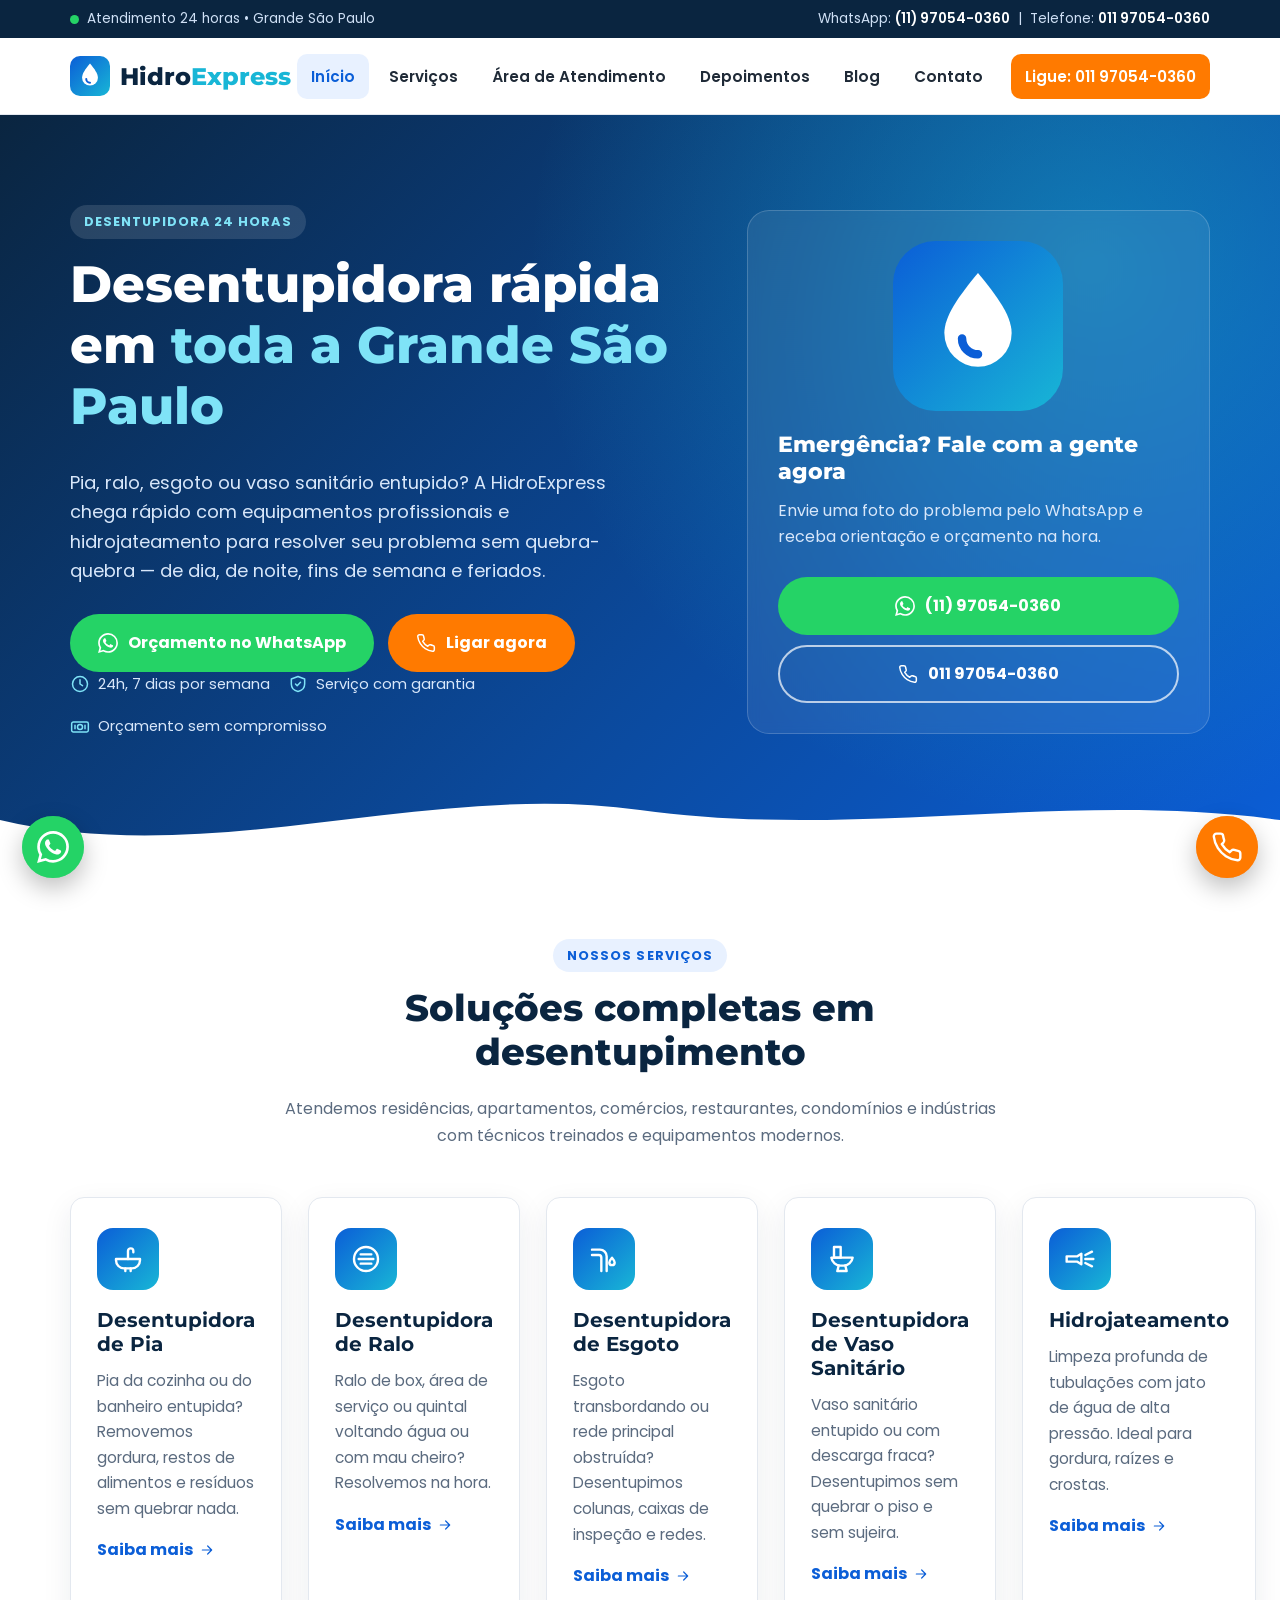
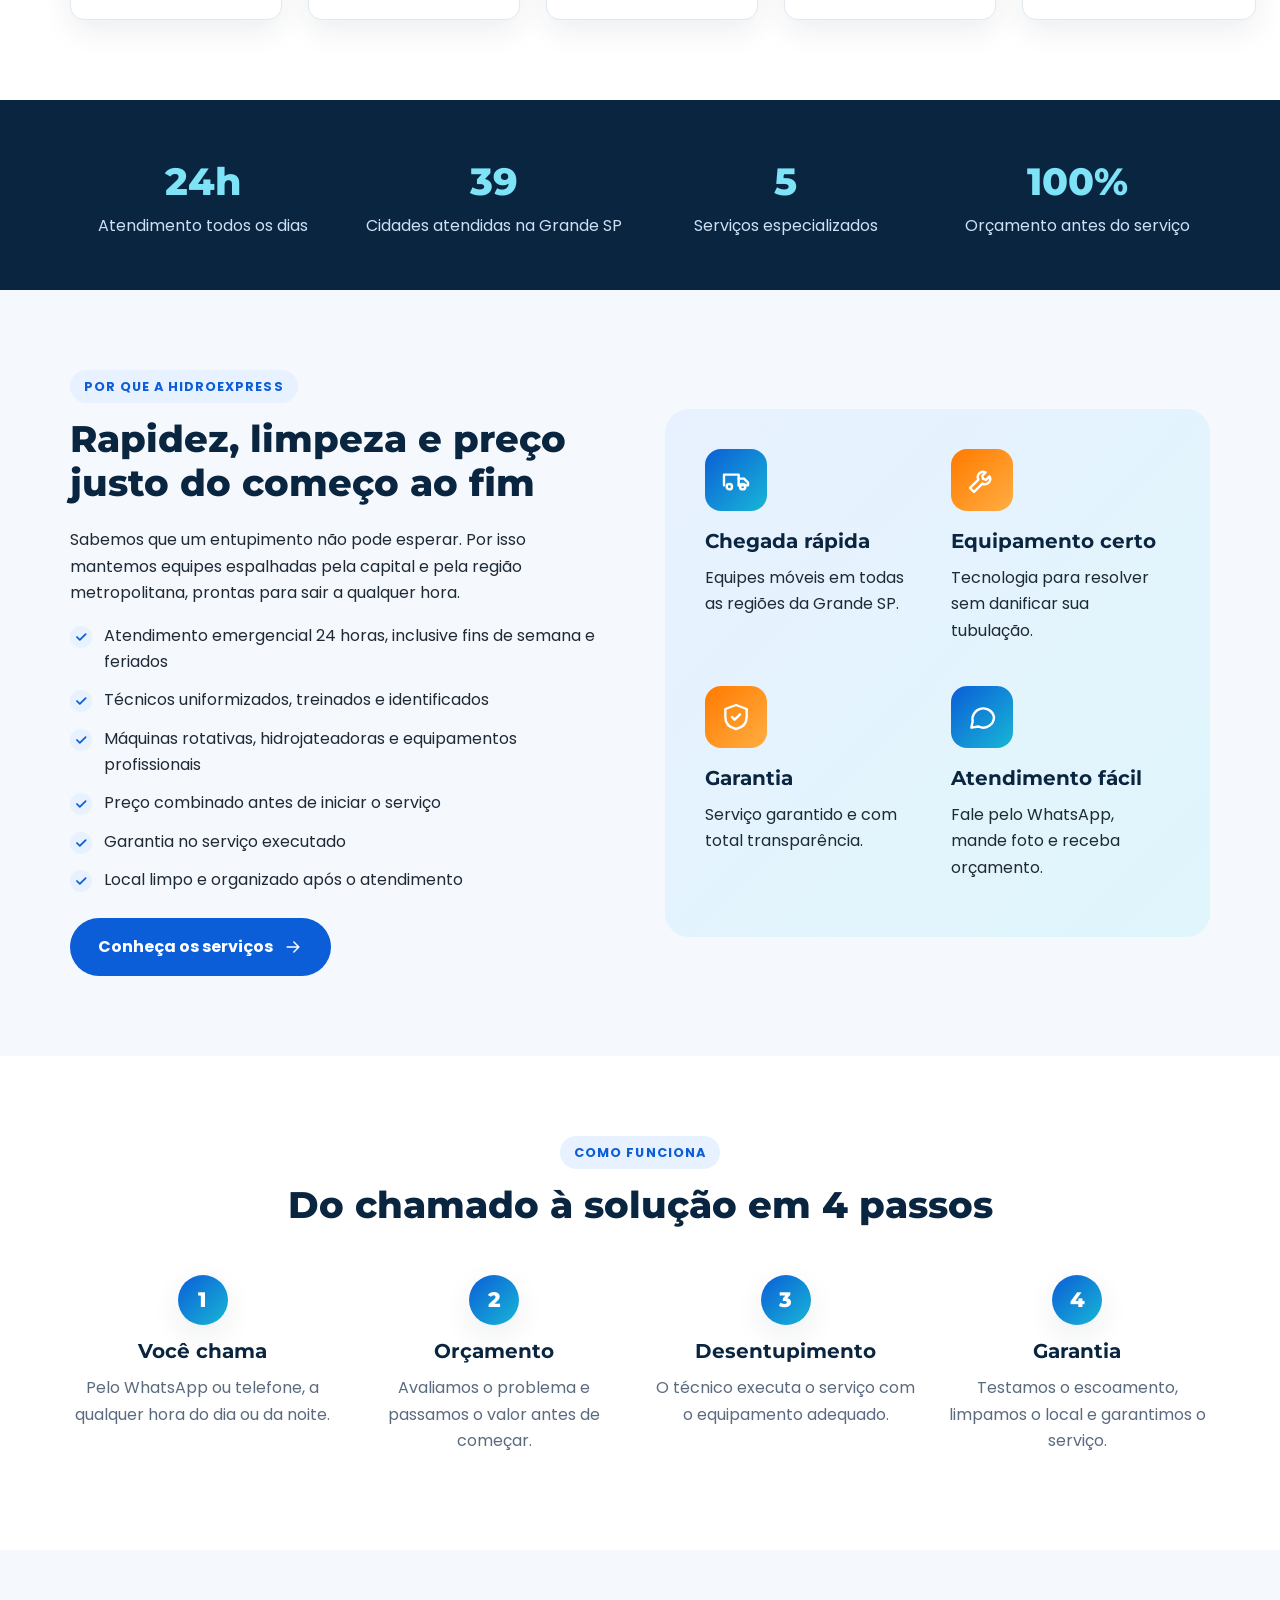
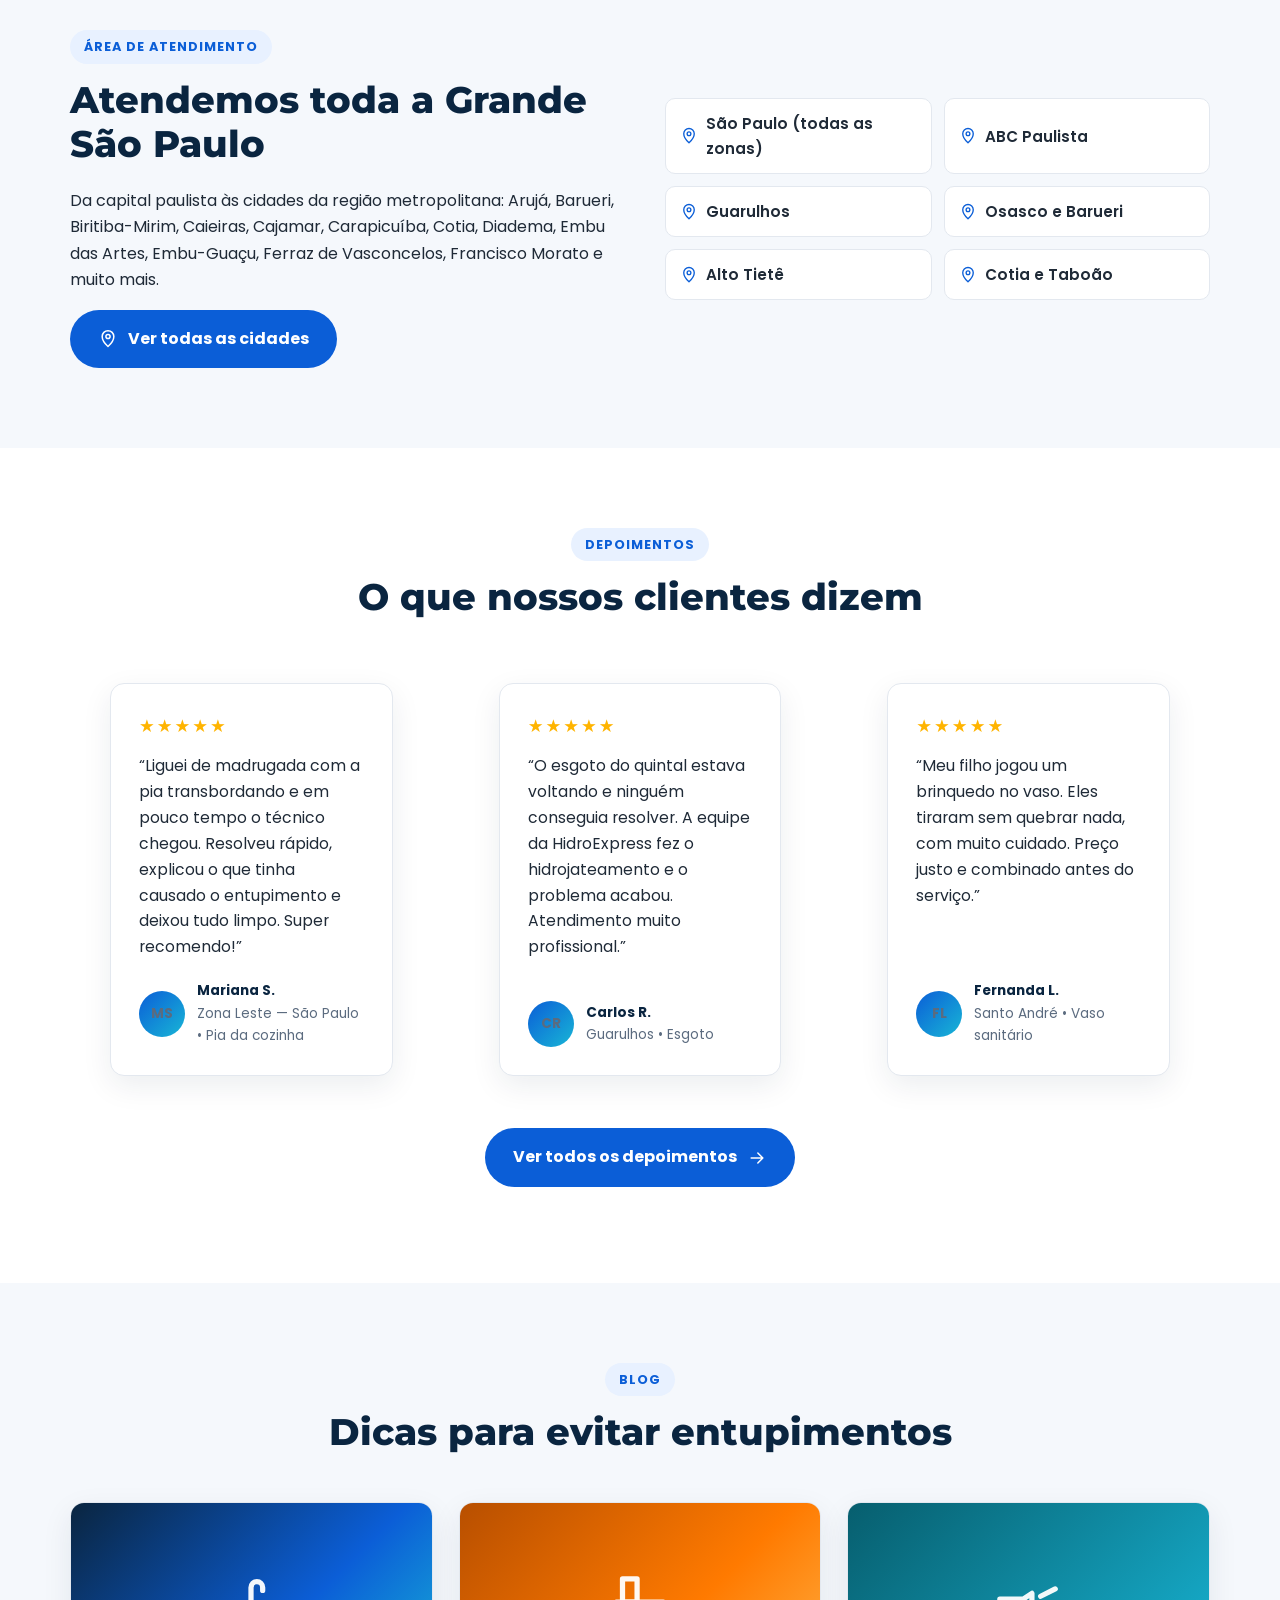
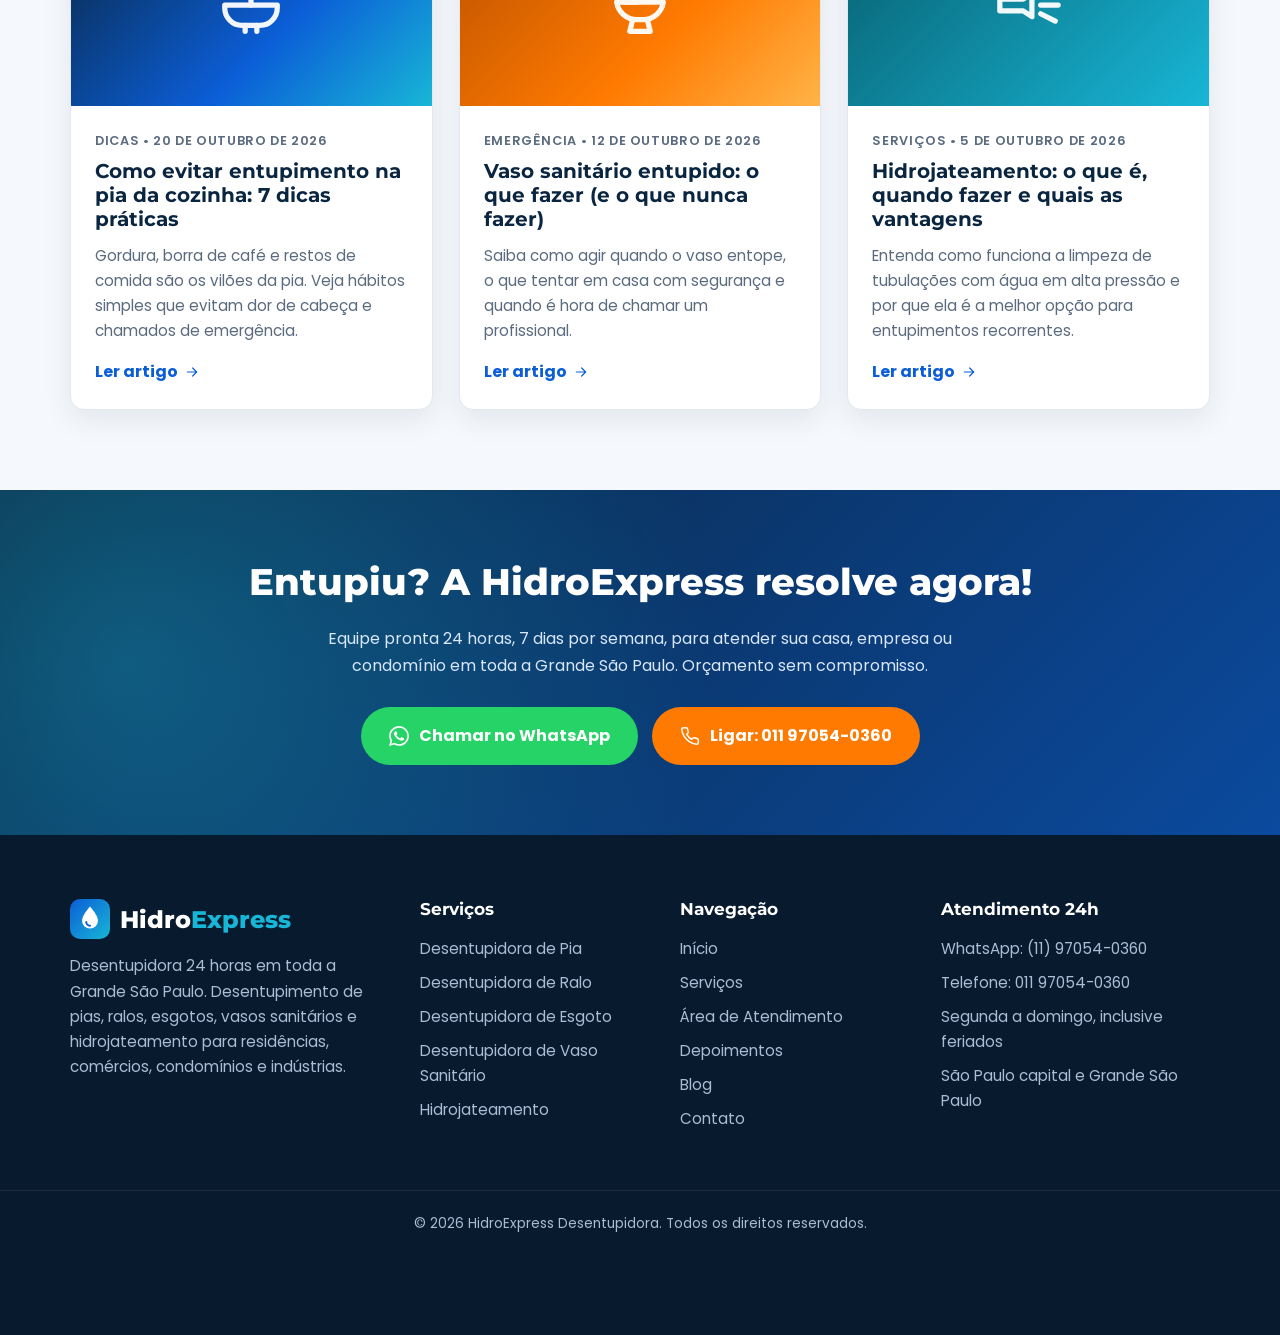
==== index.html @ a258be4d "Cria site da HidroExpress Desentupidora Site estático com páginas de início, serviços, área de atend" ====
<!DOCTYPE html>
<html lang="pt-BR" class="no-js">
<head>
  <meta charset="UTF-8">
  <meta name="viewport" content="width=device-width, initial-scale=1">
  <title>HidroExpress | Desentupidora 24h na Grande São Paulo</title>
  <meta name="description" content="Desentupidora 24 horas em São Paulo e Grande SP. Desentupimento de pia, ralo, esgoto, vaso sanitário e hidrojateamento. Chame no WhatsApp (11) 97054-0360.">
  <meta name="theme-color" content="#0a2540">
  <meta property="og:type" content="website">
  <meta property="og:locale" content="pt_BR">
  <meta property="og:site_name" content="HidroExpress">
  <meta property="og:title" content="HidroExpress | Desentupidora 24h na Grande São Paulo">
  <meta property="og:description" content="Desentupidora 24 horas em São Paulo e Grande SP. Desentupimento de pia, ralo, esgoto, vaso sanitário e hidrojateamento. Chame no WhatsApp (11) 97054-0360.">
  <link rel="icon" href="assets/img/favicon.svg" type="image/svg+xml">
  <link rel="preconnect" href="https://fonts.googleapis.com">
  <link rel="preconnect" href="https://fonts.gstatic.com" crossorigin>
  <link href="https://fonts.googleapis.com/css2?family=Montserrat:wght@700;800&family=Poppins:wght@400;500;600;700&display=swap" rel="stylesheet">
  <link rel="stylesheet" href="assets/css/style.css">
  <script type="application/ld+json">
  {
    "@context": "https://schema.org",
    "@type": "Plumber",
    "name": "HidroExpress Desentupidora",
    "description": "Desentupidora 24 horas na Grande São Paulo: pia, ralo, esgoto, vaso sanitário e hidrojateamento.",
    "telephone": "+55-11-97054-0360",
    "areaServed": {"@type": "AdministrativeArea", "name": "Região Metropolitana de São Paulo"},
    "address": {"@type": "PostalAddress", "addressLocality": "São Paulo", "addressRegion": "SP", "addressCountry": "BR"},
    "openingHoursSpecification": {
      "@type": "OpeningHoursSpecification",
      "dayOfWeek": ["Monday","Tuesday","Wednesday","Thursday","Friday","Saturday","Sunday"],
      "opens": "00:00",
      "closes": "23:59"
    }
  }
  </script>
</head>
<body>
<a class="skip-link" href="#conteudo">Pular para o conteúdo</a>

<div class="topo-info">
  <div class="container">
    <span class="topo-info__24h"><span class="pulso"></span> Atendimento 24 horas • Grande São Paulo</span>
    <span class="topo-info__contato">WhatsApp: <a href="https://wa.me/5511970540360?text=Ol%C3%A1%2C%20HidroExpress%21%20Vim%20pelo%20site%20e%20preciso%20de%20um%20or%C3%A7amento." target="_blank" rel="noopener">(11) 97054-0360</a> &nbsp;|&nbsp; Telefone: <a href="tel:+5511970540360">011 97054-0360</a></span>
  </div>
</div>

<header class="cabecalho">
  <div class="container">
    <a class="logo" href="index.html" aria-label="HidroExpress — página inicial"><svg viewBox="0 0 48 48" aria-hidden="true"><defs><linearGradient id="lg" x1="0" y1="0" x2="1" y2="1"><stop offset="0" stop-color="#0b5ed7"/><stop offset="1" stop-color="#18b6d6"/></linearGradient></defs><rect width="48" height="48" rx="12" fill="url(#lg)"/><path d="M24 9c5.5 6.6 9.5 12.2 9.5 17a9.5 9.5 0 0 1-19 0C14.5 21.2 18.5 15.6 24 9z" fill="#fff"/><path d="M19.5 27.5a4.5 4.5 0 0 0 4.5 4.5" stroke="#0b5ed7" stroke-width="2.4" fill="none" stroke-linecap="round"/></svg><span class="logo__nome">Hidro<span>Express</span></span></a>
    <button class="menu-toggle" type="button" aria-controls="menu" aria-expanded="false" aria-label="Abrir menu"><svg viewBox="0 0 24 24" fill="none" stroke="currentColor" stroke-width="1.8" stroke-linecap="round" stroke-linejoin="round" aria-hidden="true"><path d="M4 7h16M4 12h16M4 17h16"/></svg></button>
    <nav class="menu" id="menu" aria-label="Menu principal">
      <ul>
        <li><a href="index.html" aria-current="page">Início</a></li>
        <li><a href="servicos.html">Serviços</a></li>
        <li><a href="area-de-atendimento.html">Área de Atendimento</a></li>
        <li><a href="depoimentos.html">Depoimentos</a></li>
        <li><a href="blog.html">Blog</a></li>
        <li><a href="contato.html">Contato</a></li>
        <li><a class="menu__cta" href="tel:+5511970540360">Ligue: 011 97054-0360</a></li>
      </ul>
    </nav>
  </div>
</header>

<main id="conteudo">

<section class="hero">
  <div class="container">
    <div>
      <span class="etiqueta" style="background:rgba(255,255,255,.12);color:#7fe3f7">Desentupidora 24 horas</span>
      <h1>Desentupidora rápida em <em>toda a Grande São Paulo</em></h1>
      <p class="hero__texto">Pia, ralo, esgoto ou vaso sanitário entupido? A HidroExpress chega rápido com equipamentos profissionais e hidrojateamento para resolver seu problema sem quebra-quebra — de dia, de noite, fins de semana e feriados.</p>
      <div class="botoes">
        <a class="btn btn--whats" href="https://wa.me/5511970540360?text=Ol%C3%A1%2C%20HidroExpress%21%20Vim%20pelo%20site%20e%20preciso%20de%20um%20or%C3%A7amento." target="_blank" rel="noopener"><svg viewBox="0 0 24 24" fill="currentColor" aria-hidden="true"><path d="M17.472 14.382c-.297-.149-1.758-.867-2.03-.967-.273-.099-.471-.148-.67.15-.197.297-.767.966-.94 1.164-.173.199-.347.223-.644.075-.297-.15-1.255-.463-2.39-1.475-.883-.788-1.48-1.761-1.653-2.059-.173-.297-.018-.458.13-.606.134-.133.298-.347.446-.52.149-.174.198-.298.298-.497.099-.198.05-.371-.025-.52-.075-.149-.669-1.612-.916-2.207-.242-.579-.487-.5-.669-.51-.173-.008-.371-.01-.57-.01-.198 0-.52.074-.792.372-.272.297-1.04 1.016-1.04 2.479 0 1.462 1.065 2.875 1.213 3.074.149.198 2.096 3.2 5.077 4.487.709.306 1.262.489 1.694.625.712.227 1.36.195 1.871.118.571-.085 1.758-.719 2.006-1.413.248-.694.248-1.289.173-1.413-.074-.124-.272-.198-.57-.347m-5.421 7.403h-.004a9.87 9.87 0 01-5.031-1.378l-.361-.214-3.741.982.998-3.648-.235-.374a9.86 9.86 0 01-1.51-5.26c.001-5.45 4.436-9.884 9.888-9.884 2.64 0 5.122 1.03 6.988 2.898a9.825 9.825 0 012.893 6.994c-.003 5.45-4.437 9.884-9.885 9.884m8.413-18.297A11.815 11.815 0 0012.05 0C5.495 0 .16 5.335.157 11.892c0 2.096.547 4.142 1.588 5.945L.057 24l6.305-1.654a11.882 11.882 0 005.683 1.448h.005c6.554 0 11.89-5.335 11.893-11.893a11.821 11.821 0 00-3.48-8.413z"/></svg> Orçamento no WhatsApp</a>
        <a class="btn btn--ligar" href="tel:+5511970540360"><svg viewBox="0 0 24 24" fill="none" stroke="currentColor" stroke-width="1.8" stroke-linecap="round" stroke-linejoin="round" aria-hidden="true"><path d="M22 16.92v3a2 2 0 0 1-2.18 2 19.79 19.79 0 0 1-8.63-3.07 19.5 19.5 0 0 1-6-6 19.79 19.79 0 0 1-3.07-8.67A2 2 0 0 1 4.11 2h3a2 2 0 0 1 2 1.72c.127.96.361 1.903.7 2.81a2 2 0 0 1-.45 2.11L8.09 9.91a16 16 0 0 0 6 6l1.27-1.27a2 2 0 0 1 2.11-.45c.907.339 1.85.573 2.81.7A2 2 0 0 1 22 16.92z"/></svg> Ligar agora</a>
      </div>
      <ul class="hero__selos lista-limpa">
        <li><svg viewBox="0 0 24 24" fill="none" stroke="currentColor" stroke-width="1.8" stroke-linecap="round" stroke-linejoin="round" aria-hidden="true"><circle cx="12" cy="12" r="9"/><path d="M12 7v5l3 2"/></svg> 24h, 7 dias por semana</li>
        <li><svg viewBox="0 0 24 24" fill="none" stroke="currentColor" stroke-width="1.8" stroke-linecap="round" stroke-linejoin="round" aria-hidden="true"><path d="M12 3l8 3v6c0 5-3.5 8-8 9-4.5-1-8-4-8-9V6z"/><path d="M9 12l2 2 4-4"/></svg> Serviço com garantia</li>
        <li><svg viewBox="0 0 24 24" fill="none" stroke="currentColor" stroke-width="1.8" stroke-linecap="round" stroke-linejoin="round" aria-hidden="true"><rect x="2" y="6" width="20" height="12" rx="2"/><circle cx="12" cy="12" r="3"/><path d="M6 10v4M18 10v4"/></svg> Orçamento sem compromisso</li>
      </ul>
    </div>
    <div class="hero__card">
      <div class="hero__ilustracao"><svg viewBox="0 0 48 48" aria-hidden="true"><defs><linearGradient id="lg" x1="0" y1="0" x2="1" y2="1"><stop offset="0" stop-color="#0b5ed7"/><stop offset="1" stop-color="#18b6d6"/></linearGradient></defs><rect width="48" height="48" rx="12" fill="url(#lg)"/><path d="M24 9c5.5 6.6 9.5 12.2 9.5 17a9.5 9.5 0 0 1-19 0C14.5 21.2 18.5 15.6 24 9z" fill="#fff"/><path d="M19.5 27.5a4.5 4.5 0 0 0 4.5 4.5" stroke="#0b5ed7" stroke-width="2.4" fill="none" stroke-linecap="round"/></svg></div>
      <h2>Emergência? Fale com a gente agora</h2>
      <p>Envie uma foto do problema pelo WhatsApp e receba orientação e orçamento na hora.</p>
      <a class="btn btn--whats" href="https://wa.me/5511970540360?text=Ol%C3%A1%2C%20HidroExpress%21%20Vim%20pelo%20site%20e%20preciso%20de%20um%20or%C3%A7amento." target="_blank" rel="noopener"><svg viewBox="0 0 24 24" fill="currentColor" aria-hidden="true"><path d="M17.472 14.382c-.297-.149-1.758-.867-2.03-.967-.273-.099-.471-.148-.67.15-.197.297-.767.966-.94 1.164-.173.199-.347.223-.644.075-.297-.15-1.255-.463-2.39-1.475-.883-.788-1.48-1.761-1.653-2.059-.173-.297-.018-.458.13-.606.134-.133.298-.347.446-.52.149-.174.198-.298.298-.497.099-.198.05-.371-.025-.52-.075-.149-.669-1.612-.916-2.207-.242-.579-.487-.5-.669-.51-.173-.008-.371-.01-.57-.01-.198 0-.52.074-.792.372-.272.297-1.04 1.016-1.04 2.479 0 1.462 1.065 2.875 1.213 3.074.149.198 2.096 3.2 5.077 4.487.709.306 1.262.489 1.694.625.712.227 1.36.195 1.871.118.571-.085 1.758-.719 2.006-1.413.248-.694.248-1.289.173-1.413-.074-.124-.272-.198-.57-.347m-5.421 7.403h-.004a9.87 9.87 0 01-5.031-1.378l-.361-.214-3.741.982.998-3.648-.235-.374a9.86 9.86 0 01-1.51-5.26c.001-5.45 4.436-9.884 9.888-9.884 2.64 0 5.122 1.03 6.988 2.898a9.825 9.825 0 012.893 6.994c-.003 5.45-4.437 9.884-9.885 9.884m8.413-18.297A11.815 11.815 0 0012.05 0C5.495 0 .16 5.335.157 11.892c0 2.096.547 4.142 1.588 5.945L.057 24l6.305-1.654a11.882 11.882 0 005.683 1.448h.005c6.554 0 11.89-5.335 11.893-11.893a11.821 11.821 0 00-3.48-8.413z"/></svg> (11) 97054-0360</a>
      <a class="btn btn--contorno" href="tel:+5511970540360"><svg viewBox="0 0 24 24" fill="none" stroke="currentColor" stroke-width="1.8" stroke-linecap="round" stroke-linejoin="round" aria-hidden="true"><path d="M22 16.92v3a2 2 0 0 1-2.18 2 19.79 19.79 0 0 1-8.63-3.07 19.5 19.5 0 0 1-6-6 19.79 19.79 0 0 1-3.07-8.67A2 2 0 0 1 4.11 2h3a2 2 0 0 1 2 1.72c.127.96.361 1.903.7 2.81a2 2 0 0 1-.45 2.11L8.09 9.91a16 16 0 0 0 6 6l1.27-1.27a2 2 0 0 1 2.11-.45c.907.339 1.85.573 2.81.7A2 2 0 0 1 22 16.92z"/></svg> 011 97054-0360</a>
    </div>
  </div>
</section>

<section class="secao" id="servicos">
  <div class="container">
    <div class="secao__topo">
      <span class="etiqueta">Nossos serviços</span>
      <h2>Soluções completas em desentupimento</h2>
      <p>Atendemos residências, apartamentos, comércios, restaurantes, condomínios e indústrias com técnicos treinados e equipamentos modernos.</p>
    </div>
    <div class="grid grid--5">
      <article class="card revelar">
        <div class="icone"><svg viewBox="0 0 24 24" fill="none" stroke="currentColor" stroke-width="1.8" stroke-linecap="round" stroke-linejoin="round" aria-hidden="true"><path d="M3 12h18v1a6 6 0 0 1-6 6H9a6 6 0 0 1-6-6v-1z"/><path d="M12 12V6a2 2 0 0 1 4 0v1"/><path d="M10 19v2M14 19v2"/></svg></div>
        <h3>Desentupidora de Pia</h3>
        <p>Pia da cozinha ou do banheiro entupida? Removemos gordura, restos de alimentos e resíduos sem quebrar nada.</p>
        <a class="card__link" href="servicos.html#pia">Saiba mais <svg width="16" height="16" viewBox="0 0 24 24" fill="none" stroke="currentColor" stroke-width="1.8" stroke-linecap="round" stroke-linejoin="round" aria-hidden="true"><path d="M5 12h14M13 6l6 6-6 6"/></svg></a>
      </article>
      <article class="card revelar">
        <div class="icone"><svg viewBox="0 0 24 24" fill="none" stroke="currentColor" stroke-width="1.8" stroke-linecap="round" stroke-linejoin="round" aria-hidden="true"><circle cx="12" cy="12" r="9"/><path d="M8 8.5h8M6.5 12h11M8 15.5h8"/></svg></div>
        <h3>Desentupidora de Ralo</h3>
        <p>Ralo de box, área de serviço ou quintal voltando água ou com mau cheiro? Resolvemos na hora.</p>
        <a class="card__link" href="servicos.html#ralo">Saiba mais <svg width="16" height="16" viewBox="0 0 24 24" fill="none" stroke="currentColor" stroke-width="1.8" stroke-linecap="round" stroke-linejoin="round" aria-hidden="true"><path d="M5 12h14M13 6l6 6-6 6"/></svg></a>
      </article>
      <article class="card revelar">
        <div class="icone"><svg viewBox="0 0 24 24" fill="none" stroke="currentColor" stroke-width="1.8" stroke-linecap="round" stroke-linejoin="round" aria-hidden="true"><path d="M3 5h6a5 5 0 0 1 5 5v11"/><path d="M3 9h5a2 2 0 0 1 2 2v10"/><path d="M18 11c1.2 1.4 2 2.6 2 3.6a2 2 0 0 1-4 0c0-1 .8-2.2 2-3.6z"/></svg></div>
        <h3>Desentupidora de Esgoto</h3>
        <p>Esgoto transbordando ou rede principal obstruída? Desentupimos colunas, caixas de inspeção e redes.</p>
        <a class="card__link" href="servicos.html#esgoto">Saiba mais <svg width="16" height="16" viewBox="0 0 24 24" fill="none" stroke="currentColor" stroke-width="1.8" stroke-linecap="round" stroke-linejoin="round" aria-hidden="true"><path d="M5 12h14M13 6l6 6-6 6"/></svg></a>
      </article>
      <article class="card revelar">
        <div class="icone"><svg viewBox="0 0 24 24" fill="none" stroke="currentColor" stroke-width="1.8" stroke-linecap="round" stroke-linejoin="round" aria-hidden="true"><path d="M6 3h5v8H6z"/><path d="M4 11h16a7 7 0 0 1-7 6h-2a7 7 0 0 1-7-6z"/><path d="M9.5 17l-1 4h7l-1-4"/></svg></div>
        <h3>Desentupidora de Vaso Sanitário</h3>
        <p>Vaso sanitário entupido ou com descarga fraca? Desentupimos sem quebrar o piso e sem sujeira.</p>
        <a class="card__link" href="servicos.html#vaso">Saiba mais <svg width="16" height="16" viewBox="0 0 24 24" fill="none" stroke="currentColor" stroke-width="1.8" stroke-linecap="round" stroke-linejoin="round" aria-hidden="true"><path d="M5 12h14M13 6l6 6-6 6"/></svg></a>
      </article>
      <article class="card revelar">
        <div class="icone"><svg viewBox="0 0 24 24" fill="none" stroke="currentColor" stroke-width="1.8" stroke-linecap="round" stroke-linejoin="round" aria-hidden="true"><path d="M2 10h8l3-2v8l-3-2H2z"/><path d="M16 9l5-2.5M16 12h6M16 15l5 2.5"/></svg></div>
        <h3>Hidrojateamento</h3>
        <p>Limpeza profunda de tubulações com jato de água de alta pressão. Ideal para gordura, raízes e crostas.</p>
        <a class="card__link" href="servicos.html#hidrojateamento">Saiba mais <svg width="16" height="16" viewBox="0 0 24 24" fill="none" stroke="currentColor" stroke-width="1.8" stroke-linecap="round" stroke-linejoin="round" aria-hidden="true"><path d="M5 12h14M13 6l6 6-6 6"/></svg></a>
      </article>
    </div>
  </div>
</section>

<section class="numeros">
  <div class="container">
    <div class="grid grid--4">
      <div><strong>24h</strong><span>Atendimento todos os dias</span></div>
      <div><strong>39</strong><span>Cidades atendidas na Grande SP</span></div>
      <div><strong>5</strong><span>Serviços especializados</span></div>
      <div><strong>100%</strong><span>Orçamento antes do serviço</span></div>
    </div>
  </div>
</section>

<section class="secao secao--alt">
  <div class="container duas-colunas">
    <div class="revelar">
      <span class="etiqueta">Por que a HidroExpress</span>
      <h2>Rapidez, limpeza e preço justo do começo ao fim</h2>
      <p>Sabemos que um entupimento não pode esperar. Por isso mantemos equipes espalhadas pela capital e pela região metropolitana, prontas para sair a qualquer hora.</p>
      <ul class="checklist">
        <li>Atendimento emergencial 24 horas, inclusive fins de semana e feriados</li>
        <li>Técnicos uniformizados, treinados e identificados</li>
        <li>Máquinas rotativas, hidrojateadoras e equipamentos profissionais</li>
        <li>Preço combinado antes de iniciar o serviço</li>
        <li>Garantia no serviço executado</li>
        <li>Local limpo e organizado após o atendimento</li>
      </ul>
      <a class="btn btn--azul" href="servicos.html">Conheça os serviços <svg viewBox="0 0 24 24" fill="none" stroke="currentColor" stroke-width="1.8" stroke-linecap="round" stroke-linejoin="round" aria-hidden="true"><path d="M5 12h14M13 6l6 6-6 6"/></svg></a>
    </div>
    <div class="painel revelar">
      <div class="grid grid--2">
        <div><div class="icone"><svg viewBox="0 0 24 24" fill="none" stroke="currentColor" stroke-width="1.8" stroke-linecap="round" stroke-linejoin="round" aria-hidden="true"><path d="M3 16V8h11v8"/><path d="M14 11h4l3 3v2h-7"/><circle cx="7" cy="17" r="2"/><circle cx="17" cy="17" r="2"/></svg></div><h3>Chegada rápida</h3><p>Equipes móveis em todas as regiões da Grande SP.</p></div>
        <div><div class="icone icone--laranja"><svg viewBox="0 0 24 24" fill="none" stroke="currentColor" stroke-width="1.8" stroke-linecap="round" stroke-linejoin="round" aria-hidden="true"><path d="M14.7 6.3a4 4 0 0 0-5.4 5.4L3 18l3 3 6.3-6.3a4 4 0 0 0 5.4-5.4l-2.5 2.5-2.4-.6-.6-2.4z"/></svg></div><h3>Equipamento certo</h3><p>Tecnologia para resolver sem danificar sua tubulação.</p></div>
        <div><div class="icone icone--laranja"><svg viewBox="0 0 24 24" fill="none" stroke="currentColor" stroke-width="1.8" stroke-linecap="round" stroke-linejoin="round" aria-hidden="true"><path d="M12 3l8 3v6c0 5-3.5 8-8 9-4.5-1-8-4-8-9V6z"/><path d="M9 12l2 2 4-4"/></svg></div><h3>Garantia</h3><p>Serviço garantido e com total transparência.</p></div>
        <div><div class="icone"><svg viewBox="0 0 24 24" fill="none" stroke="currentColor" stroke-width="1.8" stroke-linecap="round" stroke-linejoin="round" aria-hidden="true"><path d="M21 12a8 8 0 0 1-11.6 7.1L4 20l1-4.6A8 8 0 1 1 21 12z"/></svg></div><h3>Atendimento fácil</h3><p>Fale pelo WhatsApp, mande foto e receba orçamento.</p></div>
      </div>
    </div>
  </div>
</section>

<section class="secao">
  <div class="container">
    <div class="secao__topo">
      <span class="etiqueta">Como funciona</span>
      <h2>Do chamado à solução em 4 passos</h2>
    </div>
    <div class="grid grid--4 passos">
      <div class="passo revelar"><h3>Você chama</h3><p>Pelo WhatsApp ou telefone, a qualquer hora do dia ou da noite.</p></div>
      <div class="passo revelar"><h3>Orçamento</h3><p>Avaliamos o problema e passamos o valor antes de começar.</p></div>
      <div class="passo revelar"><h3>Desentupimento</h3><p>O técnico executa o serviço com o equipamento adequado.</p></div>
      <div class="passo revelar"><h3>Garantia</h3><p>Testamos o escoamento, limpamos o local e garantimos o serviço.</p></div>
    </div>
  </div>
</section>

<section class="secao secao--alt">
  <div class="container duas-colunas">
    <div class="revelar">
      <span class="etiqueta">Área de atendimento</span>
      <h2>Atendemos toda a Grande São Paulo</h2>
      <p>Da capital paulista às cidades da região metropolitana: Arujá, Barueri, Biritiba-Mirim, Caieiras, Cajamar, Carapicuíba, Cotia, Diadema, Embu das Artes, Embu-Guaçu, Ferraz de Vasconcelos, Francisco Morato e muito mais.</p>
      <a class="btn btn--azul" href="area-de-atendimento.html"><svg viewBox="0 0 24 24" fill="none" stroke="currentColor" stroke-width="1.8" stroke-linecap="round" stroke-linejoin="round" aria-hidden="true"><path d="M12 21s-7-6.2-7-12a7 7 0 0 1 14 0c0 5.8-7 12-7 12z"/><circle cx="12" cy="9" r="2.5"/></svg> Ver todas as cidades</a>
    </div>
    <div class="revelar">
      <ul class="cidades" style="grid-template-columns:repeat(2,1fr)">
        <li><svg viewBox="0 0 24 24" fill="none" stroke="currentColor" stroke-width="1.8" stroke-linecap="round" stroke-linejoin="round" aria-hidden="true"><path d="M12 21s-7-6.2-7-12a7 7 0 0 1 14 0c0 5.8-7 12-7 12z"/><circle cx="12" cy="9" r="2.5"/></svg> São Paulo (todas as zonas)</li>
        <li><svg viewBox="0 0 24 24" fill="none" stroke="currentColor" stroke-width="1.8" stroke-linecap="round" stroke-linejoin="round" aria-hidden="true"><path d="M12 21s-7-6.2-7-12a7 7 0 0 1 14 0c0 5.8-7 12-7 12z"/><circle cx="12" cy="9" r="2.5"/></svg> ABC Paulista</li>
        <li><svg viewBox="0 0 24 24" fill="none" stroke="currentColor" stroke-width="1.8" stroke-linecap="round" stroke-linejoin="round" aria-hidden="true"><path d="M12 21s-7-6.2-7-12a7 7 0 0 1 14 0c0 5.8-7 12-7 12z"/><circle cx="12" cy="9" r="2.5"/></svg> Guarulhos</li>
        <li><svg viewBox="0 0 24 24" fill="none" stroke="currentColor" stroke-width="1.8" stroke-linecap="round" stroke-linejoin="round" aria-hidden="true"><path d="M12 21s-7-6.2-7-12a7 7 0 0 1 14 0c0 5.8-7 12-7 12z"/><circle cx="12" cy="9" r="2.5"/></svg> Osasco e Barueri</li>
        <li><svg viewBox="0 0 24 24" fill="none" stroke="currentColor" stroke-width="1.8" stroke-linecap="round" stroke-linejoin="round" aria-hidden="true"><path d="M12 21s-7-6.2-7-12a7 7 0 0 1 14 0c0 5.8-7 12-7 12z"/><circle cx="12" cy="9" r="2.5"/></svg> Alto Tietê</li>
        <li><svg viewBox="0 0 24 24" fill="none" stroke="currentColor" stroke-width="1.8" stroke-linecap="round" stroke-linejoin="round" aria-hidden="true"><path d="M12 21s-7-6.2-7-12a7 7 0 0 1 14 0c0 5.8-7 12-7 12z"/><circle cx="12" cy="9" r="2.5"/></svg> Cotia e Taboão</li>
      </ul>
    </div>
  </div>
</section>

<section class="secao">
  <div class="container">
    <div class="secao__topo">
      <span class="etiqueta">Depoimentos</span>
      <h2>O que nossos clientes dizem</h2>
    </div>
    <div class="grid grid--3">
      <figure class="depoimento revelar">
        <div class="estrelas" aria-label="5 de 5 estrelas">★★★★★</div>
        <blockquote>“Liguei de madrugada com a pia transbordando e em pouco tempo o técnico chegou. Resolveu rápido, explicou o que tinha causado o entupimento e deixou tudo limpo. Super recomendo!”</blockquote>
        <figcaption class="autor">
          <span class="avatar" aria-hidden="true">MS</span>
          <span><strong>Mariana S.</strong><span>Zona Leste — São Paulo • Pia da cozinha</span></span>
        </figcaption>
      </figure>
      <figure class="depoimento revelar">
        <div class="estrelas" aria-label="5 de 5 estrelas">★★★★★</div>
        <blockquote>“O esgoto do quintal estava voltando e ninguém conseguia resolver. A equipe da HidroExpress fez o hidrojateamento e o problema acabou. Atendimento muito profissional.”</blockquote>
        <figcaption class="autor">
          <span class="avatar" aria-hidden="true">CR</span>
          <span><strong>Carlos R.</strong><span>Guarulhos • Esgoto</span></span>
        </figcaption>
      </figure>
      <figure class="depoimento revelar">
        <div class="estrelas" aria-label="5 de 5 estrelas">★★★★★</div>
        <blockquote>“Meu filho jogou um brinquedo no vaso. Eles tiraram sem quebrar nada, com muito cuidado. Preço justo e combinado antes do serviço.”</blockquote>
        <figcaption class="autor">
          <span class="avatar" aria-hidden="true">FL</span>
          <span><strong>Fernanda L.</strong><span>Santo André • Vaso sanitário</span></span>
        </figcaption>
      </figure>
    </div>
    <p style="text-align:center;margin-top:36px"><a class="btn btn--azul" href="depoimentos.html">Ver todos os depoimentos <svg viewBox="0 0 24 24" fill="none" stroke="currentColor" stroke-width="1.8" stroke-linecap="round" stroke-linejoin="round" aria-hidden="true"><path d="M5 12h14M13 6l6 6-6 6"/></svg></a></p>
  </div>
</section>

<section class="secao secao--alt">
  <div class="container">
    <div class="secao__topo">
      <span class="etiqueta">Blog</span>
      <h2>Dicas para evitar entupimentos</h2>
    </div>
    <div class="grid grid--3">
      <article class="post-card revelar">
        <a class="post-card__capa " href="blog/como-evitar-entupimento-na-pia-da-cozinha.html" aria-hidden="true" tabindex="-1"><svg viewBox="0 0 24 24" fill="none" stroke="currentColor" stroke-width="1.8" stroke-linecap="round" stroke-linejoin="round" aria-hidden="true"><path d="M3 12h18v1a6 6 0 0 1-6 6H9a6 6 0 0 1-6-6v-1z"/><path d="M12 12V6a2 2 0 0 1 4 0v1"/><path d="M10 19v2M14 19v2"/></svg></a>
        <div class="post-card__corpo">
          <div class="post-meta">Dicas • <time datetime="2026-10-20">20 de outubro de 2026</time></div>
          <h3><a href="blog/como-evitar-entupimento-na-pia-da-cozinha.html">Como evitar entupimento na pia da cozinha: 7 dicas práticas</a></h3>
          <p>Gordura, borra de café e restos de comida são os vilões da pia. Veja hábitos simples que evitam dor de cabeça e chamados de emergência.</p>
          <a class="card__link" href="blog/como-evitar-entupimento-na-pia-da-cozinha.html">Ler artigo <svg width="16" height="16" viewBox="0 0 24 24" fill="none" stroke="currentColor" stroke-width="1.8" stroke-linecap="round" stroke-linejoin="round" aria-hidden="true"><path d="M5 12h14M13 6l6 6-6 6"/></svg></a>
        </div>
      </article>
      <article class="post-card revelar">
        <a class="post-card__capa post-card__capa--laranja" href="blog/vaso-sanitario-entupido-o-que-fazer.html" aria-hidden="true" tabindex="-1"><svg viewBox="0 0 24 24" fill="none" stroke="currentColor" stroke-width="1.8" stroke-linecap="round" stroke-linejoin="round" aria-hidden="true"><path d="M6 3h5v8H6z"/><path d="M4 11h16a7 7 0 0 1-7 6h-2a7 7 0 0 1-7-6z"/><path d="M9.5 17l-1 4h7l-1-4"/></svg></a>
        <div class="post-card__corpo">
          <div class="post-meta">Emergência • <time datetime="2026-10-12">12 de outubro de 2026</time></div>
          <h3><a href="blog/vaso-sanitario-entupido-o-que-fazer.html">Vaso sanitário entupido: o que fazer (e o que nunca fazer)</a></h3>
          <p>Saiba como agir quando o vaso entope, o que tentar em casa com segurança e quando é hora de chamar um profissional.</p>
          <a class="card__link" href="blog/vaso-sanitario-entupido-o-que-fazer.html">Ler artigo <svg width="16" height="16" viewBox="0 0 24 24" fill="none" stroke="currentColor" stroke-width="1.8" stroke-linecap="round" stroke-linejoin="round" aria-hidden="true"><path d="M5 12h14M13 6l6 6-6 6"/></svg></a>
        </div>
      </article>
      <article class="post-card revelar">
        <a class="post-card__capa post-card__capa--agua" href="blog/hidrojateamento-o-que-e-e-quando-fazer.html" aria-hidden="true" tabindex="-1"><svg viewBox="0 0 24 24" fill="none" stroke="currentColor" stroke-width="1.8" stroke-linecap="round" stroke-linejoin="round" aria-hidden="true"><path d="M2 10h8l3-2v8l-3-2H2z"/><path d="M16 9l5-2.5M16 12h6M16 15l5 2.5"/></svg></a>
        <div class="post-card__corpo">
          <div class="post-meta">Serviços • <time datetime="2026-10-05">5 de outubro de 2026</time></div>
          <h3><a href="blog/hidrojateamento-o-que-e-e-quando-fazer.html">Hidrojateamento: o que é, quando fazer e quais as vantagens</a></h3>
          <p>Entenda como funciona a limpeza de tubulações com água em alta pressão e por que ela é a melhor opção para entupimentos recorrentes.</p>
          <a class="card__link" href="blog/hidrojateamento-o-que-e-e-quando-fazer.html">Ler artigo <svg width="16" height="16" viewBox="0 0 24 24" fill="none" stroke="currentColor" stroke-width="1.8" stroke-linecap="round" stroke-linejoin="round" aria-hidden="true"><path d="M5 12h14M13 6l6 6-6 6"/></svg></a>
        </div>
      </article>
    </div>
  </div>
</section>

<section class="cta">
  <div class="container">
    <h2>Entupiu? A HidroExpress resolve agora!</h2>
    <p>Equipe pronta 24 horas, 7 dias por semana, para atender sua casa, empresa ou condomínio em toda a Grande São Paulo. Orçamento sem compromisso.</p>
    <div class="botoes">
      <a class="btn btn--whats" href="https://wa.me/5511970540360?text=Ol%C3%A1%2C%20HidroExpress%21%20Vim%20pelo%20site%20e%20preciso%20de%20um%20or%C3%A7amento." target="_blank" rel="noopener"><svg viewBox="0 0 24 24" fill="currentColor" aria-hidden="true"><path d="M17.472 14.382c-.297-.149-1.758-.867-2.03-.967-.273-.099-.471-.148-.67.15-.197.297-.767.966-.94 1.164-.173.199-.347.223-.644.075-.297-.15-1.255-.463-2.39-1.475-.883-.788-1.48-1.761-1.653-2.059-.173-.297-.018-.458.13-.606.134-.133.298-.347.446-.52.149-.174.198-.298.298-.497.099-.198.05-.371-.025-.52-.075-.149-.669-1.612-.916-2.207-.242-.579-.487-.5-.669-.51-.173-.008-.371-.01-.57-.01-.198 0-.52.074-.792.372-.272.297-1.04 1.016-1.04 2.479 0 1.462 1.065 2.875 1.213 3.074.149.198 2.096 3.2 5.077 4.487.709.306 1.262.489 1.694.625.712.227 1.36.195 1.871.118.571-.085 1.758-.719 2.006-1.413.248-.694.248-1.289.173-1.413-.074-.124-.272-.198-.57-.347m-5.421 7.403h-.004a9.87 9.87 0 01-5.031-1.378l-.361-.214-3.741.982.998-3.648-.235-.374a9.86 9.86 0 01-1.51-5.26c.001-5.45 4.436-9.884 9.888-9.884 2.64 0 5.122 1.03 6.988 2.898a9.825 9.825 0 012.893 6.994c-.003 5.45-4.437 9.884-9.885 9.884m8.413-18.297A11.815 11.815 0 0012.05 0C5.495 0 .16 5.335.157 11.892c0 2.096.547 4.142 1.588 5.945L.057 24l6.305-1.654a11.882 11.882 0 005.683 1.448h.005c6.554 0 11.89-5.335 11.893-11.893a11.821 11.821 0 00-3.48-8.413z"/></svg> Chamar no WhatsApp</a>
      <a class="btn btn--ligar" href="tel:+5511970540360"><svg viewBox="0 0 24 24" fill="none" stroke="currentColor" stroke-width="1.8" stroke-linecap="round" stroke-linejoin="round" aria-hidden="true"><path d="M22 16.92v3a2 2 0 0 1-2.18 2 19.79 19.79 0 0 1-8.63-3.07 19.5 19.5 0 0 1-6-6 19.79 19.79 0 0 1-3.07-8.67A2 2 0 0 1 4.11 2h3a2 2 0 0 1 2 1.72c.127.96.361 1.903.7 2.81a2 2 0 0 1-.45 2.11L8.09 9.91a16 16 0 0 0 6 6l1.27-1.27a2 2 0 0 1 2.11-.45c.907.339 1.85.573 2.81.7A2 2 0 0 1 22 16.92z"/></svg> Ligar: 011 97054-0360</a>
    </div>
  </div>
</section>
</main>

<footer class="rodape">
  <div class="container">
    <div class="grid">
      <div>
        <a class="logo" href="index.html"><svg viewBox="0 0 48 48" aria-hidden="true"><defs><linearGradient id="lg" x1="0" y1="0" x2="1" y2="1"><stop offset="0" stop-color="#0b5ed7"/><stop offset="1" stop-color="#18b6d6"/></linearGradient></defs><rect width="48" height="48" rx="12" fill="url(#lg)"/><path d="M24 9c5.5 6.6 9.5 12.2 9.5 17a9.5 9.5 0 0 1-19 0C14.5 21.2 18.5 15.6 24 9z" fill="#fff"/><path d="M19.5 27.5a4.5 4.5 0 0 0 4.5 4.5" stroke="#0b5ed7" stroke-width="2.4" fill="none" stroke-linecap="round"/></svg><span class="logo__nome">Hidro<span>Express</span></span></a>
        <p>Desentupidora 24 horas em toda a Grande São Paulo. Desentupimento de pias, ralos, esgotos, vasos sanitários e hidrojateamento para residências, comércios, condomínios e indústrias.</p>
      </div>
      <div>
        <h4>Serviços</h4>
        <ul>
          <li><a href="servicos.html#pia">Desentupidora de Pia</a></li>
          <li><a href="servicos.html#ralo">Desentupidora de Ralo</a></li>
          <li><a href="servicos.html#esgoto">Desentupidora de Esgoto</a></li>
          <li><a href="servicos.html#vaso">Desentupidora de Vaso Sanitário</a></li>
          <li><a href="servicos.html#hidrojateamento">Hidrojateamento</a></li>
        </ul>
      </div>
      <div>
        <h4>Navegação</h4>
        <ul>
          <li><a href="index.html">Início</a></li>
          <li><a href="servicos.html">Serviços</a></li>
          <li><a href="area-de-atendimento.html">Área de Atendimento</a></li>
          <li><a href="depoimentos.html">Depoimentos</a></li>
          <li><a href="blog.html">Blog</a></li>
          <li><a href="contato.html">Contato</a></li>
        </ul>
      </div>
      <div>
        <h4>Atendimento 24h</h4>
        <ul>
          <li>WhatsApp: <a href="https://wa.me/5511970540360?text=Ol%C3%A1%2C%20HidroExpress%21%20Vim%20pelo%20site%20e%20preciso%20de%20um%20or%C3%A7amento." target="_blank" rel="noopener">(11) 97054-0360</a></li>
          <li>Telefone: <a href="tel:+5511970540360">011 97054-0360</a></li>
          <li>Segunda a domingo, inclusive feriados</li>
          <li>São Paulo capital e Grande São Paulo</li>
        </ul>
      </div>
    </div>
  </div>
  <div class="rodape__base">
    <div class="container">© <span data-ano>2026</span> HidroExpress Desentupidora. Todos os direitos reservados.</div>
  </div>
</footer>

<a class="flutuante flutuante--whats" href="https://wa.me/5511970540360?text=Ol%C3%A1%2C%20HidroExpress%21%20Vim%20pelo%20site%20e%20preciso%20de%20um%20or%C3%A7amento." target="_blank" rel="noopener" aria-label="Fale conosco pelo WhatsApp">
  <svg viewBox="0 0 24 24" fill="currentColor" aria-hidden="true"><path d="M17.472 14.382c-.297-.149-1.758-.867-2.03-.967-.273-.099-.471-.148-.67.15-.197.297-.767.966-.94 1.164-.173.199-.347.223-.644.075-.297-.15-1.255-.463-2.39-1.475-.883-.788-1.48-1.761-1.653-2.059-.173-.297-.018-.458.13-.606.134-.133.298-.347.446-.52.149-.174.198-.298.298-.497.099-.198.05-.371-.025-.52-.075-.149-.669-1.612-.916-2.207-.242-.579-.487-.5-.669-.51-.173-.008-.371-.01-.57-.01-.198 0-.52.074-.792.372-.272.297-1.04 1.016-1.04 2.479 0 1.462 1.065 2.875 1.213 3.074.149.198 2.096 3.2 5.077 4.487.709.306 1.262.489 1.694.625.712.227 1.36.195 1.871.118.571-.085 1.758-.719 2.006-1.413.248-.694.248-1.289.173-1.413-.074-.124-.272-.198-.57-.347m-5.421 7.403h-.004a9.87 9.87 0 01-5.031-1.378l-.361-.214-3.741.982.998-3.648-.235-.374a9.86 9.86 0 01-1.51-5.26c.001-5.45 4.436-9.884 9.888-9.884 2.64 0 5.122 1.03 6.988 2.898a9.825 9.825 0 012.893 6.994c-.003 5.45-4.437 9.884-9.885 9.884m8.413-18.297A11.815 11.815 0 0012.05 0C5.495 0 .16 5.335.157 11.892c0 2.096.547 4.142 1.588 5.945L.057 24l6.305-1.654a11.882 11.882 0 005.683 1.448h.005c6.554 0 11.89-5.335 11.893-11.893a11.821 11.821 0 00-3.48-8.413z"/></svg>
  <span class="flutuante__rotulo">Fale no WhatsApp</span>
</a>
<a class="flutuante flutuante--ligar" href="tel:+5511970540360" aria-label="Ligar para a HidroExpress: 011 97054-0360">
  <svg viewBox="0 0 24 24" fill="none" stroke="currentColor" stroke-width="1.8" stroke-linecap="round" stroke-linejoin="round" aria-hidden="true"><path d="M22 16.92v3a2 2 0 0 1-2.18 2 19.79 19.79 0 0 1-8.63-3.07 19.5 19.5 0 0 1-6-6 19.79 19.79 0 0 1-3.07-8.67A2 2 0 0 1 4.11 2h3a2 2 0 0 1 2 1.72c.127.96.361 1.903.7 2.81a2 2 0 0 1-.45 2.11L8.09 9.91a16 16 0 0 0 6 6l1.27-1.27a2 2 0 0 1 2.11-.45c.907.339 1.85.573 2.81.7A2 2 0 0 1 22 16.92z"/></svg>
  <span class="flutuante__rotulo">Ligue: 011 97054-0360</span>
</a>

<script src="assets/js/main.js"></script>
</body>
</html>
---- assets/css/style.css ----
/* =========================================================
   HidroExpress — Desentupidora 24h na Grande São Paulo
   ========================================================= */

:root {
  --azul-escuro: #0a2540;
  --azul: #0b5ed7;
  --azul-claro: #e8f1ff;
  --agua: #18b6d6;
  --laranja: #ff7a00;
  --laranja-escuro: #e56d00;
  --verde-whats: #25d366;
  --texto: #1f2a37;
  --texto-suave: #5b6b7f;
  --borda: #e3e8ef;
  --fundo: #ffffff;
  --fundo-alt: #f5f8fc;
  --raio: 14px;
  --sombra: 0 10px 30px rgba(10, 37, 64, 0.08);
  --sombra-forte: 0 18px 40px rgba(10, 37, 64, 0.16);
  --largura: 1180px;
}

*,
*::before,
*::after {
  box-sizing: border-box;
}

html {
  scroll-behavior: smooth;
}

body {
  margin: 0;
  font-family: "Poppins", system-ui, -apple-system, "Segoe UI", Roboto, sans-serif;
  color: var(--texto);
  background: var(--fundo);
  line-height: 1.65;
  -webkit-font-smoothing: antialiased;
}

img,
svg {
  display: block;
  max-width: 100%;
}

a {
  color: var(--azul);
  text-decoration: none;
}

a:hover {
  text-decoration: underline;
}

h1,
h2,
h3,
h4 {
  font-family: "Montserrat", "Poppins", sans-serif;
  color: var(--azul-escuro);
  line-height: 1.2;
  margin: 0 0 0.6em;
}

h1 { font-size: clamp(2rem, 4.5vw, 3.2rem); font-weight: 800; }
h2 { font-size: clamp(1.6rem, 3.2vw, 2.3rem); font-weight: 800; }
h3 { font-size: 1.25rem; font-weight: 700; }

p {
  margin: 0 0 1em;
}

.container {
  width: 100%;
  max-width: var(--largura);
  margin: 0 auto;
  padding: 0 20px;
}

.secao {
  padding: 80px 0;
}

.secao--alt {
  background: var(--fundo-alt);
}

.secao__topo {
  text-align: center;
  max-width: 720px;
  margin: 0 auto 48px;
}

.secao__topo p {
  color: var(--texto-suave);
}

.etiqueta {
  display: inline-block;
  font-size: 0.8rem;
  font-weight: 700;
  letter-spacing: 0.08em;
  text-transform: uppercase;
  color: var(--azul);
  background: var(--azul-claro);
  padding: 6px 14px;
  border-radius: 999px;
  margin-bottom: 14px;
}

.skip-link {
  position: absolute;
  left: -999px;
  top: 0;
  background: var(--azul-escuro);
  color: #fff;
  padding: 10px 16px;
  z-index: 1000;
}

.skip-link:focus {
  left: 10px;
}

/* ---------- Botões ---------- */

.btn {
  display: inline-flex;
  align-items: center;
  justify-content: center;
  gap: 10px;
  padding: 14px 26px;
  border-radius: 999px;
  font-weight: 700;
  font-size: 1rem;
  border: 2px solid transparent;
  cursor: pointer;
  transition: transform 0.15s ease, box-shadow 0.15s ease, background 0.15s ease;
  text-decoration: none !important;
  font-family: inherit;
}

.btn svg {
  width: 20px;
  height: 20px;
  flex-shrink: 0;
}

.btn:hover {
  transform: translateY(-2px);
  box-shadow: var(--sombra);
}

.btn--whats {
  background: var(--verde-whats);
  color: #fff;
}

.btn--whats:hover {
  background: #1ebe5a;
}

.btn--ligar {
  background: var(--laranja);
  color: #fff;
}

.btn--ligar:hover {
  background: var(--laranja-escuro);
}

.btn--contorno {
  background: transparent;
  color: #fff;
  border-color: rgba(255, 255, 255, 0.7);
}

.btn--contorno:hover {
  background: rgba(255, 255, 255, 0.12);
}

.btn--azul {
  background: var(--azul);
  color: #fff;
}

.btn--azul:hover {
  background: #0a52bd;
}

.botoes {
  display: flex;
  flex-wrap: wrap;
  gap: 14px;
}

/* ---------- Barra superior ---------- */

.topo-info {
  background: var(--azul-escuro);
  color: #cfe0f5;
  font-size: 0.85rem;
}

.topo-info .container {
  display: flex;
  justify-content: space-between;
  align-items: center;
  gap: 12px;
  padding-top: 8px;
  padding-bottom: 8px;
  flex-wrap: wrap;
}

.topo-info a {
  color: #fff;
  font-weight: 600;
}

.topo-info__24h {
  display: inline-flex;
  align-items: center;
  gap: 8px;
}

.pulso {
  width: 9px;
  height: 9px;
  border-radius: 50%;
  background: var(--verde-whats);
  box-shadow: 0 0 0 0 rgba(37, 211, 102, 0.7);
  animation: pulso 1.8s infinite;
}

@keyframes pulso {
  0% { box-shadow: 0 0 0 0 rgba(37, 211, 102, 0.6); }
  70% { box-shadow: 0 0 0 10px rgba(37, 211, 102, 0); }
  100% { box-shadow: 0 0 0 0 rgba(37, 211, 102, 0); }
}

/* ---------- Cabeçalho ---------- */

.cabecalho {
  position: sticky;
  top: 0;
  z-index: 50;
  background: rgba(255, 255, 255, 0.97);
  backdrop-filter: blur(8px);
  border-bottom: 1px solid var(--borda);
}

.cabecalho .container {
  display: flex;
  align-items: center;
  justify-content: space-between;
  height: 76px;
}

.logo {
  display: inline-flex;
  align-items: center;
  gap: 10px;
  font-family: "Montserrat", sans-serif;
  font-weight: 800;
  font-size: 1.5rem;
  color: var(--azul-escuro);
  text-decoration: none !important;
}

.logo svg {
  width: 40px;
  height: 40px;
}

.logo__nome span {
  color: var(--agua);
}

@media (max-width: 640px) {
  .topo-info__contato {
    display: none;
  }

  .topo-info .container {
    justify-content: center;
  }
}

.menu ul {
  list-style: none;
  margin: 0;
  padding: 0;
  display: flex;
  gap: 6px;
  align-items: center;
}

.menu a {
  display: block;
  padding: 10px 14px;
  border-radius: 10px;
  color: var(--texto);
  font-weight: 600;
  font-size: 0.95rem;
  text-decoration: none;
}

.menu a:hover,
.menu a[aria-current="page"] {
  color: var(--azul);
  background: var(--azul-claro);
}

.menu .menu__cta {
  background: var(--laranja);
  color: #fff;
  margin-left: 8px;
}

.menu .menu__cta:hover {
  background: var(--laranja-escuro);
  color: #fff;
}

.menu-toggle {
  display: none;
  background: none;
  border: 0;
  padding: 8px;
  cursor: pointer;
  color: var(--azul-escuro);
}

.menu-toggle svg {
  width: 30px;
  height: 30px;
}

@media (max-width: 960px) {
  .menu-toggle {
    display: block;
  }

  .menu {
    position: fixed;
    inset: 76px 0 auto 0;
    background: #fff;
    border-bottom: 1px solid var(--borda);
    box-shadow: var(--sombra);
    max-height: 0;
    overflow: hidden;
    transition: max-height 0.3s ease;
  }

  .menu.aberto {
    max-height: 520px;
  }

  .menu ul {
    flex-direction: column;
    align-items: stretch;
    padding: 12px 20px 20px;
    gap: 2px;
  }

  .menu .menu__cta {
    margin: 8px 0 0;
    text-align: center;
  }
}

/* ---------- Hero ---------- */

.hero {
  position: relative;
  overflow: hidden;
  color: #fff;
  background:
    radial-gradient(circle at 85% 20%, rgba(24, 182, 214, 0.45), transparent 45%),
    linear-gradient(135deg, #0a2540 0%, #0b4a9e 60%, #0b5ed7 100%);
  padding: 90px 0 120px;
}

.hero::after {
  content: "";
  position: absolute;
  left: 0;
  right: 0;
  bottom: -1px;
  height: 80px;
  background: url("data:image/svg+xml,%3Csvg xmlns='http://www.w3.org/2000/svg' viewBox='0 0 1440 80' preserveAspectRatio='none'%3E%3Cpath fill='%23ffffff' d='M0 40 C 240 90 480 0 720 30 C 960 60 1200 10 1440 40 L1440 80 L0 80 Z'/%3E%3C/svg%3E") no-repeat bottom / 100% 100%;
}

.hero .container {
  display: grid;
  grid-template-columns: 1.15fr 0.85fr;
  gap: 50px;
  align-items: center;
  position: relative;
  z-index: 1;
}

.hero h1 {
  color: #fff;
}

.hero h1 em {
  font-style: normal;
  color: #7fe3f7;
}

.hero__texto {
  font-size: 1.12rem;
  color: #d8e7fa;
  max-width: 580px;
  margin-bottom: 28px;
}

.hero__selos {
  display: flex;
  flex-wrap: wrap;
  gap: 18px;
  margin-top: 30px;
  font-size: 0.92rem;
  color: #d8e7fa;
}

.hero__selos li {
  display: flex;
  align-items: center;
  gap: 8px;
}

.hero__selos svg {
  width: 20px;
  height: 20px;
  color: #7fe3f7;
}

.lista-limpa {
  list-style: none;
  margin: 0;
  padding: 0;
}

.hero__card {
  background: rgba(255, 255, 255, 0.08);
  border: 1px solid rgba(255, 255, 255, 0.18);
  border-radius: 22px;
  padding: 30px;
  backdrop-filter: blur(6px);
}

.hero__card h2 {
  color: #fff;
  font-size: 1.4rem;
}

.hero__card p {
  color: #d8e7fa;
}

.hero__card .btn {
  width: 100%;
  margin-top: 10px;
}

.hero__ilustracao {
  margin: 0 auto 20px;
  width: 170px;
}

.page-hero {
  background: linear-gradient(135deg, #0a2540 0%, #0b4a9e 70%, #0b5ed7 100%);
  color: #fff;
  padding: 70px 0 60px;
  text-align: center;
}

.page-hero h1 {
  color: #fff;
}

.page-hero p {
  color: #d8e7fa;
  max-width: 700px;
  margin: 0 auto;
  font-size: 1.08rem;
}

.breadcrumb {
  font-size: 0.85rem;
  margin-bottom: 14px;
  color: #a9c4e6;
}

.breadcrumb a {
  color: #fff;
}

@media (max-width: 900px) {
  .hero .container {
    grid-template-columns: 1fr;
  }

  .hero {
    padding: 60px 0 100px;
  }
}

/* ---------- Grid & cards ---------- */

.grid {
  display: grid;
  gap: 26px;
}

.grid--3 { grid-template-columns: repeat(3, 1fr); }
.grid--4 { grid-template-columns: repeat(4, 1fr); }
.grid--2 { grid-template-columns: repeat(2, 1fr); }
.grid--5 { grid-template-columns: repeat(5, 1fr); }

@media (max-width: 1100px) {
  .grid--5 { grid-template-columns: repeat(3, 1fr); }
}

@media (max-width: 960px) {
  .grid--3,
  .grid--4 { grid-template-columns: repeat(2, 1fr); }
}

@media (max-width: 640px) {
  .grid--2,
  .grid--3,
  .grid--4,
  .grid--5 { grid-template-columns: 1fr; }
}

.card {
  background: #fff;
  border: 1px solid var(--borda);
  border-radius: var(--raio);
  padding: 30px 26px;
  box-shadow: var(--sombra);
  transition: transform 0.2s ease, box-shadow 0.2s ease;
}

.card:hover {
  transform: translateY(-4px);
  box-shadow: var(--sombra-forte);
}

.card p {
  color: var(--texto-suave);
  font-size: 0.97rem;
}

.icone {
  width: 62px;
  height: 62px;
  border-radius: 16px;
  display: grid;
  place-items: center;
  background: linear-gradient(135deg, var(--azul) 0%, var(--agua) 100%);
  color: #fff;
  margin-bottom: 18px;
}

.icone svg {
  width: 32px;
  height: 32px;
}

.icone--laranja {
  background: linear-gradient(135deg, var(--laranja) 0%, #ffae42 100%);
}

.card__link {
  font-weight: 700;
  display: inline-flex;
  align-items: center;
  gap: 6px;
}

/* ---------- Números ---------- */

.numeros {
  background: var(--azul-escuro);
  color: #fff;
  padding: 50px 0;
}

.numeros .grid {
  text-align: center;
}

.numeros strong {
  display: block;
  font-family: "Montserrat", sans-serif;
  font-size: 2.4rem;
  font-weight: 800;
  color: #7fe3f7;
}

.numeros span {
  color: #cfe0f5;
}

/* ---------- Passos ---------- */

.passos {
  counter-reset: passo;
}

.passo {
  position: relative;
  padding-top: 64px;
  text-align: center;
}

.passo::before {
  counter-increment: passo;
  content: counter(passo);
  position: absolute;
  top: 0;
  left: 50%;
  transform: translateX(-50%);
  width: 50px;
  height: 50px;
  border-radius: 50%;
  display: grid;
  place-items: center;
  font-family: "Montserrat", sans-serif;
  font-weight: 800;
  font-size: 1.3rem;
  color: #fff;
  background: linear-gradient(135deg, var(--azul) 0%, var(--agua) 100%);
  box-shadow: var(--sombra);
}

.passo p {
  color: var(--texto-suave);
}

/* ---------- Divisão texto + lista ---------- */

.duas-colunas {
  display: grid;
  grid-template-columns: 1fr 1fr;
  gap: 50px;
  align-items: center;
}

@media (max-width: 900px) {
  .duas-colunas {
    grid-template-columns: 1fr;
  }
}

.checklist {
  list-style: none;
  padding: 0;
  margin: 0 0 24px;
}

.checklist li {
  position: relative;
  padding-left: 34px;
  margin-bottom: 12px;
}

.checklist li::before {
  content: "";
  position: absolute;
  left: 0;
  top: 3px;
  width: 22px;
  height: 22px;
  border-radius: 50%;
  background: var(--azul-claro) url("data:image/svg+xml,%3Csvg xmlns='http://www.w3.org/2000/svg' viewBox='0 0 24 24' fill='none' stroke='%230b5ed7' stroke-width='3' stroke-linecap='round' stroke-linejoin='round'%3E%3Cpath d='M5 12l5 5L20 7'/%3E%3C/svg%3E") no-repeat center / 14px;
}

.painel {
  background: linear-gradient(135deg, var(--azul-claro) 0%, #dff6fb 100%);
  border-radius: 24px;
  padding: 40px;
}

/* ---------- Serviços detalhados ---------- */

.servico {
  display: grid;
  grid-template-columns: 0.9fr 1.1fr;
  gap: 50px;
  align-items: center;
  padding: 70px 0;
  border-bottom: 1px solid var(--borda);
  scroll-margin-top: 90px;
}

.servico:last-child {
  border-bottom: 0;
}

.servico:nth-child(even) .servico__arte {
  order: 2;
}

.servico__arte {
  border-radius: 24px;
  background:
    radial-gradient(circle at 30% 20%, rgba(255, 255, 255, 0.35), transparent 50%),
    linear-gradient(135deg, var(--azul) 0%, var(--agua) 100%);
  aspect-ratio: 4 / 3;
  display: grid;
  place-items: center;
  color: #fff;
  box-shadow: var(--sombra-forte);
}

.servico__arte svg {
  width: 42%;
  height: auto;
}

.servico h2 {
  font-size: 1.9rem;
}

@media (max-width: 900px) {
  .servico {
    grid-template-columns: 1fr;
    gap: 30px;
    padding: 50px 0;
  }

  .servico:nth-child(even) .servico__arte {
    order: 0;
  }
}

/* ---------- Área de atendimento ---------- */

.cidades {
  display: grid;
  grid-template-columns: repeat(4, 1fr);
  gap: 12px;
  list-style: none;
  padding: 0;
  margin: 0;
}

.cidades li {
  background: #fff;
  border: 1px solid var(--borda);
  border-radius: 10px;
  padding: 12px 14px;
  font-weight: 600;
  font-size: 0.95rem;
  display: flex;
  align-items: center;
  gap: 8px;
}

.cidades svg {
  width: 18px;
  height: 18px;
  color: var(--azul);
  flex-shrink: 0;
}

@media (max-width: 960px) {
  .cidades { grid-template-columns: repeat(3, 1fr); }
}

@media (max-width: 640px) {
  .cidades { grid-template-columns: repeat(2, 1fr); }
}

.regioes {
  display: grid;
  grid-template-columns: repeat(5, 1fr);
  gap: 16px;
}

@media (max-width: 960px) {
  .regioes { grid-template-columns: repeat(2, 1fr); }
}

@media (max-width: 520px) {
  .regioes { grid-template-columns: 1fr; }
}

.regiao {
  background: #fff;
  border-radius: var(--raio);
  border-top: 4px solid var(--agua);
  padding: 22px;
  box-shadow: var(--sombra);
}

.regiao h3 {
  font-size: 1.05rem;
}

.regiao p {
  font-size: 0.9rem;
  color: var(--texto-suave);
  margin: 0;
}

.mapa {
  border-radius: 20px;
  overflow: hidden;
  border: 1px solid var(--borda);
  box-shadow: var(--sombra);
}

.mapa iframe {
  display: block;
  width: 100%;
  height: 420px;
  border: 0;
}

/* ---------- Depoimentos ---------- */

.depoimento {
  background: #fff;
  border: 1px solid var(--borda);
  border-radius: var(--raio);
  padding: 28px;
  box-shadow: var(--sombra);
  display: flex;
  flex-direction: column;
}

.depoimento blockquote {
  margin: 0 0 20px;
  color: var(--texto);
  font-size: 0.98rem;
  flex: 1;
}

.estrelas {
  color: #ffb400;
  letter-spacing: 2px;
  font-size: 1.1rem;
  margin-bottom: 12px;
}

.autor {
  display: flex;
  align-items: center;
  gap: 12px;
}

.avatar {
  width: 46px;
  height: 46px;
  border-radius: 50%;
  display: grid;
  place-items: center;
  font-weight: 700;
  color: #fff;
  background: linear-gradient(135deg, var(--azul) 0%, var(--agua) 100%);
  flex-shrink: 0;
}

.autor strong {
  display: block;
  color: var(--azul-escuro);
}

.autor span {
  font-size: 0.85rem;
  color: var(--texto-suave);
}

.nota-geral {
  display: flex;
  align-items: center;
  justify-content: center;
  gap: 18px;
  flex-wrap: wrap;
  margin-bottom: 40px;
}

.nota-geral strong {
  font-family: "Montserrat", sans-serif;
  font-size: 3rem;
  font-weight: 800;
  color: var(--azul-escuro);
}

/* ---------- Blog ---------- */

.post-card {
  background: #fff;
  border: 1px solid var(--borda);
  border-radius: var(--raio);
  overflow: hidden;
  box-shadow: var(--sombra);
  display: flex;
  flex-direction: column;
  transition: transform 0.2s ease;
}

.post-card:hover {
  transform: translateY(-4px);
}

.post-card__capa {
  aspect-ratio: 16 / 9;
  display: grid;
  place-items: center;
  color: #fff;
  background: linear-gradient(135deg, var(--azul-escuro) 0%, var(--azul) 60%, var(--agua) 100%);
}

.post-card__capa svg {
  width: 70px;
  height: 70px;
  opacity: 0.95;
}

.post-card__capa--laranja {
  background: linear-gradient(135deg, #b84f00 0%, var(--laranja) 60%, #ffb347 100%);
}

.post-card__capa--agua {
  background: linear-gradient(135deg, #075e6e 0%, var(--agua) 100%);
}

.post-card__corpo {
  padding: 24px;
  display: flex;
  flex-direction: column;
  flex: 1;
}

.post-card__corpo p {
  color: var(--texto-suave);
  font-size: 0.95rem;
  flex: 1;
}

.post-card h3 a {
  color: var(--azul-escuro);
}

.post-meta {
  font-size: 0.8rem;
  color: var(--texto-suave);
  margin-bottom: 8px;
  text-transform: uppercase;
  letter-spacing: 0.05em;
  font-weight: 600;
}

.artigo {
  max-width: 780px;
  margin: 0 auto;
  font-size: 1.05rem;
}

.artigo h2 {
  font-size: 1.6rem;
  margin-top: 1.6em;
}

.artigo ul,
.artigo ol {
  padding-left: 1.3em;
  margin: 0 0 1.2em;
}

.artigo li {
  margin-bottom: 0.4em;
}

.aviso {
  background: #fff6ec;
  border-left: 4px solid var(--laranja);
  padding: 18px 22px;
  border-radius: 10px;
  margin: 1.5em 0;
}

.aviso p:last-child {
  margin-bottom: 0;
}

/* ---------- FAQ ---------- */

.faq {
  max-width: 820px;
  margin: 0 auto;
}

.faq details {
  background: #fff;
  border: 1px solid var(--borda);
  border-radius: 12px;
  margin-bottom: 12px;
  padding: 0 22px;
}

.faq summary {
  cursor: pointer;
  font-weight: 700;
  color: var(--azul-escuro);
  padding: 18px 0;
  list-style: none;
  display: flex;
  justify-content: space-between;
  gap: 16px;
}

.faq summary::-webkit-details-marker {
  display: none;
}

.faq summary::after {
  content: "+";
  font-size: 1.4rem;
  line-height: 1;
  color: var(--azul);
}

.faq details[open] summary::after {
  content: "–";
}

.faq details p {
  color: var(--texto-suave);
  padding-bottom: 18px;
  margin: 0;
}

/* ---------- Contato ---------- */

.contato-grid {
  display: grid;
  grid-template-columns: 0.9fr 1.1fr;
  gap: 40px;
}

@media (max-width: 900px) {
  .contato-grid {
    grid-template-columns: 1fr;
  }
}

.contato-item {
  display: flex;
  gap: 16px;
  align-items: flex-start;
  margin-bottom: 24px;
}

.contato-item .icone {
  width: 52px;
  height: 52px;
  margin: 0;
  flex-shrink: 0;
}

.contato-item .icone svg {
  width: 26px;
  height: 26px;
}

.contato-item strong {
  display: block;
  color: var(--azul-escuro);
}

.formulario {
  background: #fff;
  border: 1px solid var(--borda);
  border-radius: 20px;
  padding: 34px;
  box-shadow: var(--sombra);
}

.campo {
  margin-bottom: 18px;
}

.campo label {
  display: block;
  font-weight: 600;
  margin-bottom: 6px;
  font-size: 0.95rem;
}

.campo input,
.campo select,
.campo textarea {
  width: 100%;
  padding: 13px 15px;
  border: 1px solid #cdd6e1;
  border-radius: 10px;
  font: inherit;
  color: var(--texto);
  background: #fff;
}

.campo input:focus,
.campo select:focus,
.campo textarea:focus {
  outline: none;
  border-color: var(--azul);
  box-shadow: 0 0 0 3px rgba(11, 94, 215, 0.15);
}

.campo textarea {
  min-height: 120px;
  resize: vertical;
}

.campos-duplos {
  display: grid;
  grid-template-columns: 1fr 1fr;
  gap: 16px;
}

@media (max-width: 560px) {
  .campos-duplos {
    grid-template-columns: 1fr;
  }

  .formulario {
    padding: 24px;
  }
}

.formulario .btn {
  width: 100%;
}

.form-nota {
  font-size: 0.85rem;
  color: var(--texto-suave);
  margin-top: 12px;
  text-align: center;
}

/* ---------- CTA ---------- */

.cta {
  background:
    radial-gradient(circle at 10% 50%, rgba(24, 182, 214, 0.35), transparent 50%),
    linear-gradient(135deg, #0a2540 0%, #0b4a9e 100%);
  color: #fff;
  padding: 70px 0;
  text-align: center;
}

.cta h2 {
  color: #fff;
}

.cta p {
  color: #d8e7fa;
  max-width: 640px;
  margin: 0 auto 28px;
}

.cta .botoes {
  justify-content: center;
}

/* ---------- Rodapé ---------- */

.rodape {
  background: #071a2e;
  color: #a9bdd4;
  padding: 64px 0 0;
  font-size: 0.95rem;
}

.rodape .grid {
  grid-template-columns: 1.4fr 1fr 1fr 1.2fr;
  gap: 36px;
}

@media (max-width: 960px) {
  .rodape .grid {
    grid-template-columns: 1fr 1fr;
  }
}

@media (max-width: 560px) {
  .rodape .grid {
    grid-template-columns: 1fr;
  }
}

.rodape h4 {
  color: #fff;
  font-size: 1.05rem;
  margin-bottom: 16px;
}

.rodape .logo {
  color: #fff;
  margin-bottom: 14px;
}

.rodape ul {
  list-style: none;
  padding: 0;
  margin: 0;
}

.rodape li {
  margin-bottom: 9px;
}

.rodape a {
  color: #a9bdd4;
}

.rodape a:hover {
  color: #fff;
}

.rodape__base {
  border-top: 1px solid rgba(255, 255, 255, 0.08);
  margin-top: 50px;
  padding: 22px 0 100px;
  text-align: center;
  font-size: 0.85rem;
}

/* ---------- Botões flutuantes ---------- */

.flutuante {
  position: fixed;
  bottom: 22px;
  z-index: 90;
  width: 62px;
  height: 62px;
  border-radius: 50%;
  display: grid;
  place-items: center;
  color: #fff;
  box-shadow: 0 10px 25px rgba(0, 0, 0, 0.25);
  transition: transform 0.2s ease;
  text-decoration: none !important;
}

.flutuante:hover {
  transform: scale(1.08);
}

.flutuante svg {
  width: 32px;
  height: 32px;
}

.flutuante::before {
  content: "";
  position: absolute;
  inset: 0;
  border-radius: 50%;
  animation: onda 2s infinite;
  z-index: -1;
}

.flutuante--whats {
  left: 22px;
  background: var(--verde-whats);
}

.flutuante--whats::before {
  background: rgba(37, 211, 102, 0.5);
}

.flutuante--ligar {
  right: 22px;
  background: var(--laranja);
}

.flutuante--ligar::before {
  background: rgba(255, 122, 0, 0.5);
}

.flutuante__rotulo {
  position: absolute;
  bottom: 74px;
  white-space: nowrap;
  background: #fff;
  color: var(--azul-escuro);
  font-size: 0.82rem;
  font-weight: 700;
  padding: 7px 12px;
  border-radius: 8px;
  box-shadow: var(--sombra);
  opacity: 0;
  pointer-events: none;
  transform: translateY(6px);
  transition: opacity 0.2s ease, transform 0.2s ease;
}

.flutuante--whats .flutuante__rotulo { left: 0; }
.flutuante--ligar .flutuante__rotulo { right: 0; }

.flutuante:hover .flutuante__rotulo,
.flutuante:focus-visible .flutuante__rotulo {
  opacity: 1;
  transform: translateY(0);
}

@keyframes onda {
  0% { transform: scale(1); opacity: 0.8; }
  100% { transform: scale(1.6); opacity: 0; }
}

@media (prefers-reduced-motion: reduce) {
  *,
  *::before,
  *::after {
    animation: none !important;
    transition: none !important;
    scroll-behavior: auto !important;
  }
}

/* ---------- Animação de entrada ---------- */

.revelar {
  opacity: 0;
  transform: translateY(24px);
  transition: opacity 0.6s ease, transform 0.6s ease;
}

.revelar.visivel {
  opacity: 1;
  transform: none;
}

.no-js .revelar {
  opacity: 1;
  transform: none;
}
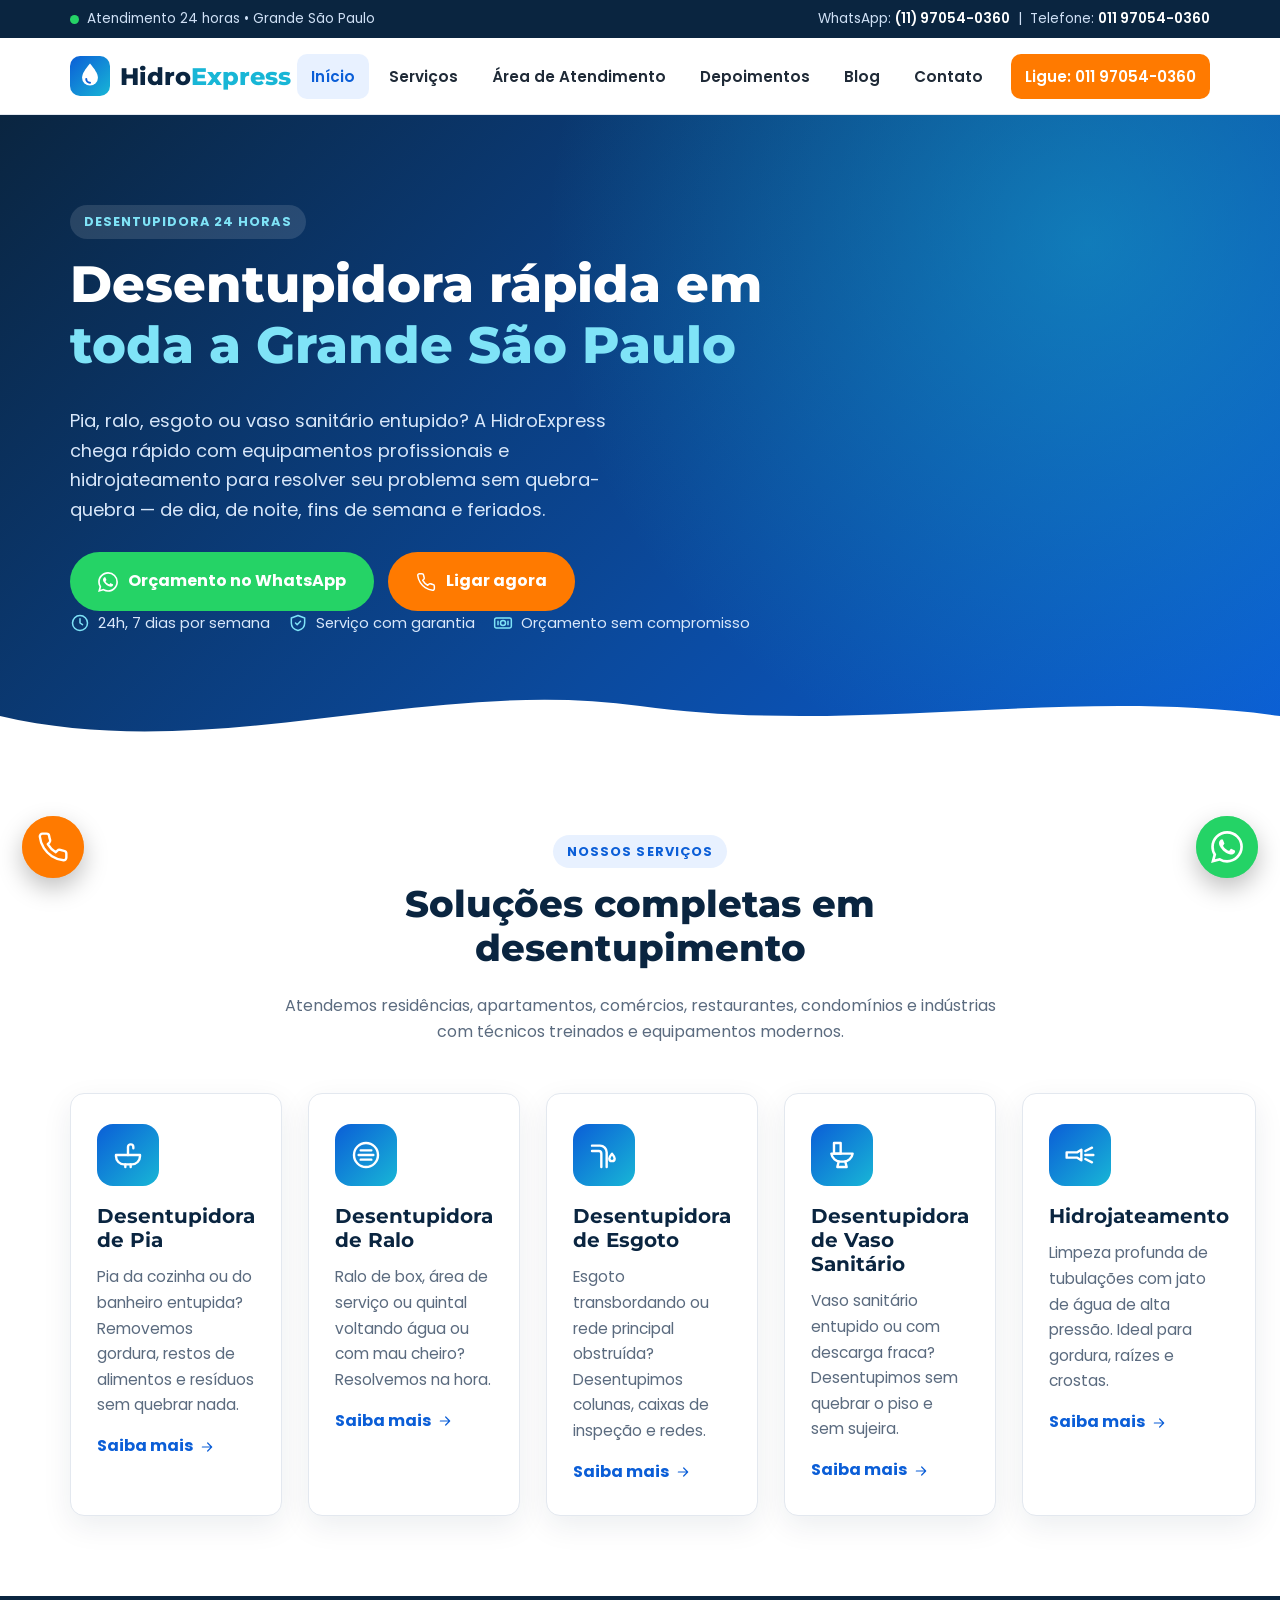
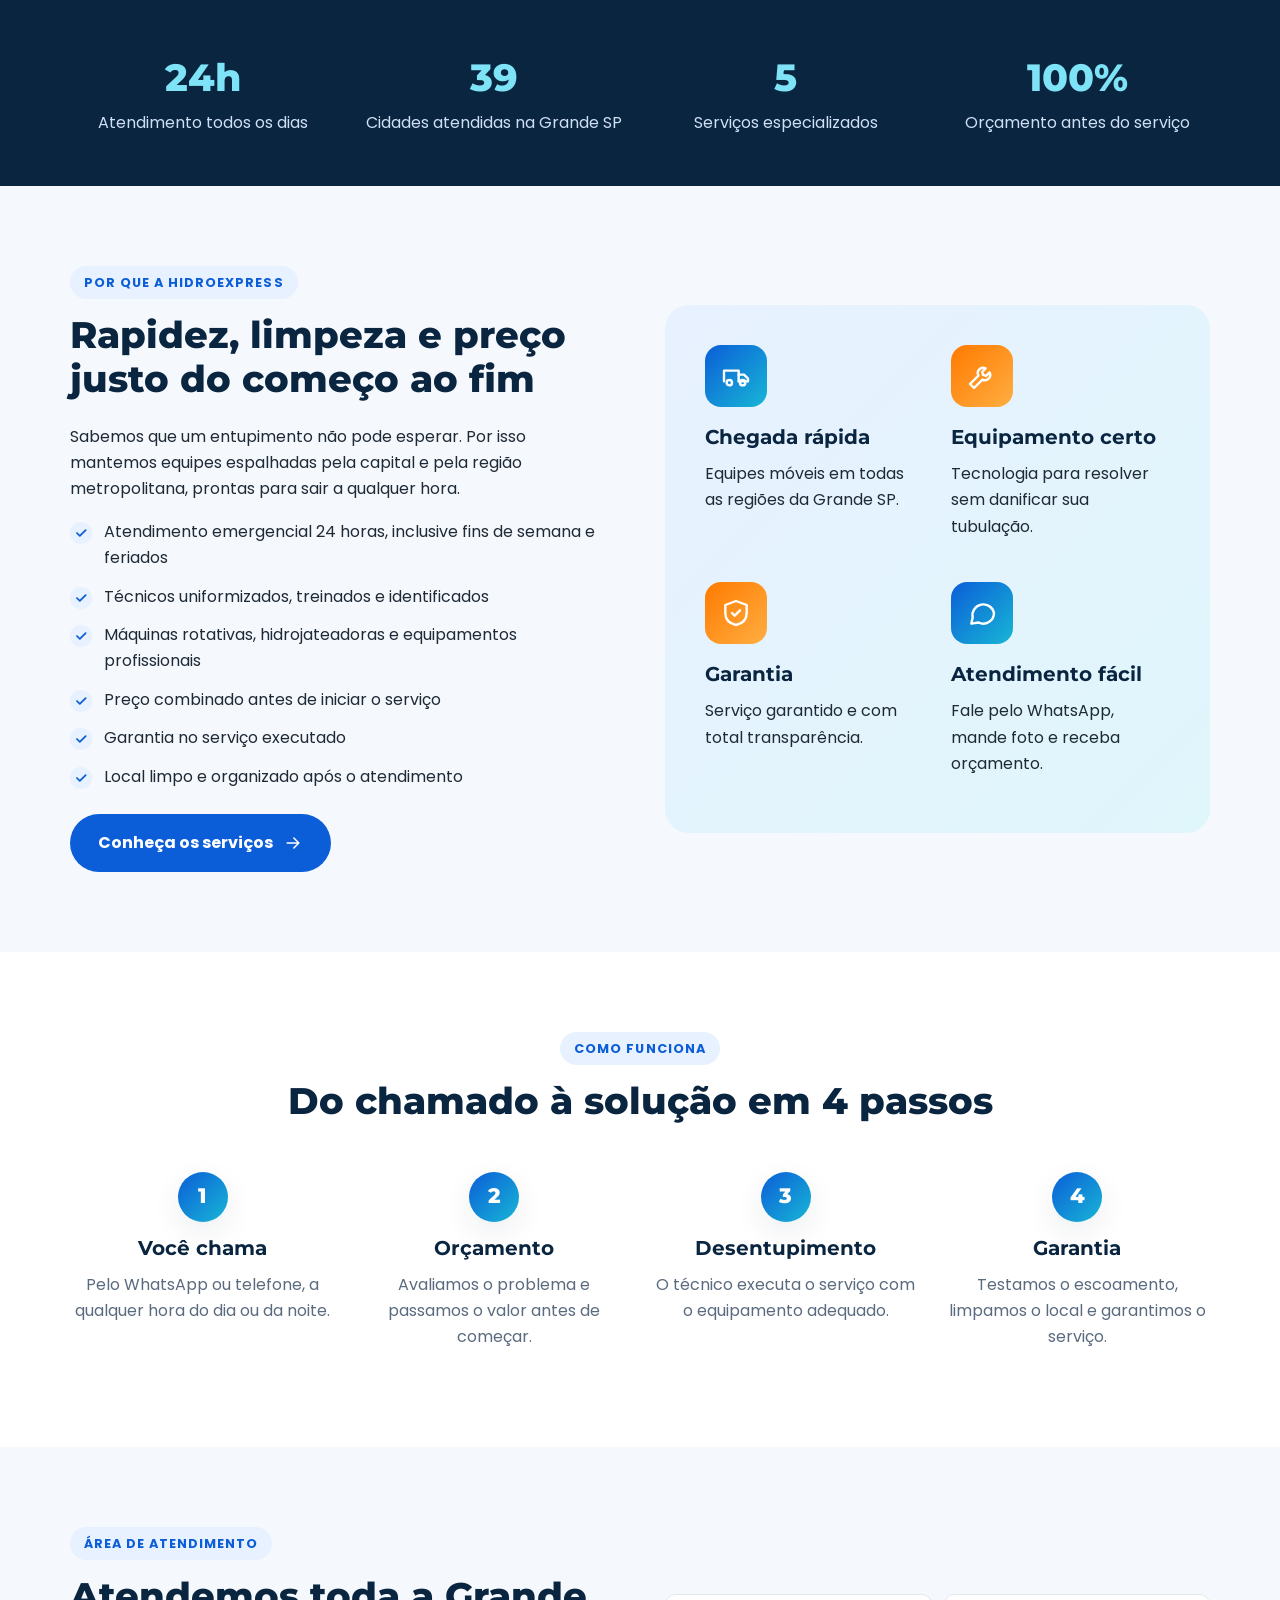
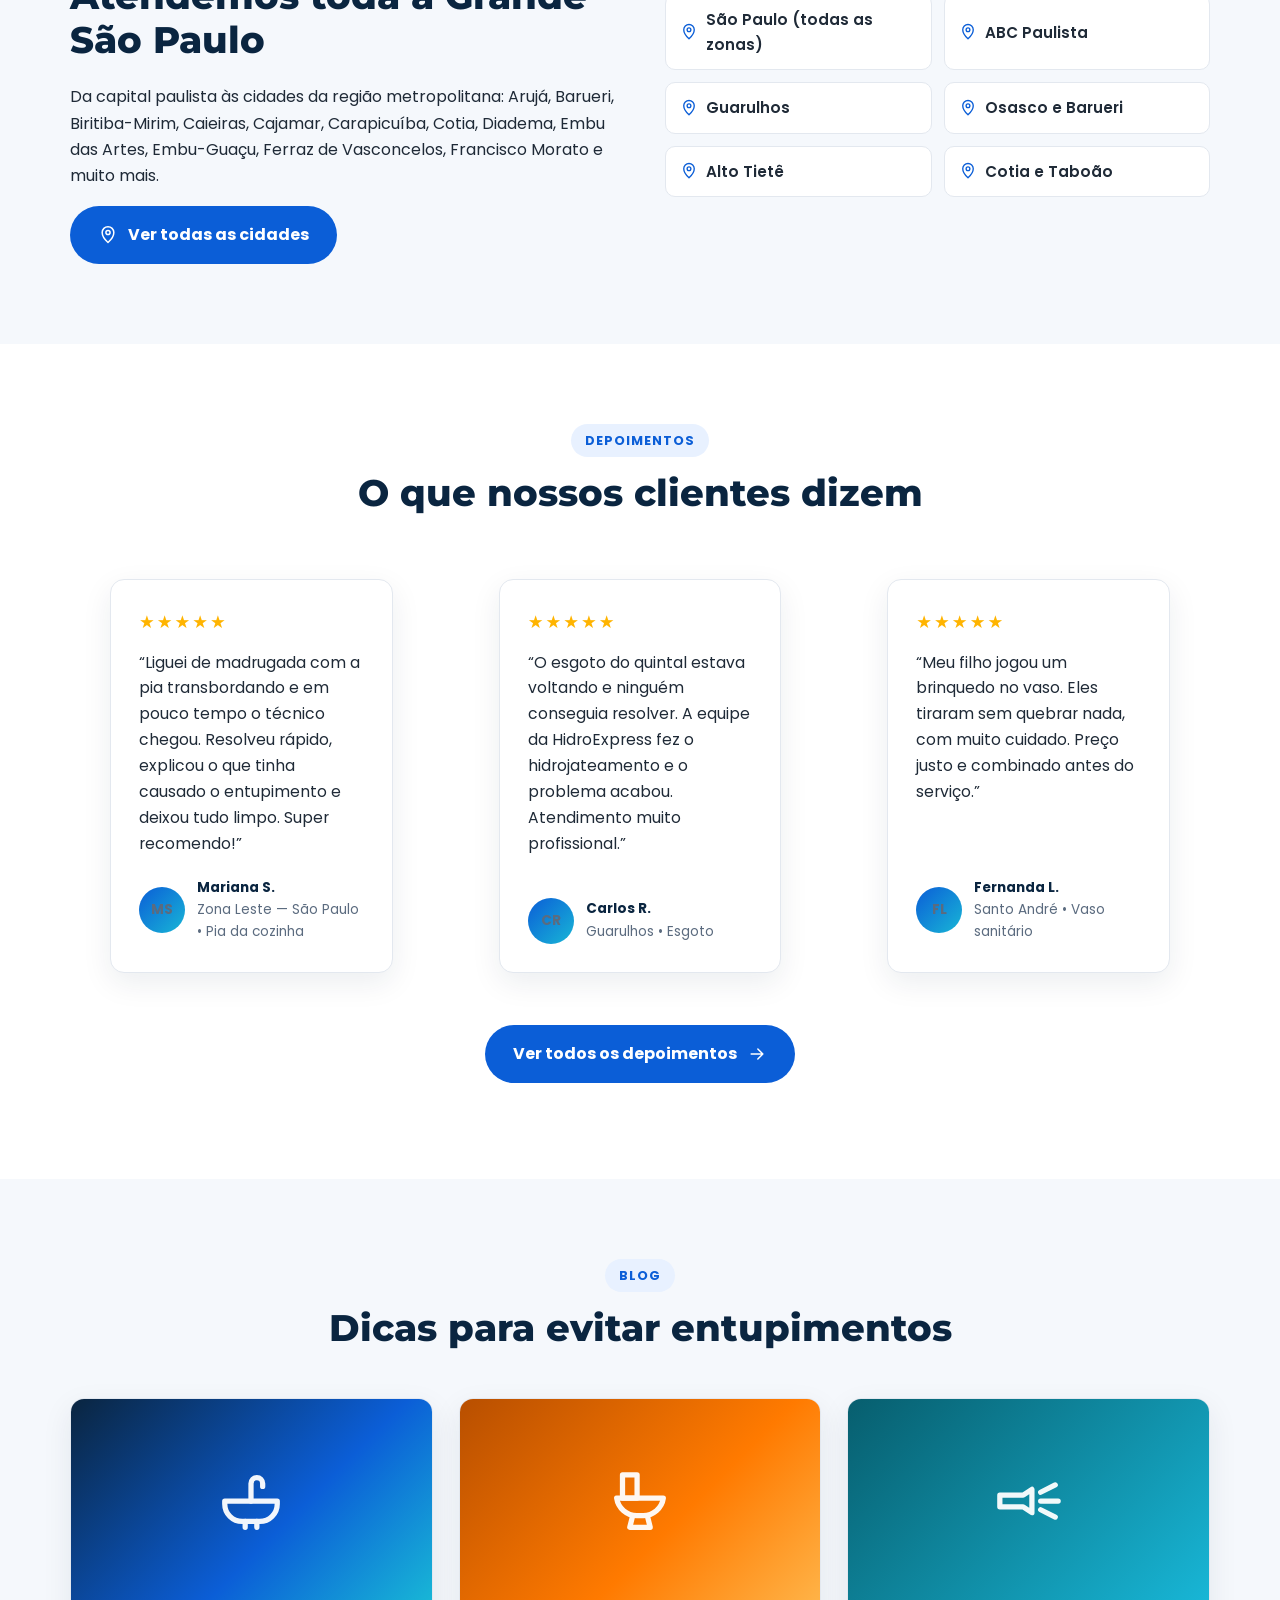
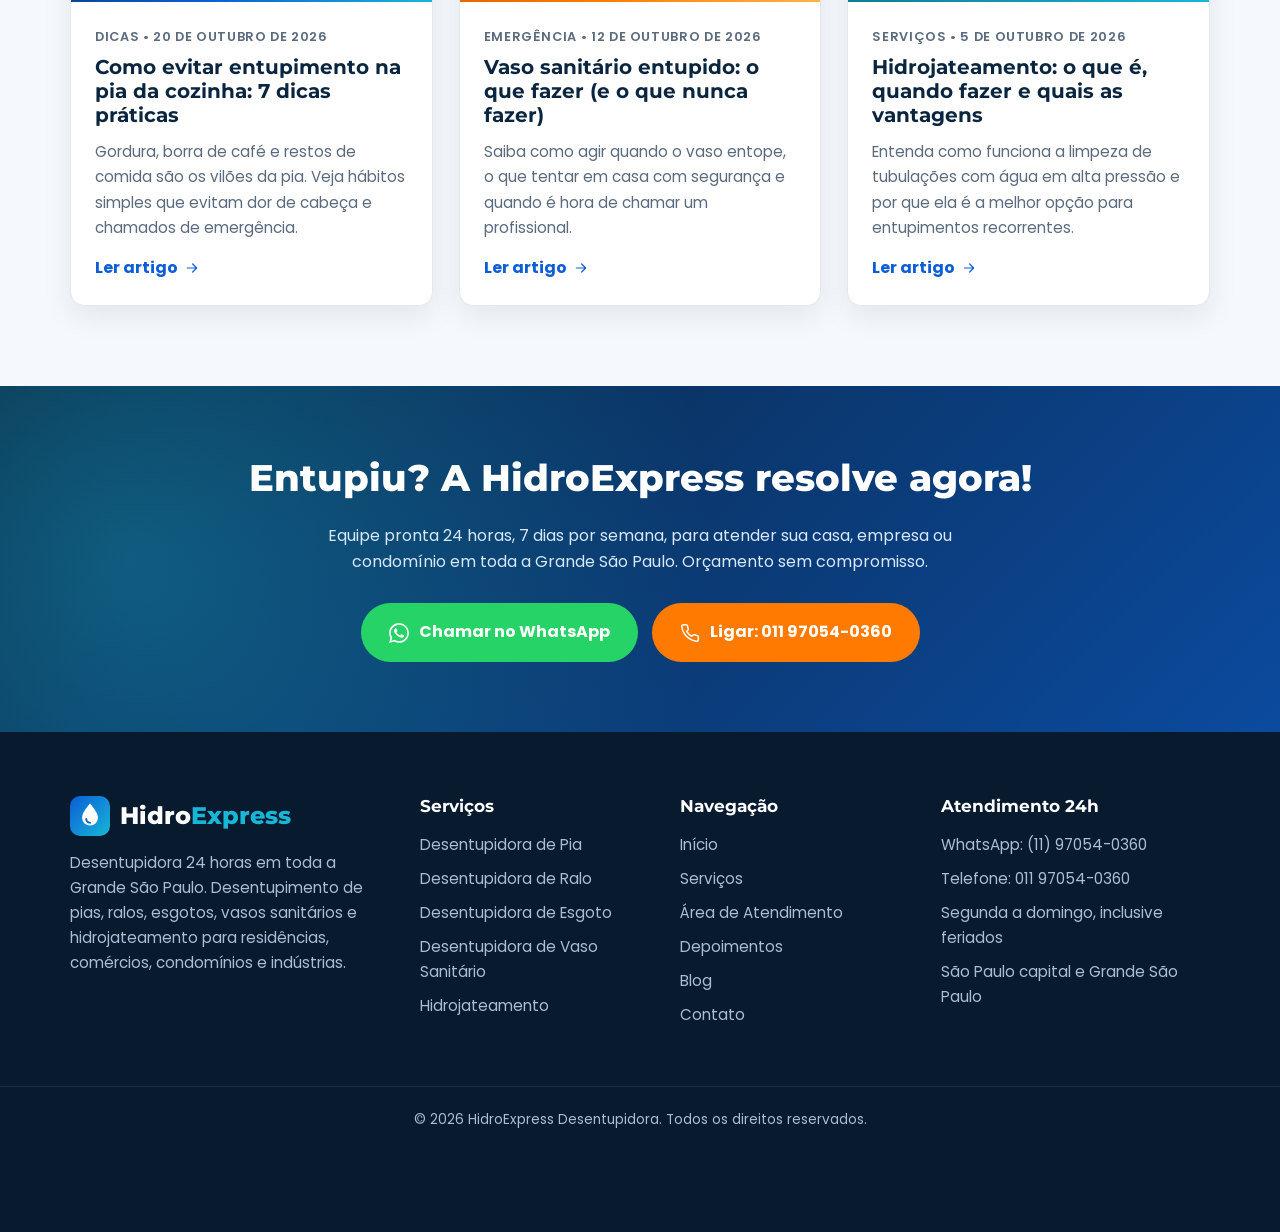
==== commit d9dccd17: "Remove card do topo e inverte botões flutuantes Tira o card de emergência da página inicial e coloca" ====
--- a/index.html
+++ b/index.html
@@ -80,13 +80,6 @@
         <li><svg viewBox="0 0 24 24" fill="none" stroke="currentColor" stroke-width="1.8" stroke-linecap="round" stroke-linejoin="round" aria-hidden="true"><rect x="2" y="6" width="20" height="12" rx="2"/><circle cx="12" cy="12" r="3"/><path d="M6 10v4M18 10v4"/></svg> Orçamento sem compromisso</li>
       </ul>
     </div>
-    <div class="hero__card">
-      <div class="hero__ilustracao"><svg viewBox="0 0 48 48" aria-hidden="true"><defs><linearGradient id="lg" x1="0" y1="0" x2="1" y2="1"><stop offset="0" stop-color="#0b5ed7"/><stop offset="1" stop-color="#18b6d6"/></linearGradient></defs><rect width="48" height="48" rx="12" fill="url(#lg)"/><path d="M24 9c5.5 6.6 9.5 12.2 9.5 17a9.5 9.5 0 0 1-19 0C14.5 21.2 18.5 15.6 24 9z" fill="#fff"/><path d="M19.5 27.5a4.5 4.5 0 0 0 4.5 4.5" stroke="#0b5ed7" stroke-width="2.4" fill="none" stroke-linecap="round"/></svg></div>
-      <h2>Emergência? Fale com a gente agora</h2>
-      <p>Envie uma foto do problema pelo WhatsApp e receba orientação e orçamento na hora.</p>
-      <a class="btn btn--whats" href="https://wa.me/5511970540360?text=Ol%C3%A1%2C%20HidroExpress%21%20Vim%20pelo%20site%20e%20preciso%20de%20um%20or%C3%A7amento." target="_blank" rel="noopener"><svg viewBox="0 0 24 24" fill="currentColor" aria-hidden="true"><path d="M17.472 14.382c-.297-.149-1.758-.867-2.03-.967-.273-.099-.471-.148-.67.15-.197.297-.767.966-.94 1.164-.173.199-.347.223-.644.075-.297-.15-1.255-.463-2.39-1.475-.883-.788-1.48-1.761-1.653-2.059-.173-.297-.018-.458.13-.606.134-.133.298-.347.446-.52.149-.174.198-.298.298-.497.099-.198.05-.371-.025-.52-.075-.149-.669-1.612-.916-2.207-.242-.579-.487-.5-.669-.51-.173-.008-.371-.01-.57-.01-.198 0-.52.074-.792.372-.272.297-1.04 1.016-1.04 2.479 0 1.462 1.065 2.875 1.213 3.074.149.198 2.096 3.2 5.077 4.487.709.306 1.262.489 1.694.625.712.227 1.36.195 1.871.118.571-.085 1.758-.719 2.006-1.413.248-.694.248-1.289.173-1.413-.074-.124-.272-.198-.57-.347m-5.421 7.403h-.004a9.87 9.87 0 01-5.031-1.378l-.361-.214-3.741.982.998-3.648-.235-.374a9.86 9.86 0 01-1.51-5.26c.001-5.45 4.436-9.884 9.888-9.884 2.64 0 5.122 1.03 6.988 2.898a9.825 9.825 0 012.893 6.994c-.003 5.45-4.437 9.884-9.885 9.884m8.413-18.297A11.815 11.815 0 0012.05 0C5.495 0 .16 5.335.157 11.892c0 2.096.547 4.142 1.588 5.945L.057 24l6.305-1.654a11.882 11.882 0 005.683 1.448h.005c6.554 0 11.89-5.335 11.893-11.893a11.821 11.821 0 00-3.48-8.413z"/></svg> (11) 97054-0360</a>
-      <a class="btn btn--contorno" href="tel:+5511970540360"><svg viewBox="0 0 24 24" fill="none" stroke="currentColor" stroke-width="1.8" stroke-linecap="round" stroke-linejoin="round" aria-hidden="true"><path d="M22 16.92v3a2 2 0 0 1-2.18 2 19.79 19.79 0 0 1-8.63-3.07 19.5 19.5 0 0 1-6-6 19.79 19.79 0 0 1-3.07-8.67A2 2 0 0 1 4.11 2h3a2 2 0 0 1 2 1.72c.127.96.361 1.903.7 2.81a2 2 0 0 1-.45 2.11L8.09 9.91a16 16 0 0 0 6 6l1.27-1.27a2 2 0 0 1 2.11-.45c.907.339 1.85.573 2.81.7A2 2 0 0 1 22 16.92z"/></svg> 011 97054-0360</a>
-    </div>
   </div>
 </section>
 
@@ -336,14 +329,14 @@
   </div>
 </footer>
 
+<a class="flutuante flutuante--ligar" href="tel:+5511970540360" aria-label="Ligar para a HidroExpress: 011 97054-0360">
+  <svg viewBox="0 0 24 24" fill="none" stroke="currentColor" stroke-width="1.8" stroke-linecap="round" stroke-linejoin="round" aria-hidden="true"><path d="M22 16.92v3a2 2 0 0 1-2.18 2 19.79 19.79 0 0 1-8.63-3.07 19.5 19.5 0 0 1-6-6 19.79 19.79 0 0 1-3.07-8.67A2 2 0 0 1 4.11 2h3a2 2 0 0 1 2 1.72c.127.96.361 1.903.7 2.81a2 2 0 0 1-.45 2.11L8.09 9.91a16 16 0 0 0 6 6l1.27-1.27a2 2 0 0 1 2.11-.45c.907.339 1.85.573 2.81.7A2 2 0 0 1 22 16.92z"/></svg>
+  <span class="flutuante__rotulo">Ligue: 011 97054-0360</span>
+</a>
 <a class="flutuante flutuante--whats" href="https://wa.me/5511970540360?text=Ol%C3%A1%2C%20HidroExpress%21%20Vim%20pelo%20site%20e%20preciso%20de%20um%20or%C3%A7amento." target="_blank" rel="noopener" aria-label="Fale conosco pelo WhatsApp">
   <svg viewBox="0 0 24 24" fill="currentColor" aria-hidden="true"><path d="M17.472 14.382c-.297-.149-1.758-.867-2.03-.967-.273-.099-.471-.148-.67.15-.197.297-.767.966-.94 1.164-.173.199-.347.223-.644.075-.297-.15-1.255-.463-2.39-1.475-.883-.788-1.48-1.761-1.653-2.059-.173-.297-.018-.458.13-.606.134-.133.298-.347.446-.52.149-.174.198-.298.298-.497.099-.198.05-.371-.025-.52-.075-.149-.669-1.612-.916-2.207-.242-.579-.487-.5-.669-.51-.173-.008-.371-.01-.57-.01-.198 0-.52.074-.792.372-.272.297-1.04 1.016-1.04 2.479 0 1.462 1.065 2.875 1.213 3.074.149.198 2.096 3.2 5.077 4.487.709.306 1.262.489 1.694.625.712.227 1.36.195 1.871.118.571-.085 1.758-.719 2.006-1.413.248-.694.248-1.289.173-1.413-.074-.124-.272-.198-.57-.347m-5.421 7.403h-.004a9.87 9.87 0 01-5.031-1.378l-.361-.214-3.741.982.998-3.648-.235-.374a9.86 9.86 0 01-1.51-5.26c.001-5.45 4.436-9.884 9.888-9.884 2.64 0 5.122 1.03 6.988 2.898a9.825 9.825 0 012.893 6.994c-.003 5.45-4.437 9.884-9.885 9.884m8.413-18.297A11.815 11.815 0 0012.05 0C5.495 0 .16 5.335.157 11.892c0 2.096.547 4.142 1.588 5.945L.057 24l6.305-1.654a11.882 11.882 0 005.683 1.448h.005c6.554 0 11.89-5.335 11.893-11.893a11.821 11.821 0 00-3.48-8.413z"/></svg>
   <span class="flutuante__rotulo">Fale no WhatsApp</span>
 </a>
-<a class="flutuante flutuante--ligar" href="tel:+5511970540360" aria-label="Ligar para a HidroExpress: 011 97054-0360">
-  <svg viewBox="0 0 24 24" fill="none" stroke="currentColor" stroke-width="1.8" stroke-linecap="round" stroke-linejoin="round" aria-hidden="true"><path d="M22 16.92v3a2 2 0 0 1-2.18 2 19.79 19.79 0 0 1-8.63-3.07 19.5 19.5 0 0 1-6-6 19.79 19.79 0 0 1-3.07-8.67A2 2 0 0 1 4.11 2h3a2 2 0 0 1 2 1.72c.127.96.361 1.903.7 2.81a2 2 0 0 1-.45 2.11L8.09 9.91a16 16 0 0 0 6 6l1.27-1.27a2 2 0 0 1 2.11-.45c.907.339 1.85.573 2.81.7A2 2 0 0 1 22 16.92z"/></svg>
-  <span class="flutuante__rotulo">Ligue: 011 97054-0360</span>
-</a>
 
 <script src="assets/js/main.js"></script>
 </body>
--- a/assets/css/style.css
+++ b/assets/css/style.css
@@ -396,7 +396,7 @@
 
 .hero .container {
   display: grid;
-  grid-template-columns: 1.15fr 0.85fr;
+  grid-template-columns: minmax(0, 760px);
   gap: 50px;
   align-items: center;
   position: relative;
@@ -444,33 +444,6 @@
   list-style: none;
   margin: 0;
   padding: 0;
-}
-
-.hero__card {
-  background: rgba(255, 255, 255, 0.08);
-  border: 1px solid rgba(255, 255, 255, 0.18);
-  border-radius: 22px;
-  padding: 30px;
-  backdrop-filter: blur(6px);
-}
-
-.hero__card h2 {
-  color: #fff;
-  font-size: 1.4rem;
-}
-
-.hero__card p {
-  color: #d8e7fa;
-}
-
-.hero__card .btn {
-  width: 100%;
-  margin-top: 10px;
-}
-
-.hero__ilustracao {
-  margin: 0 auto 20px;
-  width: 170px;
 }
 
 .page-hero {
@@ -1274,7 +1247,7 @@
 }
 
 .flutuante--whats {
-  left: 22px;
+  right: 22px;
   background: var(--verde-whats);
 }
 
@@ -1283,7 +1256,7 @@
 }
 
 .flutuante--ligar {
-  right: 22px;
+  left: 22px;
   background: var(--laranja);
 }
 
@@ -1308,8 +1281,8 @@
   transition: opacity 0.2s ease, transform 0.2s ease;
 }
 
-.flutuante--whats .flutuante__rotulo { left: 0; }
-.flutuante--ligar .flutuante__rotulo { right: 0; }
+.flutuante--whats .flutuante__rotulo { right: 0; }
+.flutuante--ligar .flutuante__rotulo { left: 0; }
 
 .flutuante:hover .flutuante__rotulo,
 .flutuante:focus-visible .flutuante__rotulo {
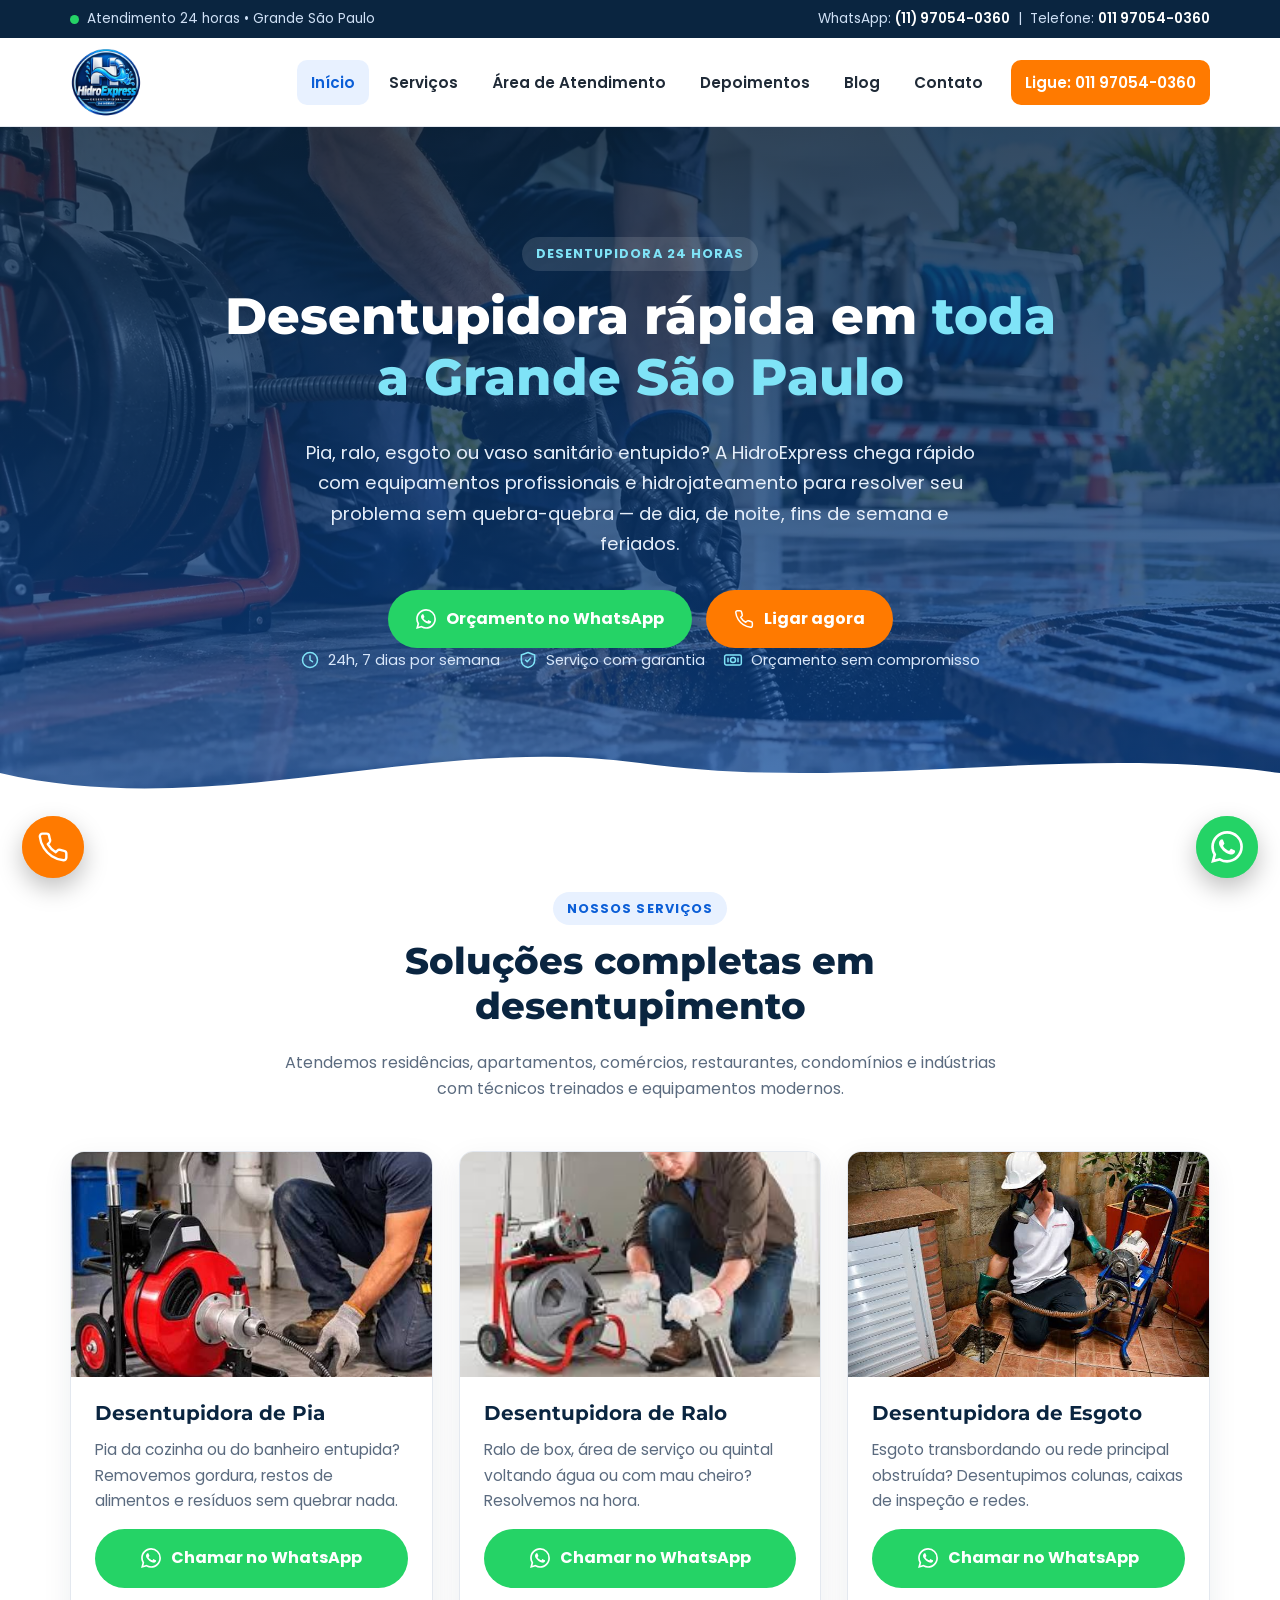
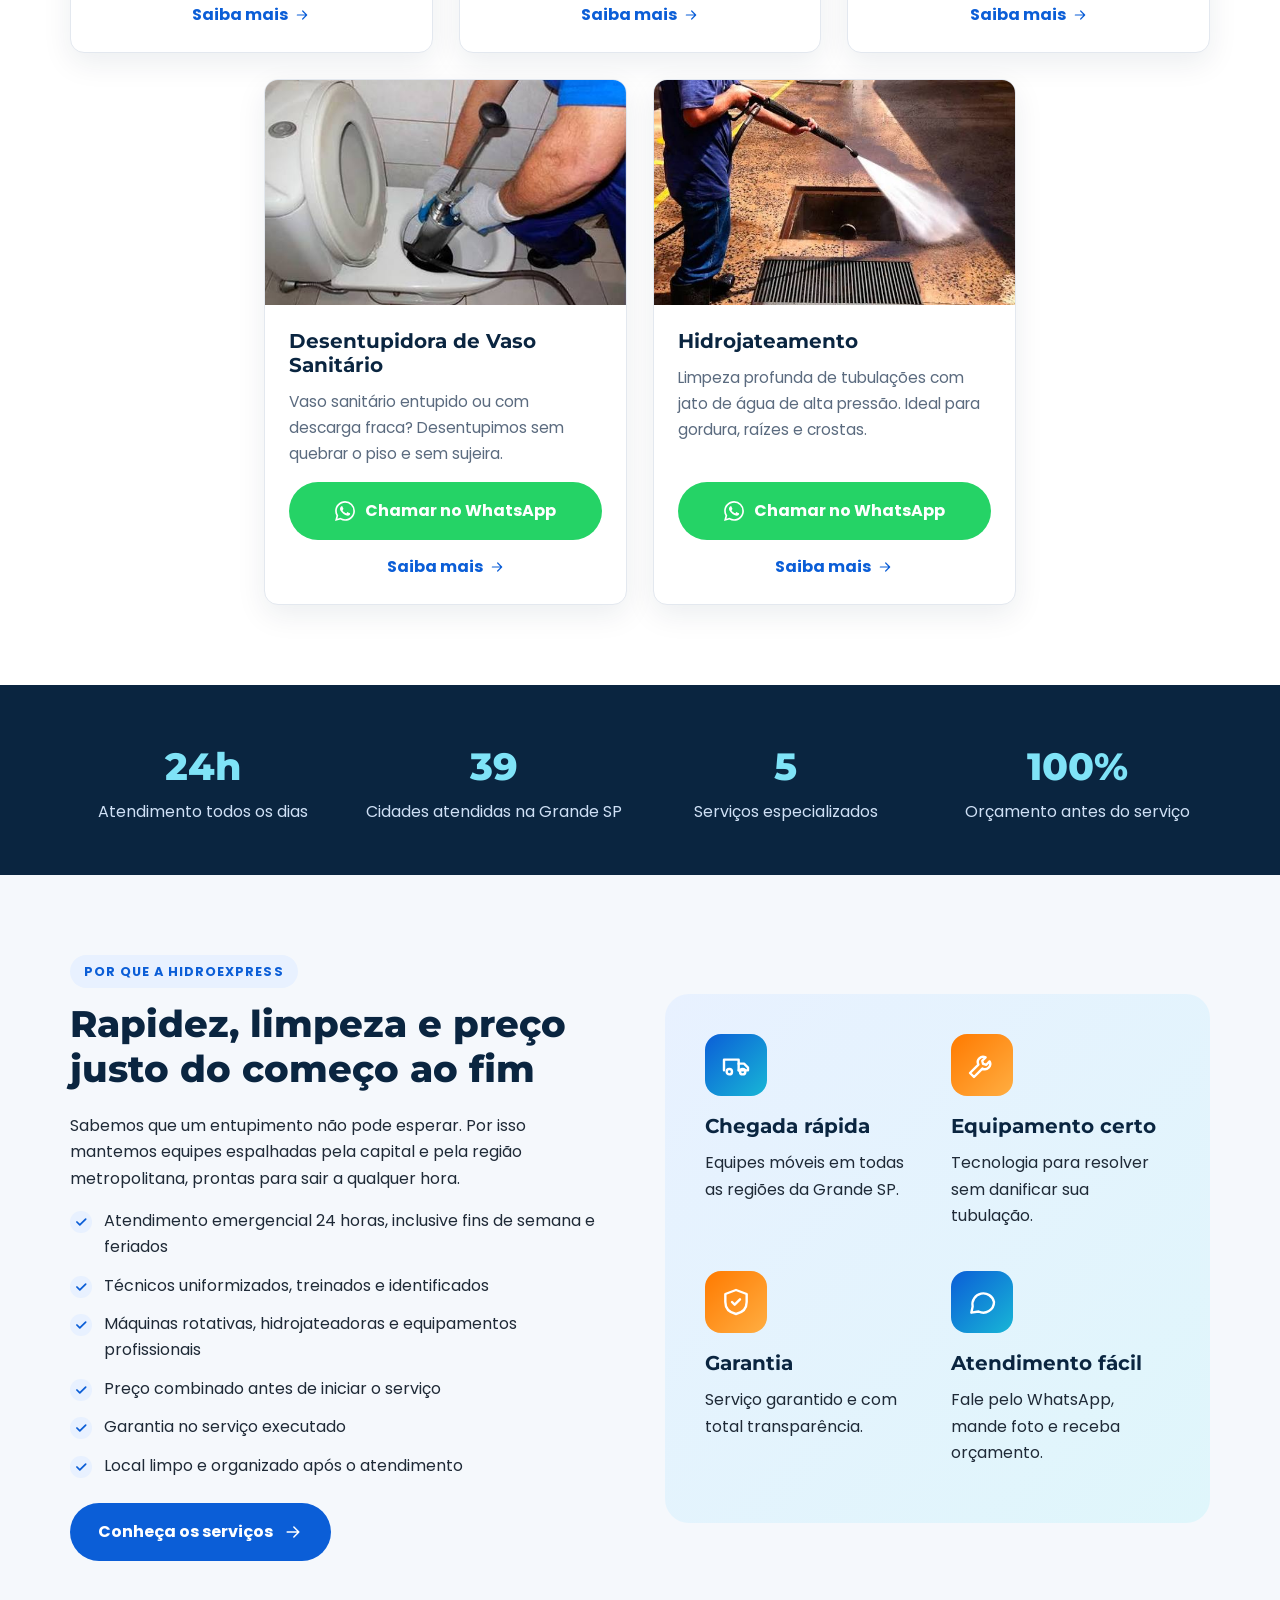
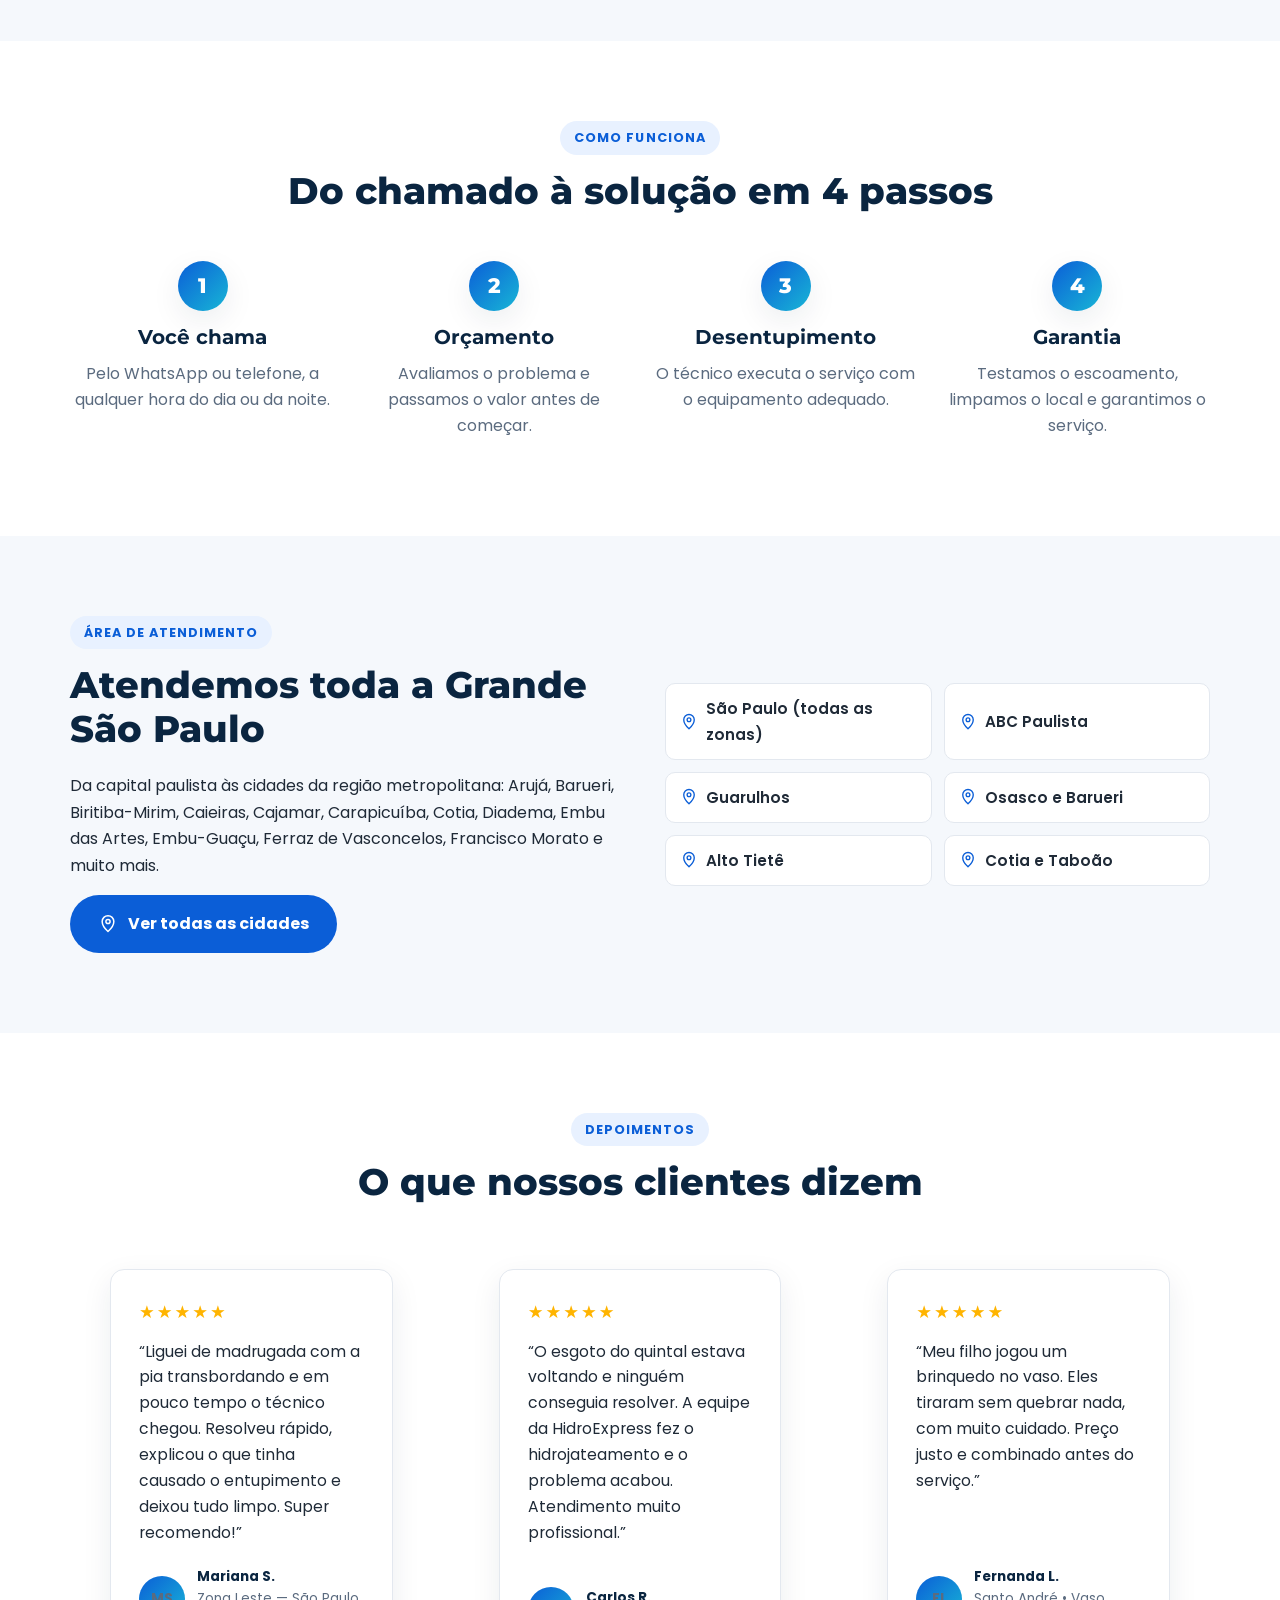
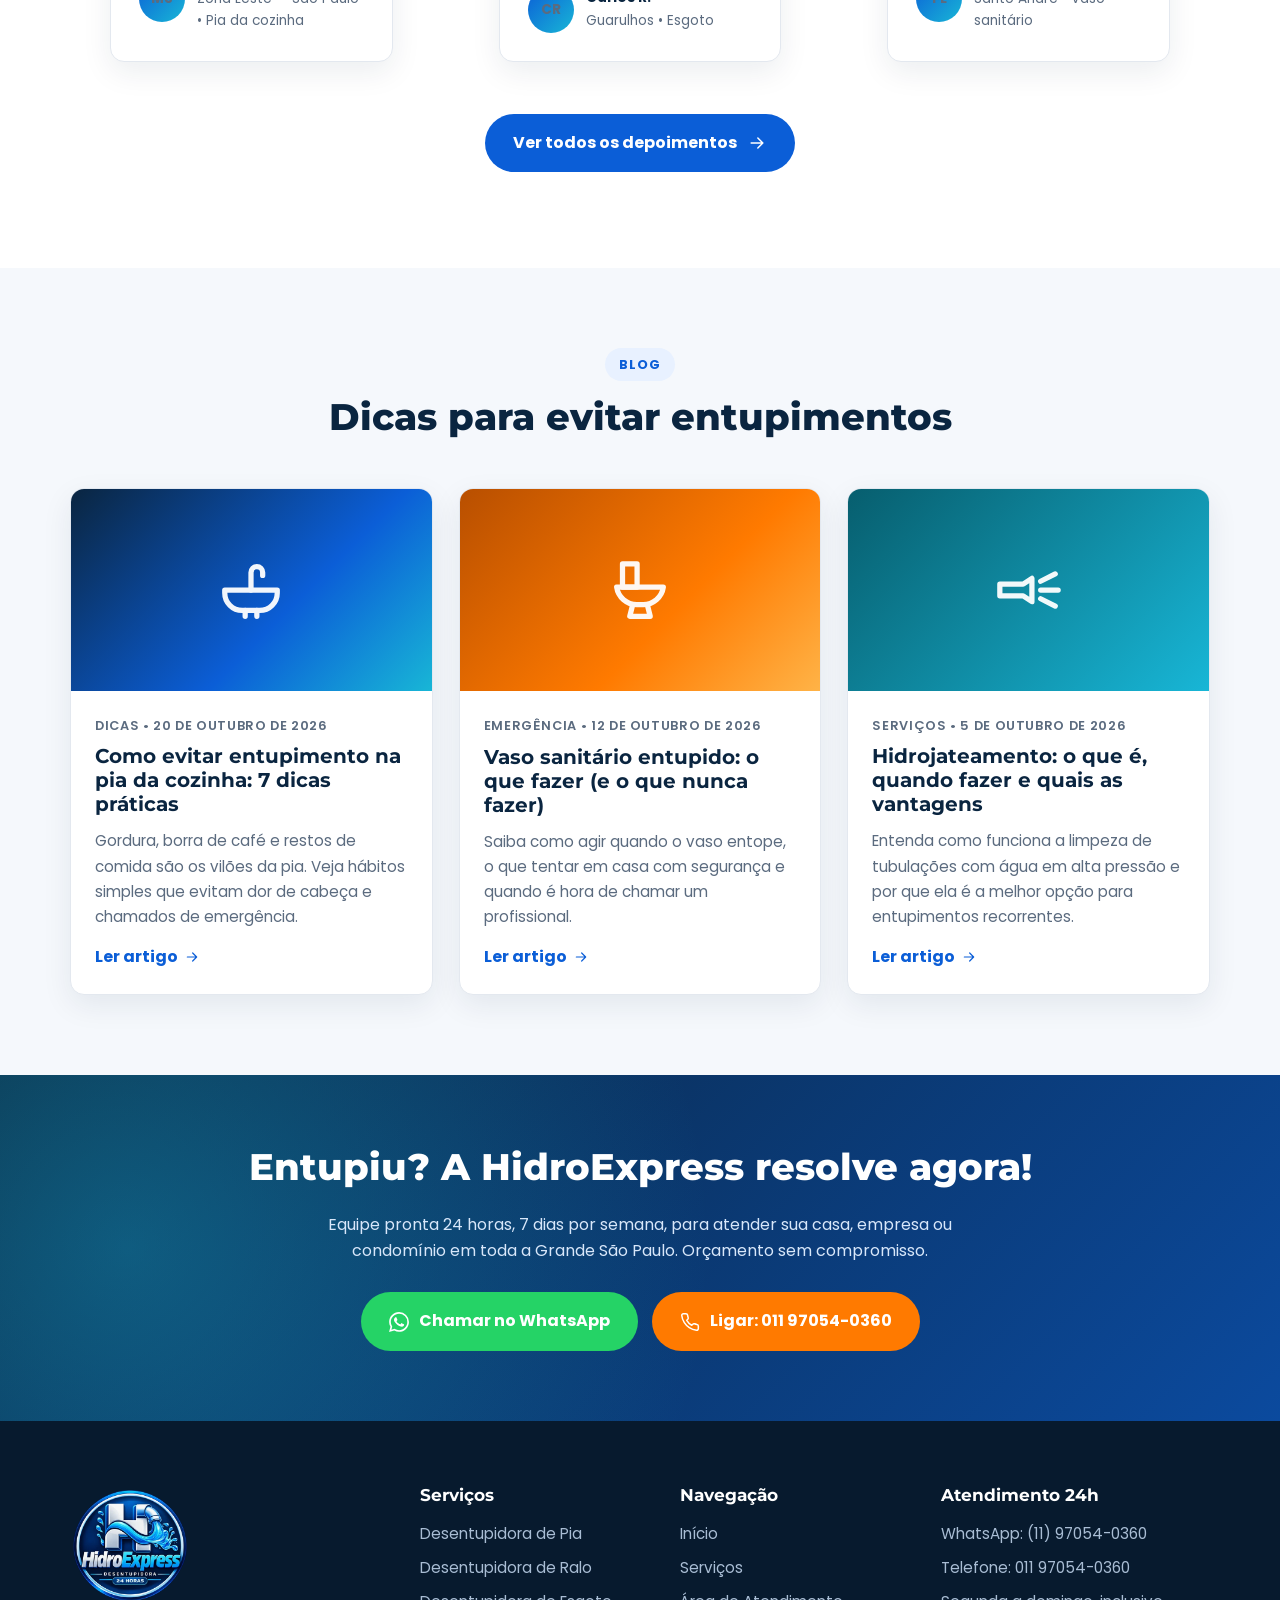
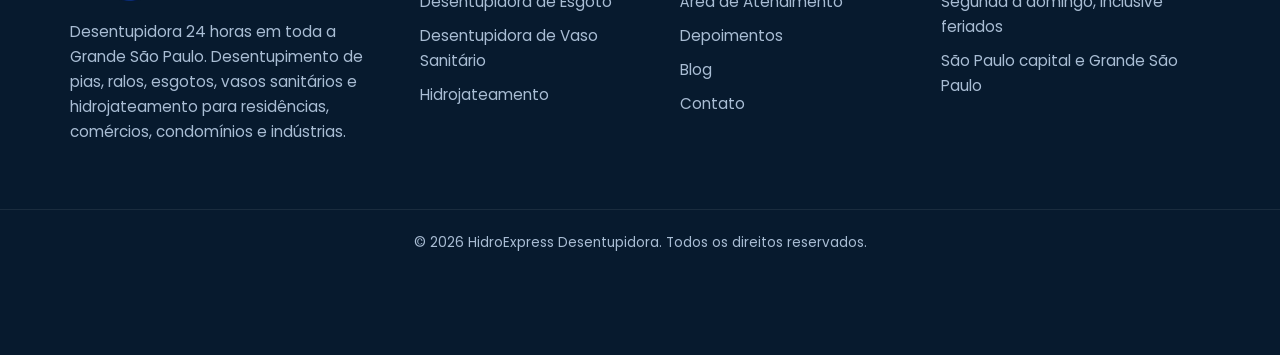
==== commit 21cf81bb: "Adiciona logo, imagem de fundo e fotos dos serviços - Logo da HidroExpress no cabeçalho, no rodapé e" ====
--- a/index.html
+++ b/index.html
@@ -11,7 +11,8 @@
   <meta property="og:site_name" content="HidroExpress">
   <meta property="og:title" content="HidroExpress | Desentupidora 24h na Grande São Paulo">
   <meta property="og:description" content="Desentupidora 24 horas em São Paulo e Grande SP. Desentupimento de pia, ralo, esgoto, vaso sanitário e hidrojateamento. Chame no WhatsApp (11) 97054-0360.">
-  <link rel="icon" href="assets/img/favicon.svg" type="image/svg+xml">
+  <link rel="icon" href="assets/img/favicon.png" type="image/png">
+  <link rel="apple-touch-icon" href="assets/img/favicon.png">
   <link rel="preconnect" href="https://fonts.googleapis.com">
   <link rel="preconnect" href="https://fonts.gstatic.com" crossorigin>
   <link href="https://fonts.googleapis.com/css2?family=Montserrat:wght@700;800&family=Poppins:wght@400;500;600;700&display=swap" rel="stylesheet">
@@ -46,7 +47,7 @@
 
 <header class="cabecalho">
   <div class="container">
-    <a class="logo" href="index.html" aria-label="HidroExpress — página inicial"><svg viewBox="0 0 48 48" aria-hidden="true"><defs><linearGradient id="lg" x1="0" y1="0" x2="1" y2="1"><stop offset="0" stop-color="#0b5ed7"/><stop offset="1" stop-color="#18b6d6"/></linearGradient></defs><rect width="48" height="48" rx="12" fill="url(#lg)"/><path d="M24 9c5.5 6.6 9.5 12.2 9.5 17a9.5 9.5 0 0 1-19 0C14.5 21.2 18.5 15.6 24 9z" fill="#fff"/><path d="M19.5 27.5a4.5 4.5 0 0 0 4.5 4.5" stroke="#0b5ed7" stroke-width="2.4" fill="none" stroke-linecap="round"/></svg><span class="logo__nome">Hidro<span>Express</span></span></a>
+    <a class="logo" href="index.html"><img src="assets/img/logo.webp" width="72" height="72" alt="HidroExpress Desentupidora 24 horas — página inicial"></a>
     <button class="menu-toggle" type="button" aria-controls="menu" aria-expanded="false" aria-label="Abrir menu"><svg viewBox="0 0 24 24" fill="none" stroke="currentColor" stroke-width="1.8" stroke-linecap="round" stroke-linejoin="round" aria-hidden="true"><path d="M4 7h16M4 12h16M4 17h16"/></svg></button>
     <nav class="menu" id="menu" aria-label="Menu principal">
       <ul>
@@ -90,36 +91,51 @@
       <h2>Soluções completas em desentupimento</h2>
       <p>Atendemos residências, apartamentos, comércios, restaurantes, condomínios e indústrias com técnicos treinados e equipamentos modernos.</p>
     </div>
-    <div class="grid grid--5">
-      <article class="card revelar">
-        <div class="icone"><svg viewBox="0 0 24 24" fill="none" stroke="currentColor" stroke-width="1.8" stroke-linecap="round" stroke-linejoin="round" aria-hidden="true"><path d="M3 12h18v1a6 6 0 0 1-6 6H9a6 6 0 0 1-6-6v-1z"/><path d="M12 12V6a2 2 0 0 1 4 0v1"/><path d="M10 19v2M14 19v2"/></svg></div>
-        <h3>Desentupidora de Pia</h3>
-        <p>Pia da cozinha ou do banheiro entupida? Removemos gordura, restos de alimentos e resíduos sem quebrar nada.</p>
-        <a class="card__link" href="servicos.html#pia">Saiba mais <svg width="16" height="16" viewBox="0 0 24 24" fill="none" stroke="currentColor" stroke-width="1.8" stroke-linecap="round" stroke-linejoin="round" aria-hidden="true"><path d="M5 12h14M13 6l6 6-6 6"/></svg></a>
-      </article>
-      <article class="card revelar">
-        <div class="icone"><svg viewBox="0 0 24 24" fill="none" stroke="currentColor" stroke-width="1.8" stroke-linecap="round" stroke-linejoin="round" aria-hidden="true"><circle cx="12" cy="12" r="9"/><path d="M8 8.5h8M6.5 12h11M8 15.5h8"/></svg></div>
-        <h3>Desentupidora de Ralo</h3>
-        <p>Ralo de box, área de serviço ou quintal voltando água ou com mau cheiro? Resolvemos na hora.</p>
-        <a class="card__link" href="servicos.html#ralo">Saiba mais <svg width="16" height="16" viewBox="0 0 24 24" fill="none" stroke="currentColor" stroke-width="1.8" stroke-linecap="round" stroke-linejoin="round" aria-hidden="true"><path d="M5 12h14M13 6l6 6-6 6"/></svg></a>
-      </article>
-      <article class="card revelar">
-        <div class="icone"><svg viewBox="0 0 24 24" fill="none" stroke="currentColor" stroke-width="1.8" stroke-linecap="round" stroke-linejoin="round" aria-hidden="true"><path d="M3 5h6a5 5 0 0 1 5 5v11"/><path d="M3 9h5a2 2 0 0 1 2 2v10"/><path d="M18 11c1.2 1.4 2 2.6 2 3.6a2 2 0 0 1-4 0c0-1 .8-2.2 2-3.6z"/></svg></div>
-        <h3>Desentupidora de Esgoto</h3>
-        <p>Esgoto transbordando ou rede principal obstruída? Desentupimos colunas, caixas de inspeção e redes.</p>
-        <a class="card__link" href="servicos.html#esgoto">Saiba mais <svg width="16" height="16" viewBox="0 0 24 24" fill="none" stroke="currentColor" stroke-width="1.8" stroke-linecap="round" stroke-linejoin="round" aria-hidden="true"><path d="M5 12h14M13 6l6 6-6 6"/></svg></a>
-      </article>
-      <article class="card revelar">
-        <div class="icone"><svg viewBox="0 0 24 24" fill="none" stroke="currentColor" stroke-width="1.8" stroke-linecap="round" stroke-linejoin="round" aria-hidden="true"><path d="M6 3h5v8H6z"/><path d="M4 11h16a7 7 0 0 1-7 6h-2a7 7 0 0 1-7-6z"/><path d="M9.5 17l-1 4h7l-1-4"/></svg></div>
-        <h3>Desentupidora de Vaso Sanitário</h3>
-        <p>Vaso sanitário entupido ou com descarga fraca? Desentupimos sem quebrar o piso e sem sujeira.</p>
-        <a class="card__link" href="servicos.html#vaso">Saiba mais <svg width="16" height="16" viewBox="0 0 24 24" fill="none" stroke="currentColor" stroke-width="1.8" stroke-linecap="round" stroke-linejoin="round" aria-hidden="true"><path d="M5 12h14M13 6l6 6-6 6"/></svg></a>
-      </article>
-      <article class="card revelar">
-        <div class="icone"><svg viewBox="0 0 24 24" fill="none" stroke="currentColor" stroke-width="1.8" stroke-linecap="round" stroke-linejoin="round" aria-hidden="true"><path d="M2 10h8l3-2v8l-3-2H2z"/><path d="M16 9l5-2.5M16 12h6M16 15l5 2.5"/></svg></div>
-        <h3>Hidrojateamento</h3>
-        <p>Limpeza profunda de tubulações com jato de água de alta pressão. Ideal para gordura, raízes e crostas.</p>
-        <a class="card__link" href="servicos.html#hidrojateamento">Saiba mais <svg width="16" height="16" viewBox="0 0 24 24" fill="none" stroke="currentColor" stroke-width="1.8" stroke-linecap="round" stroke-linejoin="round" aria-hidden="true"><path d="M5 12h14M13 6l6 6-6 6"/></svg></a>
+    <div class="grid-servicos">
+      <article class="card card--servico revelar">
+        <img class="card__img" src="assets/img/servico-pia.jpg" alt="Desentupidora de Pia — HidroExpress" loading="lazy">
+        <div class="card__corpo">
+          <h3>Desentupidora de Pia</h3>
+          <p>Pia da cozinha ou do banheiro entupida? Removemos gordura, restos de alimentos e resíduos sem quebrar nada.</p>
+          <a class="btn btn--whats" href="https://wa.me/5511970540360?text=Ol%C3%A1%2C%20HidroExpress%21%20Preciso%20de%20or%C3%A7amento%20para%3A%20Desentupidora%20de%20Pia." target="_blank" rel="noopener"><svg viewBox="0 0 24 24" fill="currentColor" aria-hidden="true"><path d="M17.472 14.382c-.297-.149-1.758-.867-2.03-.967-.273-.099-.471-.148-.67.15-.197.297-.767.966-.94 1.164-.173.199-.347.223-.644.075-.297-.15-1.255-.463-2.39-1.475-.883-.788-1.48-1.761-1.653-2.059-.173-.297-.018-.458.13-.606.134-.133.298-.347.446-.52.149-.174.198-.298.298-.497.099-.198.05-.371-.025-.52-.075-.149-.669-1.612-.916-2.207-.242-.579-.487-.5-.669-.51-.173-.008-.371-.01-.57-.01-.198 0-.52.074-.792.372-.272.297-1.04 1.016-1.04 2.479 0 1.462 1.065 2.875 1.213 3.074.149.198 2.096 3.2 5.077 4.487.709.306 1.262.489 1.694.625.712.227 1.36.195 1.871.118.571-.085 1.758-.719 2.006-1.413.248-.694.248-1.289.173-1.413-.074-.124-.272-.198-.57-.347m-5.421 7.403h-.004a9.87 9.87 0 01-5.031-1.378l-.361-.214-3.741.982.998-3.648-.235-.374a9.86 9.86 0 01-1.51-5.26c.001-5.45 4.436-9.884 9.888-9.884 2.64 0 5.122 1.03 6.988 2.898a9.825 9.825 0 012.893 6.994c-.003 5.45-4.437 9.884-9.885 9.884m8.413-18.297A11.815 11.815 0 0012.05 0C5.495 0 .16 5.335.157 11.892c0 2.096.547 4.142 1.588 5.945L.057 24l6.305-1.654a11.882 11.882 0 005.683 1.448h.005c6.554 0 11.89-5.335 11.893-11.893a11.821 11.821 0 00-3.48-8.413z"/></svg> Chamar no WhatsApp</a>
+          <a class="card__link" href="servicos.html#pia">Saiba mais <svg width="16" height="16" viewBox="0 0 24 24" fill="none" stroke="currentColor" stroke-width="1.8" stroke-linecap="round" stroke-linejoin="round" aria-hidden="true"><path d="M5 12h14M13 6l6 6-6 6"/></svg></a>
+        </div>
+      </article>
+      <article class="card card--servico revelar">
+        <img class="card__img" src="assets/img/servico-ralo.jpg" alt="Desentupidora de Ralo — HidroExpress" loading="lazy">
+        <div class="card__corpo">
+          <h3>Desentupidora de Ralo</h3>
+          <p>Ralo de box, área de serviço ou quintal voltando água ou com mau cheiro? Resolvemos na hora.</p>
+          <a class="btn btn--whats" href="https://wa.me/5511970540360?text=Ol%C3%A1%2C%20HidroExpress%21%20Preciso%20de%20or%C3%A7amento%20para%3A%20Desentupidora%20de%20Ralo." target="_blank" rel="noopener"><svg viewBox="0 0 24 24" fill="currentColor" aria-hidden="true"><path d="M17.472 14.382c-.297-.149-1.758-.867-2.03-.967-.273-.099-.471-.148-.67.15-.197.297-.767.966-.94 1.164-.173.199-.347.223-.644.075-.297-.15-1.255-.463-2.39-1.475-.883-.788-1.48-1.761-1.653-2.059-.173-.297-.018-.458.13-.606.134-.133.298-.347.446-.52.149-.174.198-.298.298-.497.099-.198.05-.371-.025-.52-.075-.149-.669-1.612-.916-2.207-.242-.579-.487-.5-.669-.51-.173-.008-.371-.01-.57-.01-.198 0-.52.074-.792.372-.272.297-1.04 1.016-1.04 2.479 0 1.462 1.065 2.875 1.213 3.074.149.198 2.096 3.2 5.077 4.487.709.306 1.262.489 1.694.625.712.227 1.36.195 1.871.118.571-.085 1.758-.719 2.006-1.413.248-.694.248-1.289.173-1.413-.074-.124-.272-.198-.57-.347m-5.421 7.403h-.004a9.87 9.87 0 01-5.031-1.378l-.361-.214-3.741.982.998-3.648-.235-.374a9.86 9.86 0 01-1.51-5.26c.001-5.45 4.436-9.884 9.888-9.884 2.64 0 5.122 1.03 6.988 2.898a9.825 9.825 0 012.893 6.994c-.003 5.45-4.437 9.884-9.885 9.884m8.413-18.297A11.815 11.815 0 0012.05 0C5.495 0 .16 5.335.157 11.892c0 2.096.547 4.142 1.588 5.945L.057 24l6.305-1.654a11.882 11.882 0 005.683 1.448h.005c6.554 0 11.89-5.335 11.893-11.893a11.821 11.821 0 00-3.48-8.413z"/></svg> Chamar no WhatsApp</a>
+          <a class="card__link" href="servicos.html#ralo">Saiba mais <svg width="16" height="16" viewBox="0 0 24 24" fill="none" stroke="currentColor" stroke-width="1.8" stroke-linecap="round" stroke-linejoin="round" aria-hidden="true"><path d="M5 12h14M13 6l6 6-6 6"/></svg></a>
+        </div>
+      </article>
+      <article class="card card--servico revelar">
+        <img class="card__img" src="assets/img/servico-esgoto.jpg" alt="Desentupidora de Esgoto — HidroExpress" loading="lazy">
+        <div class="card__corpo">
+          <h3>Desentupidora de Esgoto</h3>
+          <p>Esgoto transbordando ou rede principal obstruída? Desentupimos colunas, caixas de inspeção e redes.</p>
+          <a class="btn btn--whats" href="https://wa.me/5511970540360?text=Ol%C3%A1%2C%20HidroExpress%21%20Preciso%20de%20or%C3%A7amento%20para%3A%20Desentupidora%20de%20Esgoto." target="_blank" rel="noopener"><svg viewBox="0 0 24 24" fill="currentColor" aria-hidden="true"><path d="M17.472 14.382c-.297-.149-1.758-.867-2.03-.967-.273-.099-.471-.148-.67.15-.197.297-.767.966-.94 1.164-.173.199-.347.223-.644.075-.297-.15-1.255-.463-2.39-1.475-.883-.788-1.48-1.761-1.653-2.059-.173-.297-.018-.458.13-.606.134-.133.298-.347.446-.52.149-.174.198-.298.298-.497.099-.198.05-.371-.025-.52-.075-.149-.669-1.612-.916-2.207-.242-.579-.487-.5-.669-.51-.173-.008-.371-.01-.57-.01-.198 0-.52.074-.792.372-.272.297-1.04 1.016-1.04 2.479 0 1.462 1.065 2.875 1.213 3.074.149.198 2.096 3.2 5.077 4.487.709.306 1.262.489 1.694.625.712.227 1.36.195 1.871.118.571-.085 1.758-.719 2.006-1.413.248-.694.248-1.289.173-1.413-.074-.124-.272-.198-.57-.347m-5.421 7.403h-.004a9.87 9.87 0 01-5.031-1.378l-.361-.214-3.741.982.998-3.648-.235-.374a9.86 9.86 0 01-1.51-5.26c.001-5.45 4.436-9.884 9.888-9.884 2.64 0 5.122 1.03 6.988 2.898a9.825 9.825 0 012.893 6.994c-.003 5.45-4.437 9.884-9.885 9.884m8.413-18.297A11.815 11.815 0 0012.05 0C5.495 0 .16 5.335.157 11.892c0 2.096.547 4.142 1.588 5.945L.057 24l6.305-1.654a11.882 11.882 0 005.683 1.448h.005c6.554 0 11.89-5.335 11.893-11.893a11.821 11.821 0 00-3.48-8.413z"/></svg> Chamar no WhatsApp</a>
+          <a class="card__link" href="servicos.html#esgoto">Saiba mais <svg width="16" height="16" viewBox="0 0 24 24" fill="none" stroke="currentColor" stroke-width="1.8" stroke-linecap="round" stroke-linejoin="round" aria-hidden="true"><path d="M5 12h14M13 6l6 6-6 6"/></svg></a>
+        </div>
+      </article>
+      <article class="card card--servico revelar">
+        <img class="card__img" src="assets/img/servico-vaso.jpg" alt="Desentupidora de Vaso Sanitário — HidroExpress" loading="lazy">
+        <div class="card__corpo">
+          <h3>Desentupidora de Vaso Sanitário</h3>
+          <p>Vaso sanitário entupido ou com descarga fraca? Desentupimos sem quebrar o piso e sem sujeira.</p>
+          <a class="btn btn--whats" href="https://wa.me/5511970540360?text=Ol%C3%A1%2C%20HidroExpress%21%20Preciso%20de%20or%C3%A7amento%20para%3A%20Desentupidora%20de%20Vaso%20Sanit%C3%A1rio." target="_blank" rel="noopener"><svg viewBox="0 0 24 24" fill="currentColor" aria-hidden="true"><path d="M17.472 14.382c-.297-.149-1.758-.867-2.03-.967-.273-.099-.471-.148-.67.15-.197.297-.767.966-.94 1.164-.173.199-.347.223-.644.075-.297-.15-1.255-.463-2.39-1.475-.883-.788-1.48-1.761-1.653-2.059-.173-.297-.018-.458.13-.606.134-.133.298-.347.446-.52.149-.174.198-.298.298-.497.099-.198.05-.371-.025-.52-.075-.149-.669-1.612-.916-2.207-.242-.579-.487-.5-.669-.51-.173-.008-.371-.01-.57-.01-.198 0-.52.074-.792.372-.272.297-1.04 1.016-1.04 2.479 0 1.462 1.065 2.875 1.213 3.074.149.198 2.096 3.2 5.077 4.487.709.306 1.262.489 1.694.625.712.227 1.36.195 1.871.118.571-.085 1.758-.719 2.006-1.413.248-.694.248-1.289.173-1.413-.074-.124-.272-.198-.57-.347m-5.421 7.403h-.004a9.87 9.87 0 01-5.031-1.378l-.361-.214-3.741.982.998-3.648-.235-.374a9.86 9.86 0 01-1.51-5.26c.001-5.45 4.436-9.884 9.888-9.884 2.64 0 5.122 1.03 6.988 2.898a9.825 9.825 0 012.893 6.994c-.003 5.45-4.437 9.884-9.885 9.884m8.413-18.297A11.815 11.815 0 0012.05 0C5.495 0 .16 5.335.157 11.892c0 2.096.547 4.142 1.588 5.945L.057 24l6.305-1.654a11.882 11.882 0 005.683 1.448h.005c6.554 0 11.89-5.335 11.893-11.893a11.821 11.821 0 00-3.48-8.413z"/></svg> Chamar no WhatsApp</a>
+          <a class="card__link" href="servicos.html#vaso">Saiba mais <svg width="16" height="16" viewBox="0 0 24 24" fill="none" stroke="currentColor" stroke-width="1.8" stroke-linecap="round" stroke-linejoin="round" aria-hidden="true"><path d="M5 12h14M13 6l6 6-6 6"/></svg></a>
+        </div>
+      </article>
+      <article class="card card--servico revelar">
+        <img class="card__img" src="assets/img/servico-hidrojateamento.jpg" alt="Hidrojateamento — HidroExpress" loading="lazy">
+        <div class="card__corpo">
+          <h3>Hidrojateamento</h3>
+          <p>Limpeza profunda de tubulações com jato de água de alta pressão. Ideal para gordura, raízes e crostas.</p>
+          <a class="btn btn--whats" href="https://wa.me/5511970540360?text=Ol%C3%A1%2C%20HidroExpress%21%20Preciso%20de%20or%C3%A7amento%20para%3A%20Hidrojateamento." target="_blank" rel="noopener"><svg viewBox="0 0 24 24" fill="currentColor" aria-hidden="true"><path d="M17.472 14.382c-.297-.149-1.758-.867-2.03-.967-.273-.099-.471-.148-.67.15-.197.297-.767.966-.94 1.164-.173.199-.347.223-.644.075-.297-.15-1.255-.463-2.39-1.475-.883-.788-1.48-1.761-1.653-2.059-.173-.297-.018-.458.13-.606.134-.133.298-.347.446-.52.149-.174.198-.298.298-.497.099-.198.05-.371-.025-.52-.075-.149-.669-1.612-.916-2.207-.242-.579-.487-.5-.669-.51-.173-.008-.371-.01-.57-.01-.198 0-.52.074-.792.372-.272.297-1.04 1.016-1.04 2.479 0 1.462 1.065 2.875 1.213 3.074.149.198 2.096 3.2 5.077 4.487.709.306 1.262.489 1.694.625.712.227 1.36.195 1.871.118.571-.085 1.758-.719 2.006-1.413.248-.694.248-1.289.173-1.413-.074-.124-.272-.198-.57-.347m-5.421 7.403h-.004a9.87 9.87 0 01-5.031-1.378l-.361-.214-3.741.982.998-3.648-.235-.374a9.86 9.86 0 01-1.51-5.26c.001-5.45 4.436-9.884 9.888-9.884 2.64 0 5.122 1.03 6.988 2.898a9.825 9.825 0 012.893 6.994c-.003 5.45-4.437 9.884-9.885 9.884m8.413-18.297A11.815 11.815 0 0012.05 0C5.495 0 .16 5.335.157 11.892c0 2.096.547 4.142 1.588 5.945L.057 24l6.305-1.654a11.882 11.882 0 005.683 1.448h.005c6.554 0 11.89-5.335 11.893-11.893a11.821 11.821 0 00-3.48-8.413z"/></svg> Chamar no WhatsApp</a>
+          <a class="card__link" href="servicos.html#hidrojateamento">Saiba mais <svg width="16" height="16" viewBox="0 0 24 24" fill="none" stroke="currentColor" stroke-width="1.8" stroke-linecap="round" stroke-linejoin="round" aria-hidden="true"><path d="M5 12h14M13 6l6 6-6 6"/></svg></a>
+        </div>
       </article>
     </div>
   </div>
@@ -289,7 +305,7 @@
   <div class="container">
     <div class="grid">
       <div>
-        <a class="logo" href="index.html"><svg viewBox="0 0 48 48" aria-hidden="true"><defs><linearGradient id="lg" x1="0" y1="0" x2="1" y2="1"><stop offset="0" stop-color="#0b5ed7"/><stop offset="1" stop-color="#18b6d6"/></linearGradient></defs><rect width="48" height="48" rx="12" fill="url(#lg)"/><path d="M24 9c5.5 6.6 9.5 12.2 9.5 17a9.5 9.5 0 0 1-19 0C14.5 21.2 18.5 15.6 24 9z" fill="#fff"/><path d="M19.5 27.5a4.5 4.5 0 0 0 4.5 4.5" stroke="#0b5ed7" stroke-width="2.4" fill="none" stroke-linecap="round"/></svg><span class="logo__nome">Hidro<span>Express</span></span></a>
+        <a class="logo logo--rodape" href="index.html"><img src="assets/img/logo.webp" width="120" height="120" alt="HidroExpress Desentupidora 24 horas" loading="lazy"></a>
         <p>Desentupidora 24 horas em toda a Grande São Paulo. Desentupimento de pias, ralos, esgotos, vasos sanitários e hidrojateamento para residências, comércios, condomínios e indústrias.</p>
       </div>
       <div>
--- a/assets/css/style.css
+++ b/assets/css/style.css
@@ -256,7 +256,7 @@
   display: flex;
   align-items: center;
   justify-content: space-between;
-  height: 76px;
+  height: 88px;
 }
 
 .logo {
@@ -270,13 +270,15 @@
   text-decoration: none !important;
 }
 
-.logo svg {
-  width: 40px;
-  height: 40px;
-}
-
-.logo__nome span {
-  color: var(--agua);
+.logo img {
+  width: 72px;
+  height: 72px;
+  object-fit: contain;
+}
+
+.logo--rodape img {
+  width: 120px;
+  height: 120px;
 }
 
 @media (max-width: 640px) {
@@ -345,8 +347,10 @@
   }
 
   .menu {
-    position: fixed;
-    inset: 76px 0 auto 0;
+    position: absolute;
+    top: 100%;
+    left: 0;
+    right: 0;
     background: #fff;
     border-bottom: 1px solid var(--borda);
     box-shadow: var(--sombra);
@@ -379,9 +383,11 @@
   overflow: hidden;
   color: #fff;
   background:
-    radial-gradient(circle at 85% 20%, rgba(24, 182, 214, 0.45), transparent 45%),
-    linear-gradient(135deg, #0a2540 0%, #0b4a9e 60%, #0b5ed7 100%);
-  padding: 90px 0 120px;
+    linear-gradient(180deg, rgba(10, 37, 64, 0.82) 0%, rgba(11, 74, 158, 0.72) 100%),
+    url("../img/hero.webp") center / cover no-repeat,
+    #0a2540;
+  padding: 110px 0 140px;
+  text-align: center;
 }
 
 .hero::after {
@@ -396,7 +402,8 @@
 
 .hero .container {
   display: grid;
-  grid-template-columns: minmax(0, 760px);
+  grid-template-columns: minmax(0, 860px);
+  justify-content: center;
   gap: 50px;
   align-items: center;
   position: relative;
@@ -413,10 +420,15 @@
 }
 
 .hero__texto {
-  font-size: 1.12rem;
-  color: #d8e7fa;
-  max-width: 580px;
-  margin-bottom: 28px;
+  font-size: 1.15rem;
+  color: #e6effa;
+  max-width: 680px;
+  margin: 0 auto 30px;
+}
+
+.hero .botoes,
+.hero__selos {
+  justify-content: center;
 }
 
 .hero__selos {
@@ -556,6 +568,61 @@
   display: inline-flex;
   align-items: center;
   gap: 6px;
+}
+
+/* ---------- Cards de serviço ---------- */
+
+.grid-servicos {
+  display: flex;
+  flex-wrap: wrap;
+  justify-content: center;
+  gap: 26px;
+}
+
+.card--servico {
+  padding: 0;
+  overflow: hidden;
+  display: flex;
+  flex-direction: column;
+  width: calc((100% - 52px) / 3);
+}
+
+.card__img {
+  width: 100%;
+  aspect-ratio: 16 / 10;
+  object-fit: cover;
+}
+
+.card__corpo {
+  padding: 24px;
+  display: flex;
+  flex-direction: column;
+  flex: 1;
+}
+
+.card__corpo p {
+  flex: 1;
+}
+
+.card__corpo .btn {
+  width: 100%;
+  margin-bottom: 14px;
+}
+
+.card__corpo .card__link {
+  align-self: center;
+}
+
+@media (max-width: 960px) {
+  .card--servico {
+    width: calc((100% - 26px) / 2);
+  }
+}
+
+@media (max-width: 640px) {
+  .card--servico {
+    width: 100%;
+  }
 }
 
 /* ---------- Números ---------- */
@@ -671,7 +738,7 @@
   align-items: center;
   padding: 70px 0;
   border-bottom: 1px solid var(--borda);
-  scroll-margin-top: 90px;
+  scroll-margin-top: 100px;
 }
 
 .servico:last-child {
@@ -694,9 +761,14 @@
   box-shadow: var(--sombra-forte);
 }
 
-.servico__arte svg {
-  width: 42%;
-  height: auto;
+.servico__arte {
+  overflow: hidden;
+}
+
+.servico__arte img {
+  width: 100%;
+  height: 100%;
+  object-fit: cover;
 }
 
 .servico h2 {
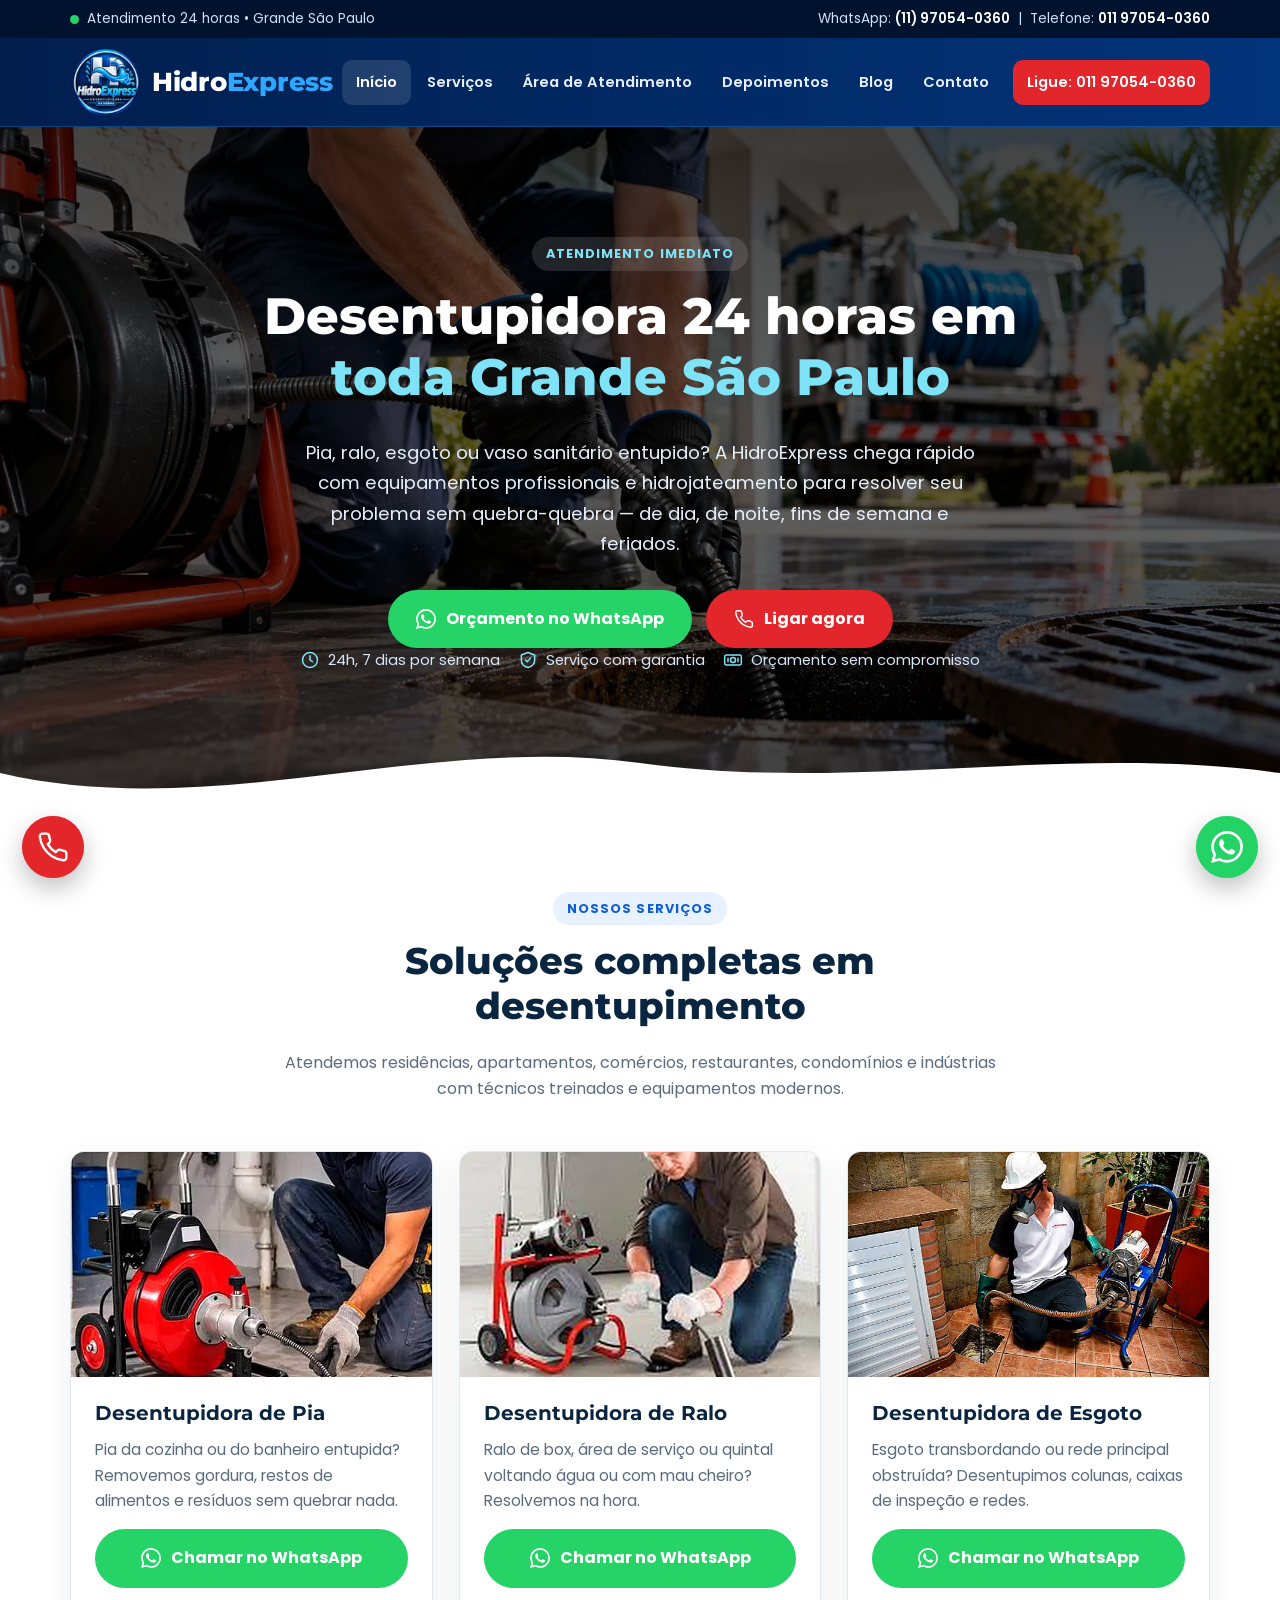
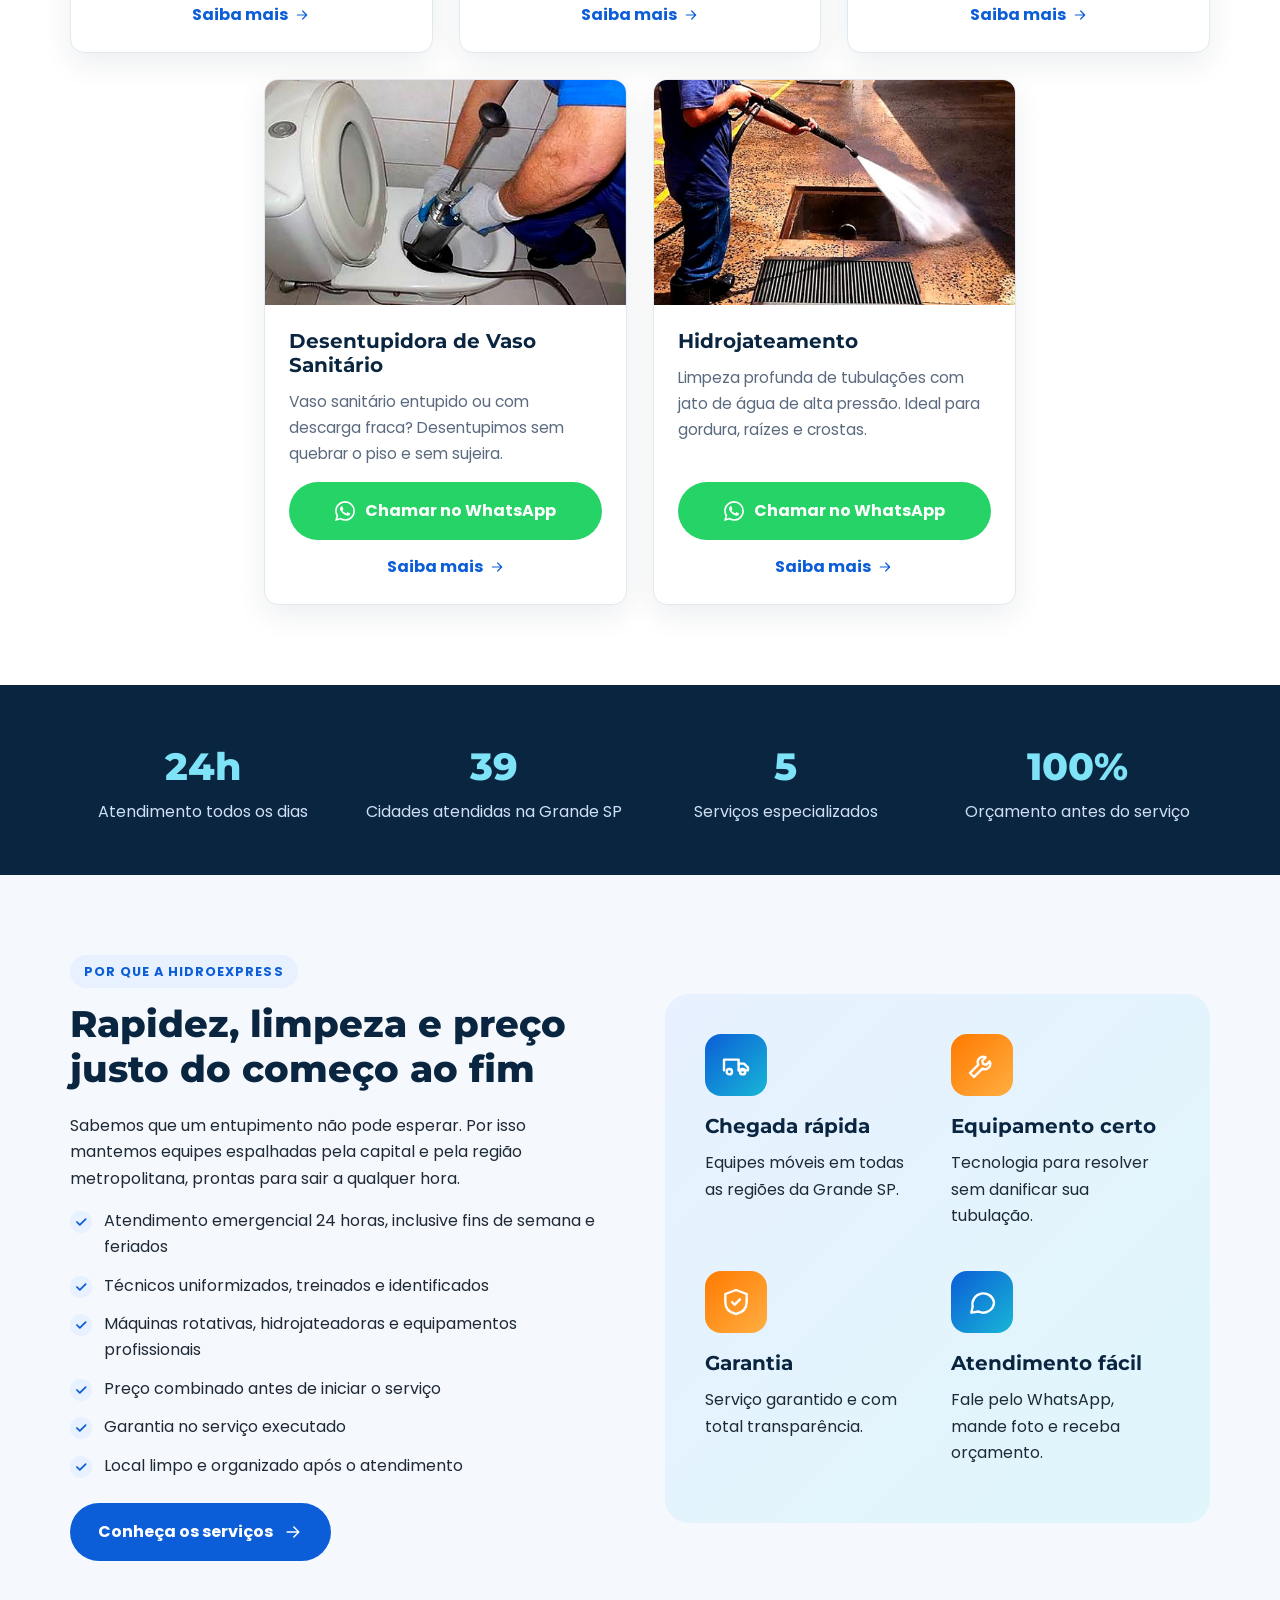
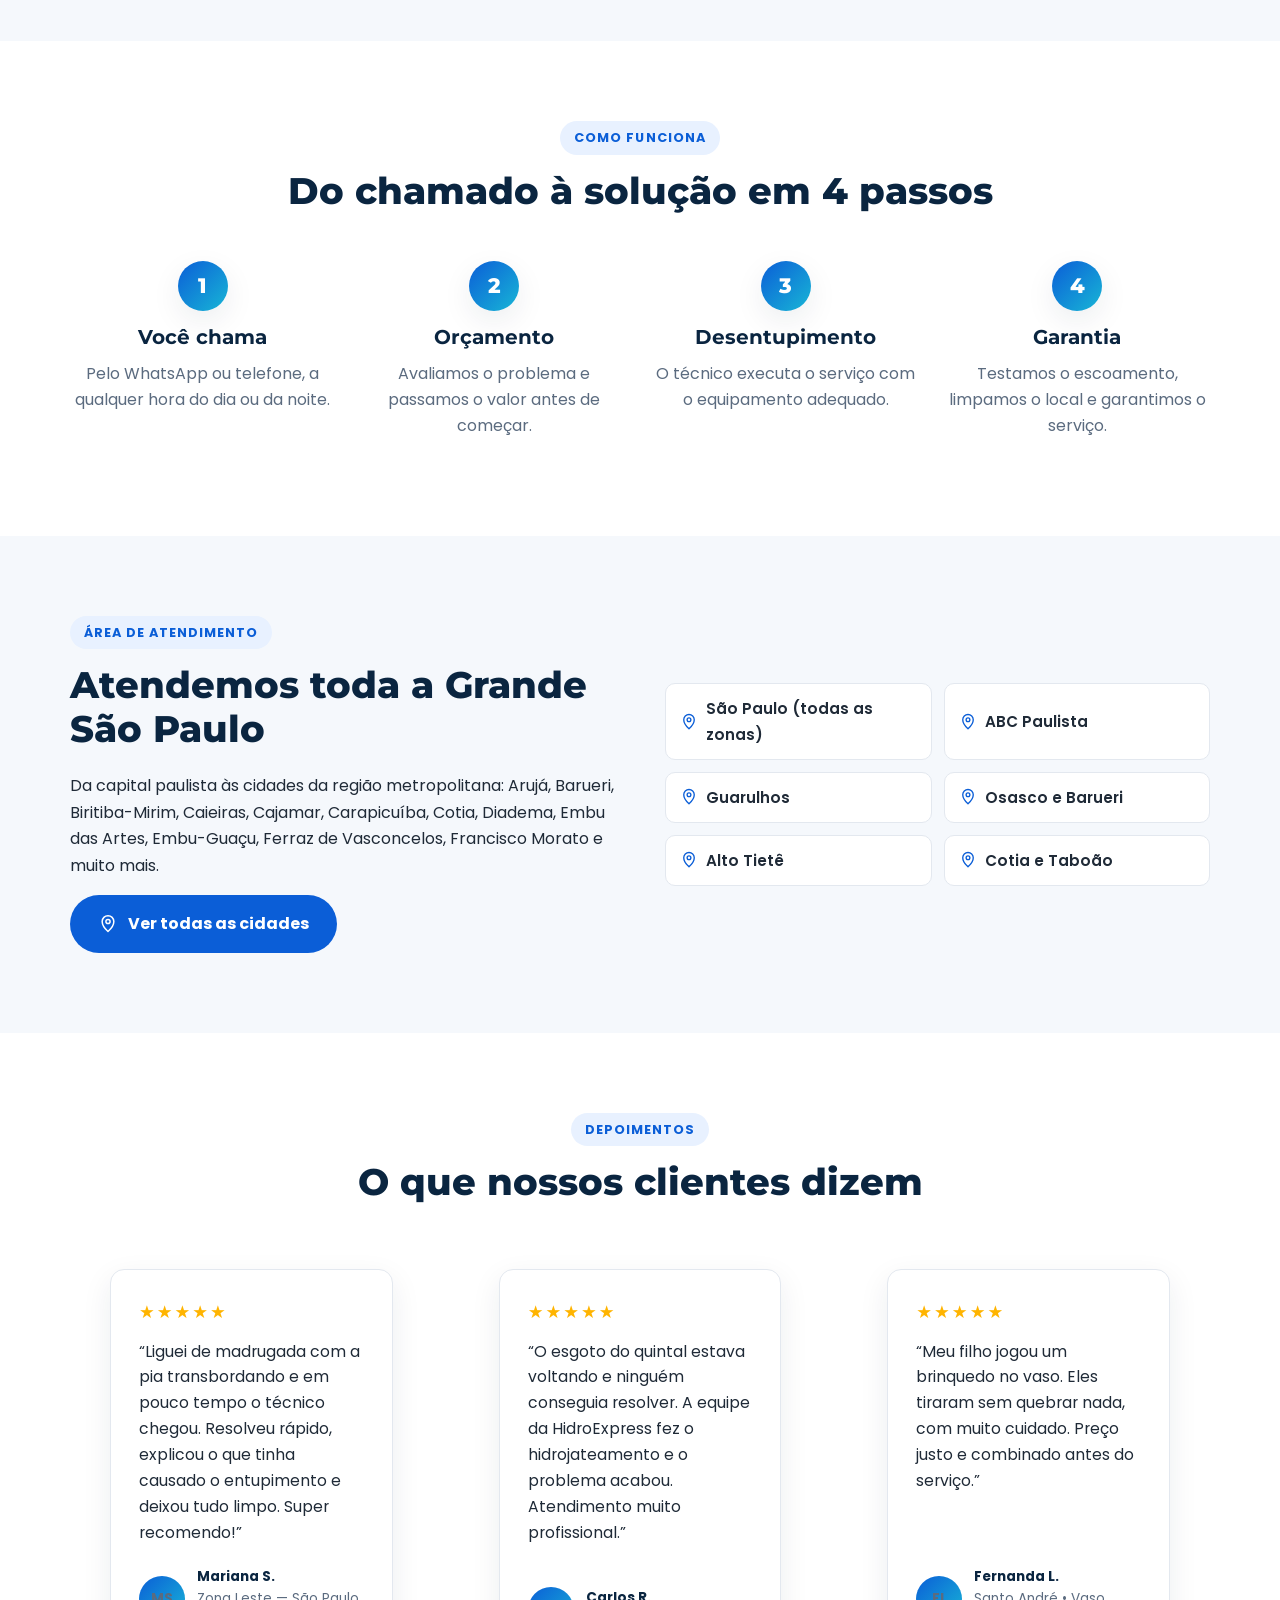
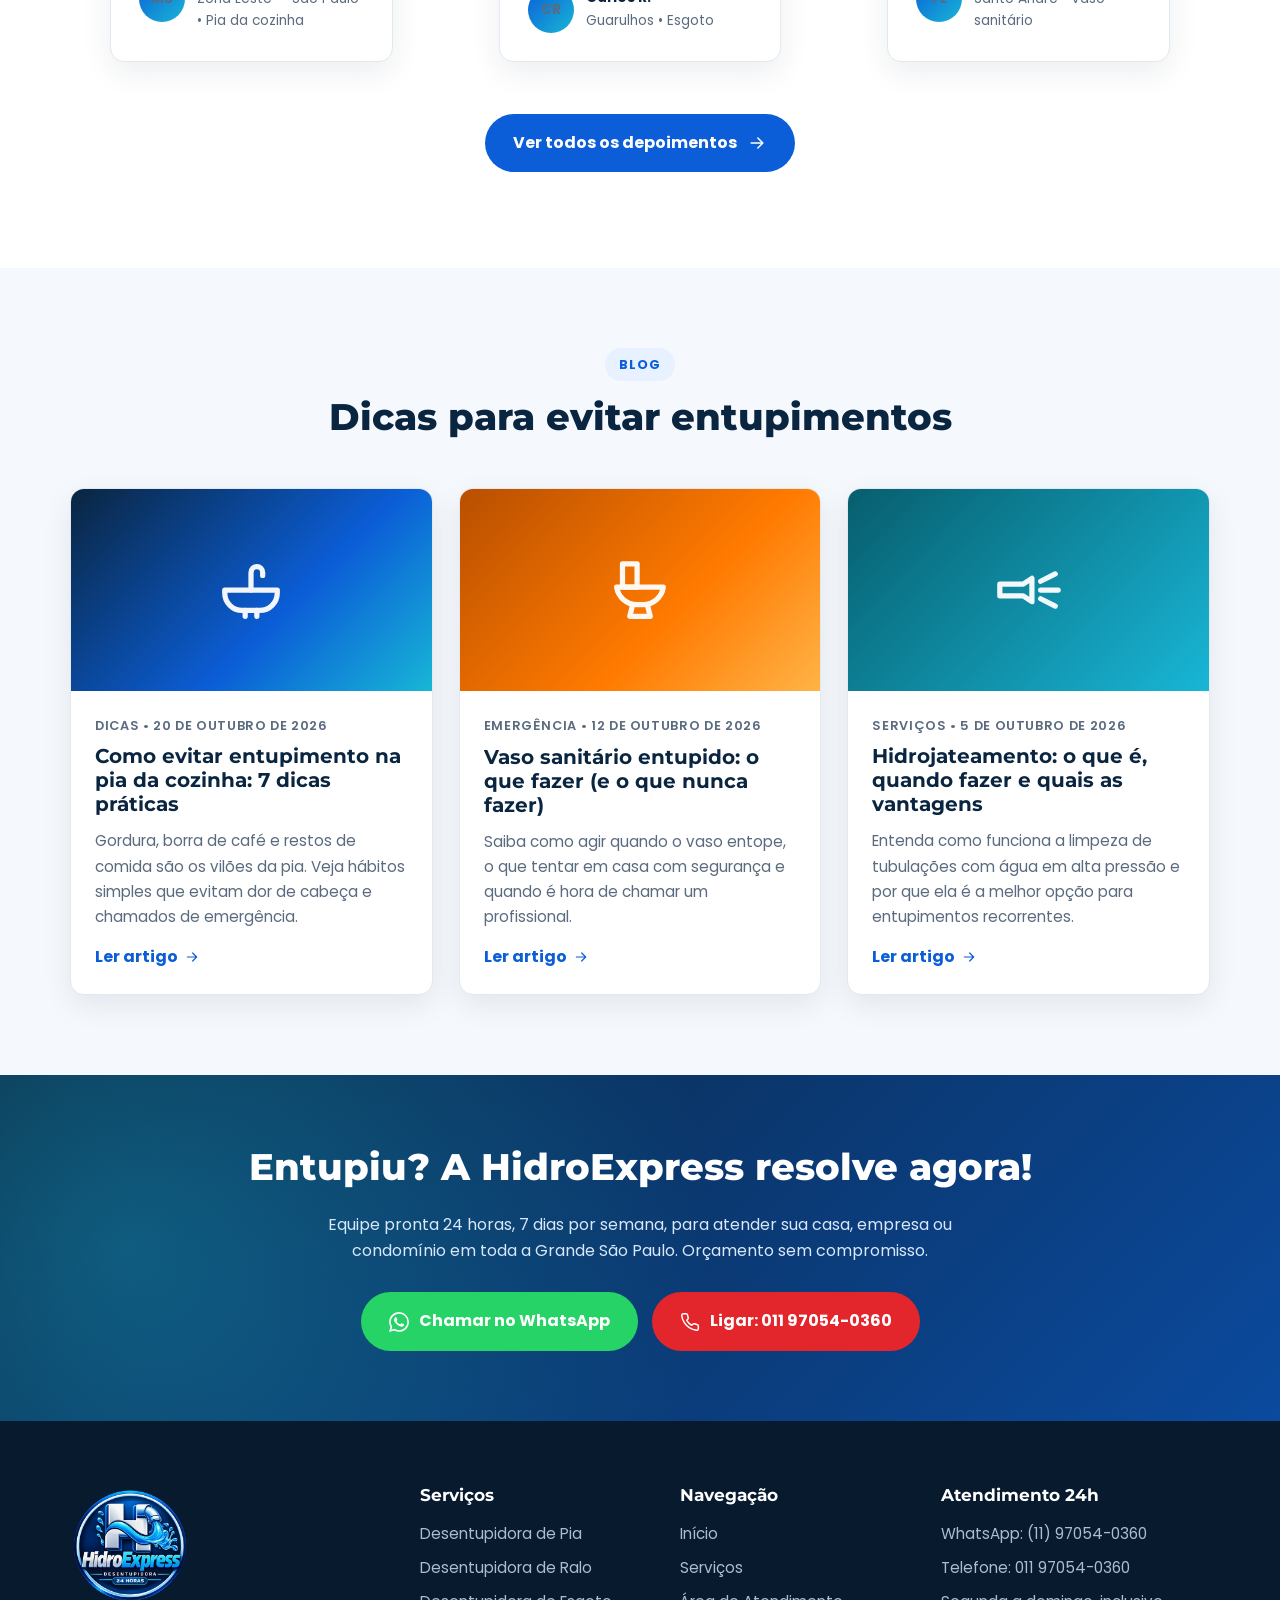
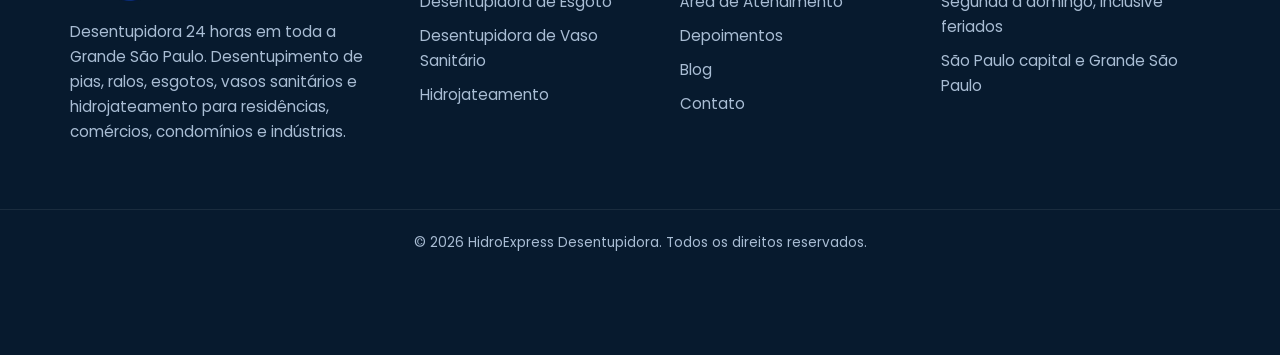
==== commit b52a5d78: "Cabeçalho na cor do logo, novo título e botão de ligar vermelho - Cabeçalho em azul-marinho do logo," ====
--- a/index.html
+++ b/index.html
@@ -47,7 +47,7 @@
 
 <header class="cabecalho">
   <div class="container">
-    <a class="logo" href="index.html"><img src="assets/img/logo.webp" width="72" height="72" alt="HidroExpress Desentupidora 24 horas — página inicial"></a>
+    <a class="logo" href="index.html" aria-label="HidroExpress — página inicial"><img src="assets/img/logo.webp" width="72" height="72" alt=""><span class="logo__nome">Hidro<span>Express</span></span></a>
     <button class="menu-toggle" type="button" aria-controls="menu" aria-expanded="false" aria-label="Abrir menu"><svg viewBox="0 0 24 24" fill="none" stroke="currentColor" stroke-width="1.8" stroke-linecap="round" stroke-linejoin="round" aria-hidden="true"><path d="M4 7h16M4 12h16M4 17h16"/></svg></button>
     <nav class="menu" id="menu" aria-label="Menu principal">
       <ul>
@@ -68,9 +68,10 @@
 <section class="hero">
   <div class="container">
     <div>
-      <span class="etiqueta" style="background:rgba(255,255,255,.12);color:#7fe3f7">Desentupidora 24 horas</span>
-      <h1>Desentupidora rápida em <em>toda a Grande São Paulo</em></h1>
-      <p class="hero__texto">Pia, ralo, esgoto ou vaso sanitário entupido? A HidroExpress chega rápido com equipamentos profissionais e hidrojateamento para resolver seu problema sem quebra-quebra — de dia, de noite, fins de semana e feriados.</p>
+      <span class="etiqueta" style="background:rgba(255,255,255,.12);color:#7fe3f7">Atendimento imediato</span>
+      <h1>Desentupidora 24 horas em <em>toda Grande São Paulo</em></h1>
+      <p class="hero__texto hero__texto--celular">Pia, ralo, esgoto ou vaso entupido? Chegamos rápido e resolvemos sem quebra-quebra.</p>
+      <p class="hero__texto hero__texto--desktop">Pia, ralo, esgoto ou vaso sanitário entupido? A HidroExpress chega rápido com equipamentos profissionais e hidrojateamento para resolver seu problema sem quebra-quebra — de dia, de noite, fins de semana e feriados.</p>
       <div class="botoes">
         <a class="btn btn--whats" href="https://wa.me/5511970540360?text=Ol%C3%A1%2C%20HidroExpress%21%20Vim%20pelo%20site%20e%20preciso%20de%20um%20or%C3%A7amento." target="_blank" rel="noopener"><svg viewBox="0 0 24 24" fill="currentColor" aria-hidden="true"><path d="M17.472 14.382c-.297-.149-1.758-.867-2.03-.967-.273-.099-.471-.148-.67.15-.197.297-.767.966-.94 1.164-.173.199-.347.223-.644.075-.297-.15-1.255-.463-2.39-1.475-.883-.788-1.48-1.761-1.653-2.059-.173-.297-.018-.458.13-.606.134-.133.298-.347.446-.52.149-.174.198-.298.298-.497.099-.198.05-.371-.025-.52-.075-.149-.669-1.612-.916-2.207-.242-.579-.487-.5-.669-.51-.173-.008-.371-.01-.57-.01-.198 0-.52.074-.792.372-.272.297-1.04 1.016-1.04 2.479 0 1.462 1.065 2.875 1.213 3.074.149.198 2.096 3.2 5.077 4.487.709.306 1.262.489 1.694.625.712.227 1.36.195 1.871.118.571-.085 1.758-.719 2.006-1.413.248-.694.248-1.289.173-1.413-.074-.124-.272-.198-.57-.347m-5.421 7.403h-.004a9.87 9.87 0 01-5.031-1.378l-.361-.214-3.741.982.998-3.648-.235-.374a9.86 9.86 0 01-1.51-5.26c.001-5.45 4.436-9.884 9.888-9.884 2.64 0 5.122 1.03 6.988 2.898a9.825 9.825 0 012.893 6.994c-.003 5.45-4.437 9.884-9.885 9.884m8.413-18.297A11.815 11.815 0 0012.05 0C5.495 0 .16 5.335.157 11.892c0 2.096.547 4.142 1.588 5.945L.057 24l6.305-1.654a11.882 11.882 0 005.683 1.448h.005c6.554 0 11.89-5.335 11.893-11.893a11.821 11.821 0 00-3.48-8.413z"/></svg> Orçamento no WhatsApp</a>
         <a class="btn btn--ligar" href="tel:+5511970540360"><svg viewBox="0 0 24 24" fill="none" stroke="currentColor" stroke-width="1.8" stroke-linecap="round" stroke-linejoin="round" aria-hidden="true"><path d="M22 16.92v3a2 2 0 0 1-2.18 2 19.79 19.79 0 0 1-8.63-3.07 19.5 19.5 0 0 1-6-6 19.79 19.79 0 0 1-3.07-8.67A2 2 0 0 1 4.11 2h3a2 2 0 0 1 2 1.72c.127.96.361 1.903.7 2.81a2 2 0 0 1-.45 2.11L8.09 9.91a16 16 0 0 0 6 6l1.27-1.27a2 2 0 0 1 2.11-.45c.907.339 1.85.573 2.81.7A2 2 0 0 1 22 16.92z"/></svg> Ligar agora</a>
--- a/assets/css/style.css
+++ b/assets/css/style.css
@@ -9,6 +9,11 @@
   --agua: #18b6d6;
   --laranja: #ff7a00;
   --laranja-escuro: #e56d00;
+  --vermelho: #e3262b;
+  --vermelho-escuro: #c41c21;
+  --azul-logo: #011e4d;
+  --azul-logo-claro: #02347a;
+  --azul-logo-destaque: #2ea8ff;
   --verde-whats: #25d366;
   --texto: #1f2a37;
   --texto-suave: #5b6b7f;
@@ -164,12 +169,12 @@
 }
 
 .btn--ligar {
-  background: var(--laranja);
+  background: var(--vermelho);
   color: #fff;
 }
 
 .btn--ligar:hover {
-  background: var(--laranja-escuro);
+  background: var(--vermelho-escuro);
 }
 
 .btn--contorno {
@@ -200,7 +205,7 @@
 /* ---------- Barra superior ---------- */
 
 .topo-info {
-  background: var(--azul-escuro);
+  background: #00122e;
   color: #cfe0f5;
   font-size: 0.85rem;
 }
@@ -247,9 +252,8 @@
   position: sticky;
   top: 0;
   z-index: 50;
-  background: rgba(255, 255, 255, 0.97);
-  backdrop-filter: blur(8px);
-  border-bottom: 1px solid var(--borda);
+  background: linear-gradient(90deg, var(--azul-logo) 0%, var(--azul-logo-claro) 100%);
+  border-bottom: 1px solid rgba(46, 168, 255, 0.25);
 }
 
 .cabecalho .container {
@@ -270,6 +274,16 @@
   text-decoration: none !important;
 }
 
+.logo__nome {
+  font-size: 1.6rem;
+  color: #fff;
+  letter-spacing: -0.01em;
+}
+
+.logo__nome span {
+  color: var(--azul-logo-destaque);
+}
+
 .logo img {
   width: 72px;
   height: 72px;
@@ -296,7 +310,7 @@
   margin: 0;
   padding: 0;
   display: flex;
-  gap: 6px;
+  gap: 2px;
   align-items: center;
 }
 
@@ -304,26 +318,27 @@
   display: block;
   padding: 10px 14px;
   border-radius: 10px;
-  color: var(--texto);
+  color: #e6effa;
   font-weight: 600;
-  font-size: 0.95rem;
+  font-size: 0.92rem;
+  white-space: nowrap;
   text-decoration: none;
 }
 
 .menu a:hover,
 .menu a[aria-current="page"] {
-  color: var(--azul);
-  background: var(--azul-claro);
+  color: #fff;
+  background: rgba(255, 255, 255, 0.12);
 }
 
 .menu .menu__cta {
-  background: var(--laranja);
+  background: var(--vermelho);
   color: #fff;
   margin-left: 8px;
 }
 
 .menu .menu__cta:hover {
-  background: var(--laranja-escuro);
+  background: var(--vermelho-escuro);
   color: #fff;
 }
 
@@ -333,7 +348,7 @@
   border: 0;
   padding: 8px;
   cursor: pointer;
-  color: var(--azul-escuro);
+  color: #fff;
 }
 
 .menu-toggle svg {
@@ -341,7 +356,7 @@
   height: 30px;
 }
 
-@media (max-width: 960px) {
+@media (max-width: 1140px) {
   .menu-toggle {
     display: block;
   }
@@ -351,8 +366,7 @@
     top: 100%;
     left: 0;
     right: 0;
-    background: #fff;
-    border-bottom: 1px solid var(--borda);
+    background: var(--azul-logo);
     box-shadow: var(--sombra);
     max-height: 0;
     overflow: hidden;
@@ -383,9 +397,9 @@
   overflow: hidden;
   color: #fff;
   background:
-    linear-gradient(180deg, rgba(10, 37, 64, 0.82) 0%, rgba(11, 74, 158, 0.72) 100%),
+    linear-gradient(180deg, rgba(0, 0, 0, 0.72) 0%, rgba(0, 0, 0, 0.6) 55%, rgba(0, 0, 0, 0.75) 100%),
     url("../img/hero.webp") center / cover no-repeat,
-    #0a2540;
+    #111;
   padding: 110px 0 140px;
   text-align: center;
 }
@@ -424,6 +438,29 @@
   color: #e6effa;
   max-width: 680px;
   margin: 0 auto 30px;
+}
+
+.hero__texto--celular {
+  display: none;
+}
+
+@media (max-width: 640px) {
+  .hero__texto--desktop {
+    display: none;
+  }
+
+  .hero__texto--celular {
+    display: block;
+  }
+
+  .logo__nome {
+    font-size: 1.3rem;
+  }
+
+  .logo img {
+    width: 60px;
+    height: 60px;
+  }
 }
 
 .hero .botoes,
@@ -1329,11 +1366,11 @@
 
 .flutuante--ligar {
   left: 22px;
-  background: var(--laranja);
+  background: var(--vermelho);
 }
 
 .flutuante--ligar::before {
-  background: rgba(255, 122, 0, 0.5);
+  background: rgba(227, 38, 43, 0.5);
 }
 
 .flutuante__rotulo {
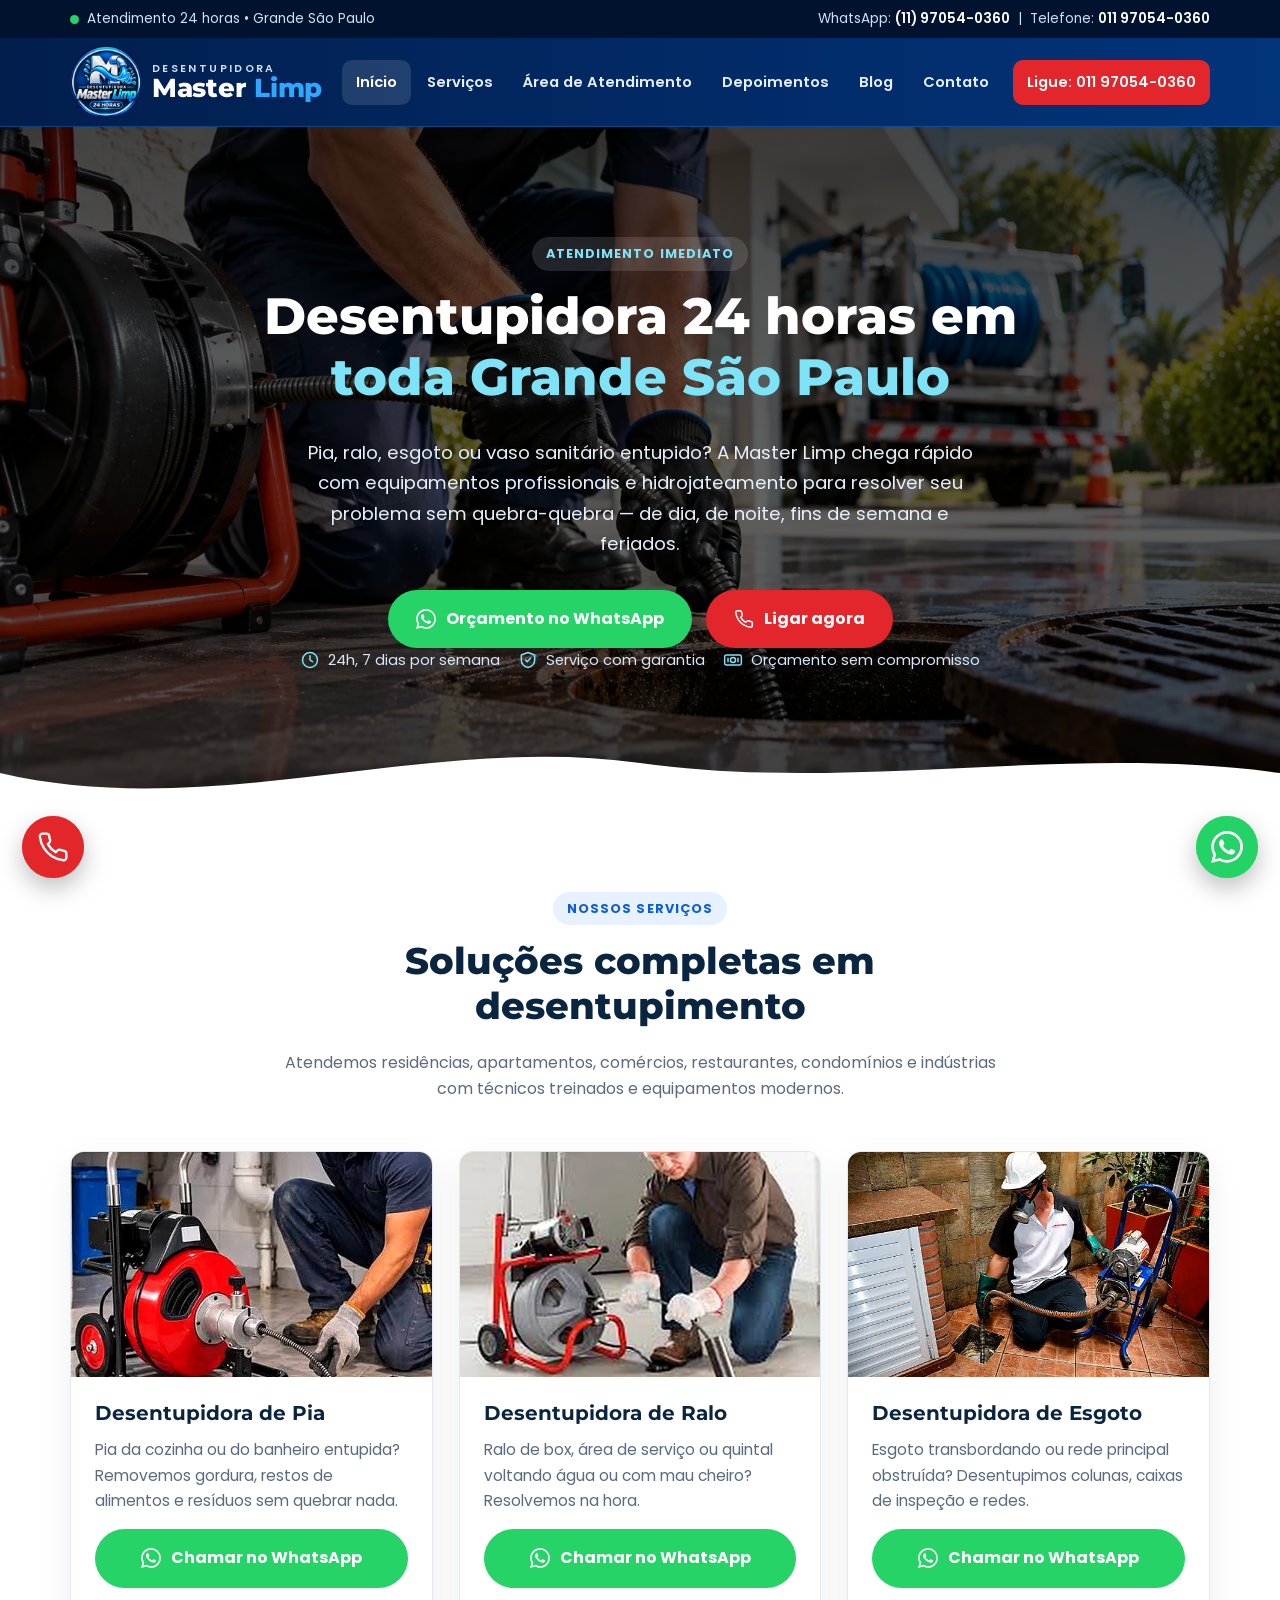
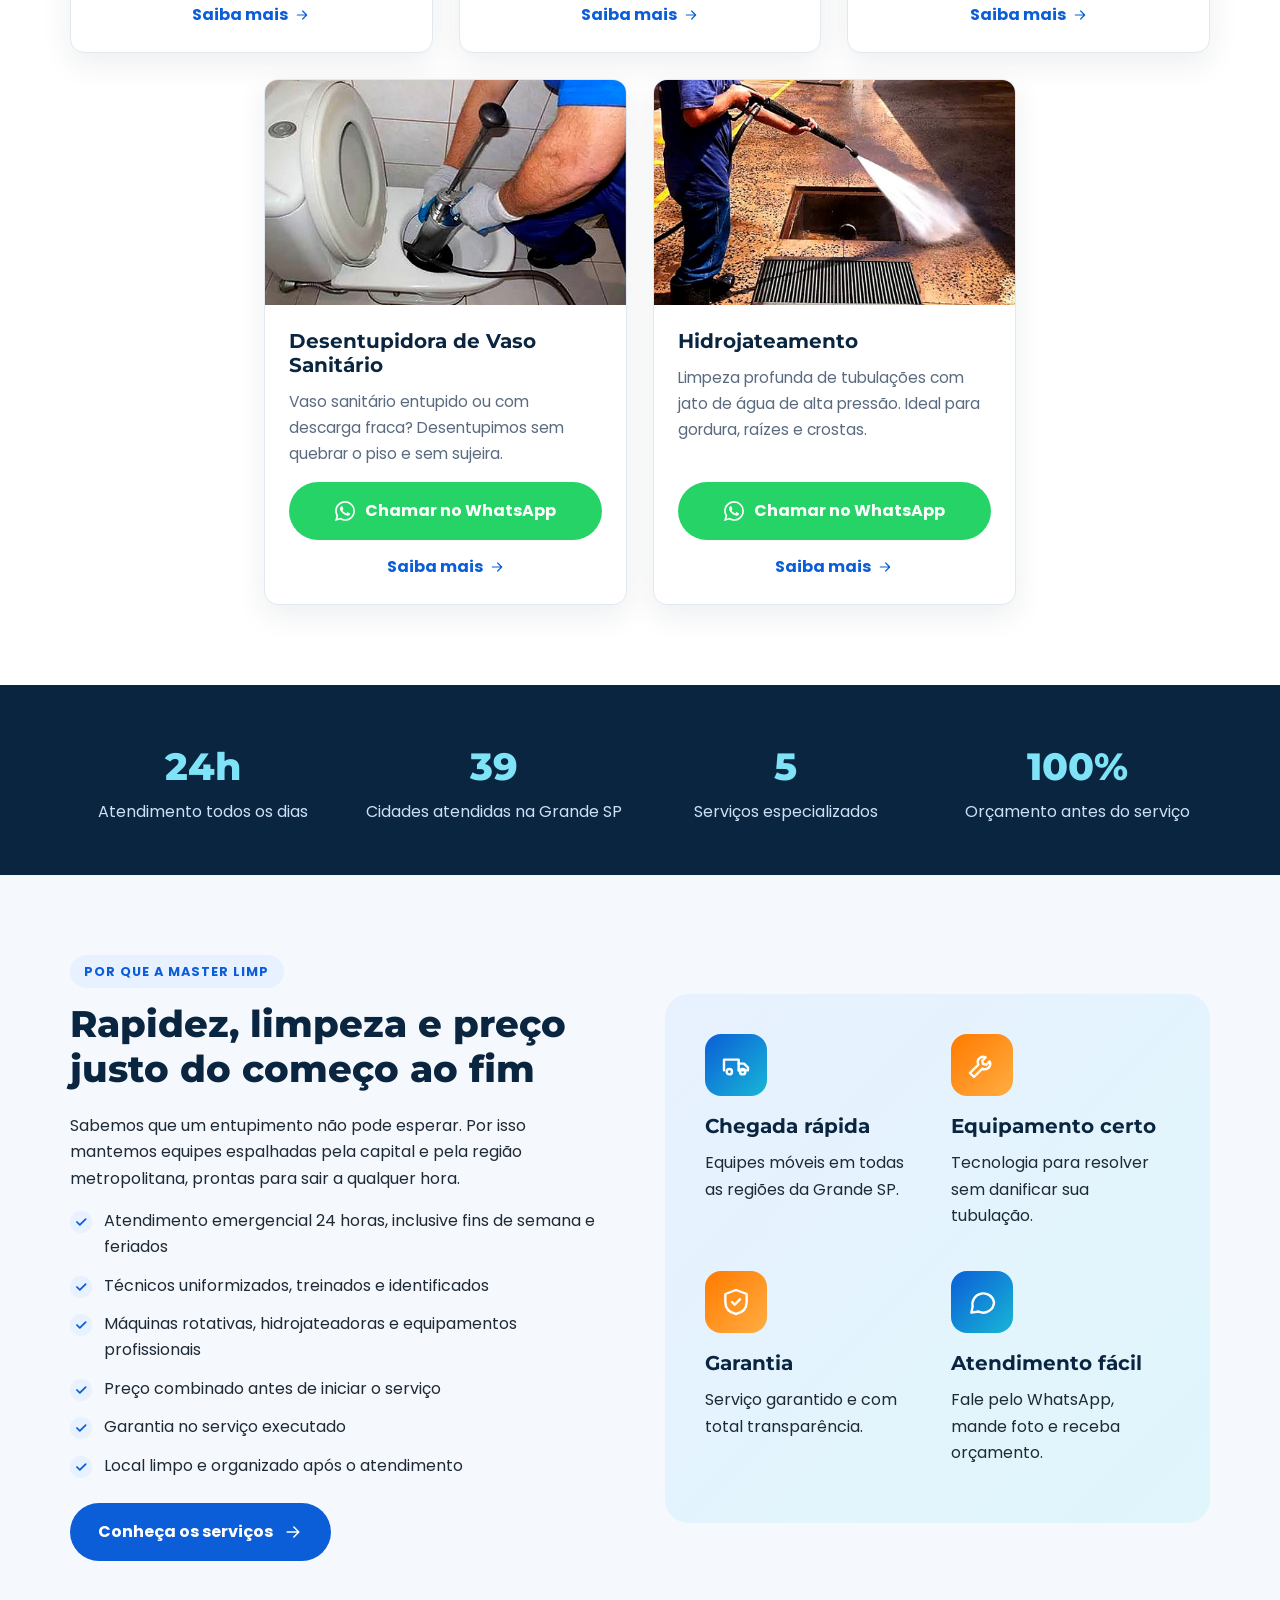
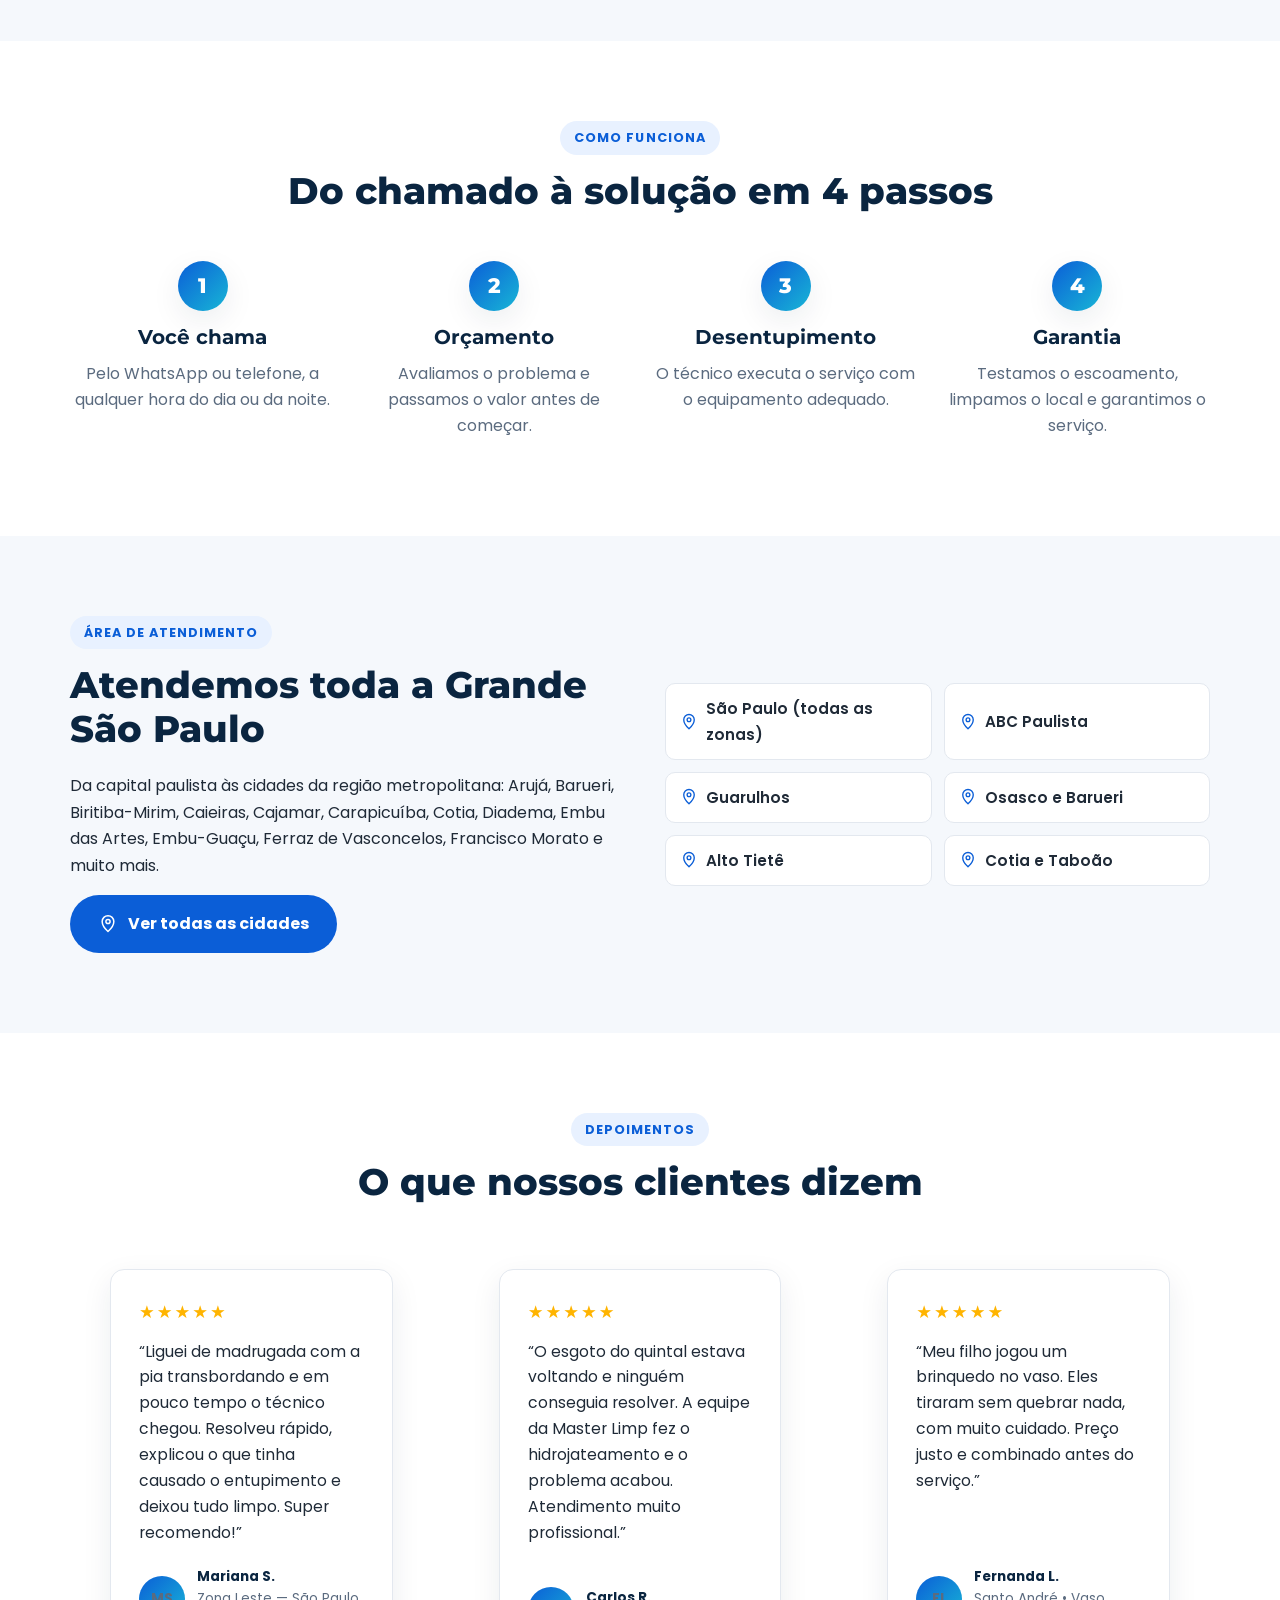
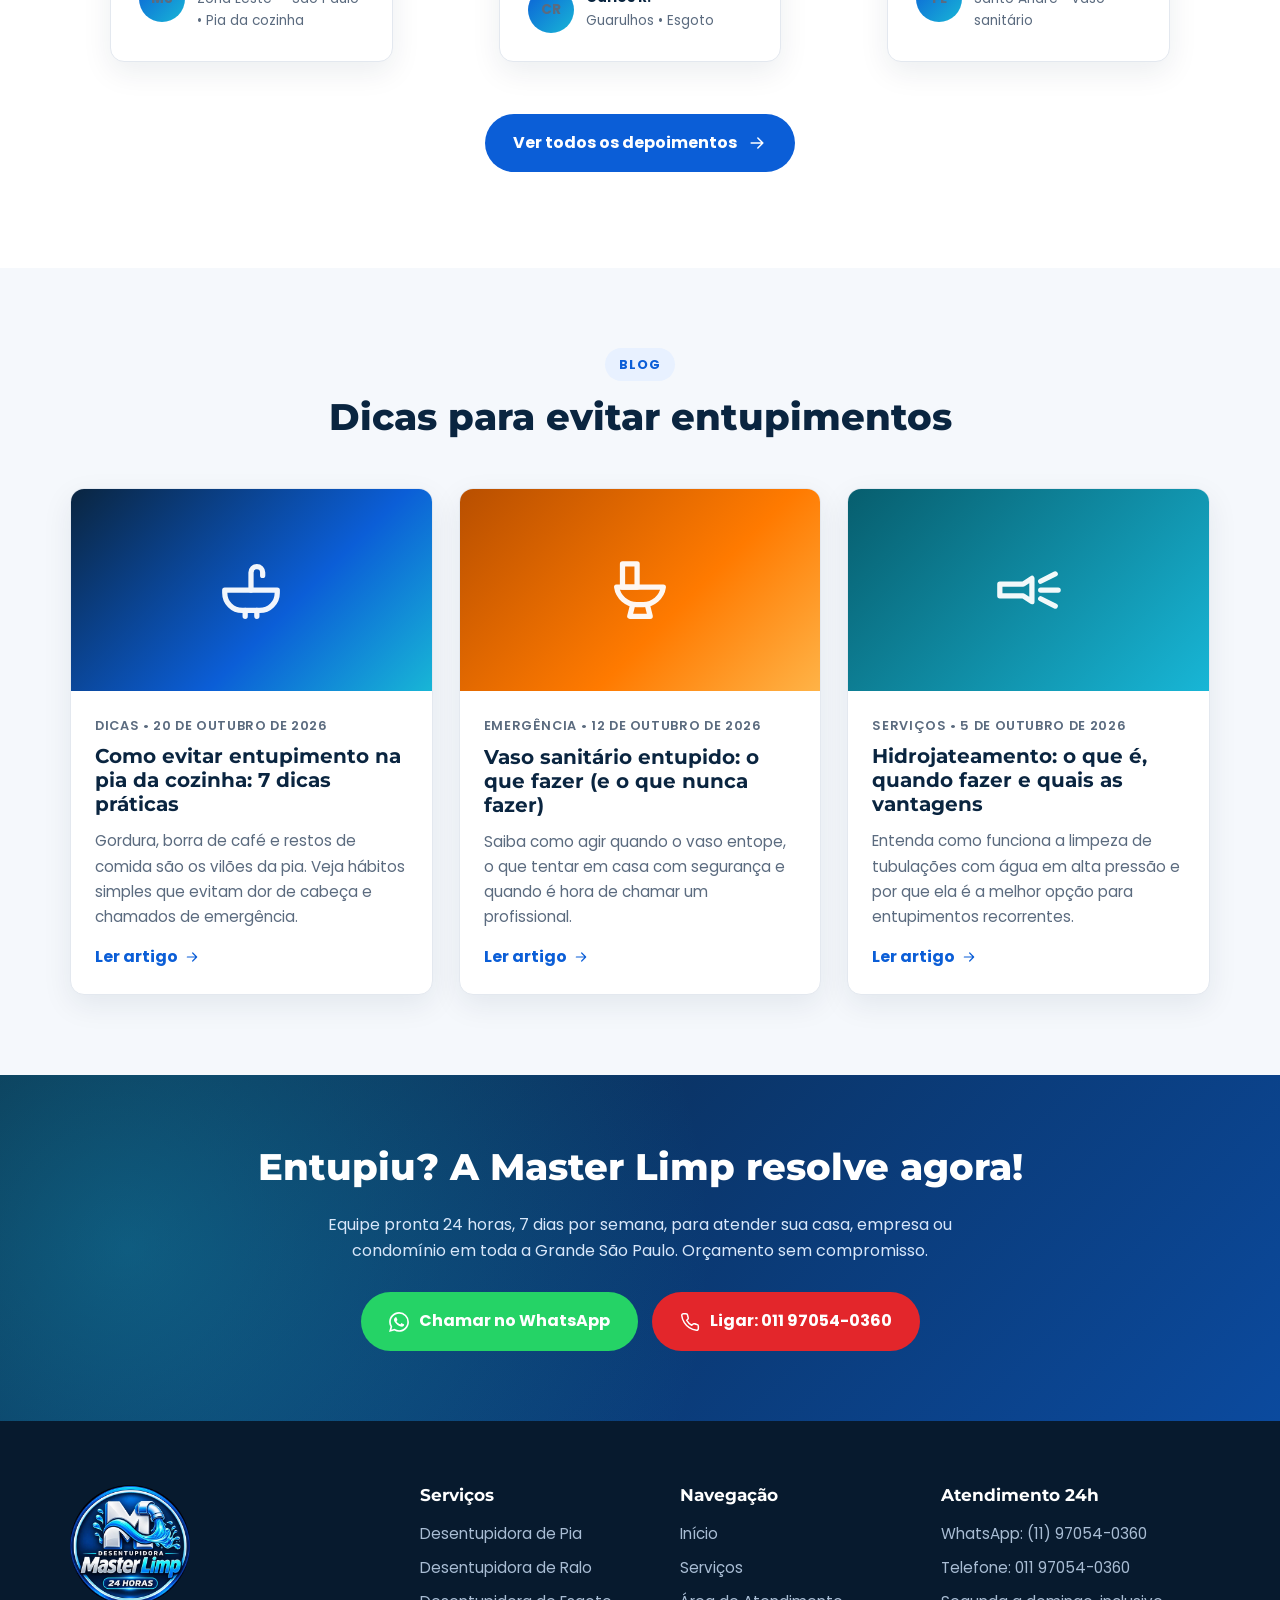
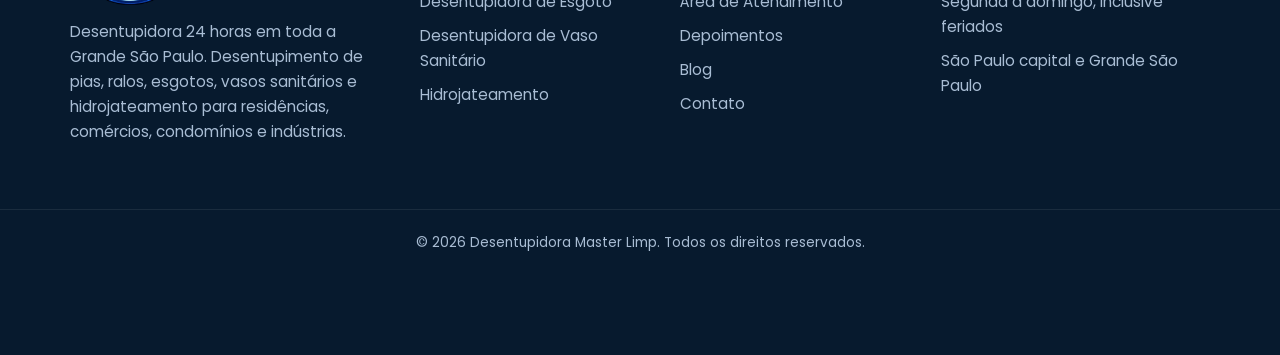
==== commit 4d507a93: "Renomeia o site para Desentupidora Master Limp - Novo logo (cabeçalho, rodapé e ícone da aba) - Nome" ====
--- a/index.html
+++ b/index.html
@@ -2,26 +2,42 @@
 <html lang="pt-BR" class="no-js">
 <head>
   <meta charset="UTF-8">
+  <!-- Google Tag Manager -->
+  <script>(function(w,d,s,l,i){w[l]=w[l]||[];w[l].push({'gtm.start':
+  new Date().getTime(),event:'gtm.js'});var f=d.getElementsByTagName(s)[0],
+  j=d.createElement(s),dl=l!='dataLayer'?'&l='+l:'';j.async=true;j.src=
+  'https://www.googletagmanager.com/gtm.js?id='+i+dl;f.parentNode.insertBefore(j,f);
+  })(window,document,'script','dataLayer','GTM-KRRHQ2VH');</script>
+  <!-- End Google Tag Manager -->
+  <!-- Google tag (gtag.js) -->
+  <script async src="https://www.googletagmanager.com/gtag/js?id=AW-18390163092"></script>
+  <script>
+    window.dataLayer = window.dataLayer || [];
+    function gtag(){dataLayer.push(arguments);}
+    gtag('js', new Date());
+
+    gtag('config', 'AW-18390163092');
+  </script>
   <meta name="viewport" content="width=device-width, initial-scale=1">
-  <title>HidroExpress | Desentupidora 24h na Grande São Paulo</title>
+  <title>Desentupidora Master Limp | 24h na Grande São Paulo</title>
   <meta name="description" content="Desentupidora 24 horas em São Paulo e Grande SP. Desentupimento de pia, ralo, esgoto, vaso sanitário e hidrojateamento. Chame no WhatsApp (11) 97054-0360.">
   <meta name="theme-color" content="#0a2540">
   <meta property="og:type" content="website">
   <meta property="og:locale" content="pt_BR">
-  <meta property="og:site_name" content="HidroExpress">
-  <meta property="og:title" content="HidroExpress | Desentupidora 24h na Grande São Paulo">
+  <meta property="og:site_name" content="Desentupidora Master Limp">
+  <meta property="og:title" content="Desentupidora Master Limp | 24h na Grande São Paulo">
   <meta property="og:description" content="Desentupidora 24 horas em São Paulo e Grande SP. Desentupimento de pia, ralo, esgoto, vaso sanitário e hidrojateamento. Chame no WhatsApp (11) 97054-0360.">
-  <link rel="icon" href="assets/img/favicon.png" type="image/png">
-  <link rel="apple-touch-icon" href="assets/img/favicon.png">
+  <link rel="icon" href="/assets/img/favicon.png" type="image/png">
+  <link rel="apple-touch-icon" href="/assets/img/favicon.png">
   <link rel="preconnect" href="https://fonts.googleapis.com">
   <link rel="preconnect" href="https://fonts.gstatic.com" crossorigin>
   <link href="https://fonts.googleapis.com/css2?family=Montserrat:wght@700;800&family=Poppins:wght@400;500;600;700&display=swap" rel="stylesheet">
-  <link rel="stylesheet" href="assets/css/style.css">
+  <link rel="stylesheet" href="/assets/css/style.css">
   <script type="application/ld+json">
   {
     "@context": "https://schema.org",
     "@type": "Plumber",
-    "name": "HidroExpress Desentupidora",
+    "name": "Desentupidora Master Limp",
     "description": "Desentupidora 24 horas na Grande São Paulo: pia, ralo, esgoto, vaso sanitário e hidrojateamento.",
     "telephone": "+55-11-97054-0360",
     "areaServed": {"@type": "AdministrativeArea", "name": "Região Metropolitana de São Paulo"},
@@ -36,28 +52,32 @@
   </script>
 </head>
 <body>
+<!-- Google Tag Manager (noscript) -->
+<noscript><iframe src="https://www.googletagmanager.com/ns.html?id=GTM-KRRHQ2VH"
+height="0" width="0" style="display:none;visibility:hidden"></iframe></noscript>
+<!-- End Google Tag Manager (noscript) -->
 <a class="skip-link" href="#conteudo">Pular para o conteúdo</a>
 
 <div class="topo-info">
   <div class="container">
     <span class="topo-info__24h"><span class="pulso"></span> Atendimento 24 horas • Grande São Paulo</span>
-    <span class="topo-info__contato">WhatsApp: <a href="https://wa.me/5511970540360?text=Ol%C3%A1%2C%20HidroExpress%21%20Vim%20pelo%20site%20e%20preciso%20de%20um%20or%C3%A7amento." target="_blank" rel="noopener">(11) 97054-0360</a> &nbsp;|&nbsp; Telefone: <a href="tel:+5511970540360">011 97054-0360</a></span>
+    <span class="topo-info__contato">WhatsApp: <a href="https://wa.me/5511970540360?text=Ol%C3%A1%2C%20Desentupidora%20Master%20Limp%21%20Vim%20pelo%20site%20e%20preciso%20de%20um%20or%C3%A7amento." target="_blank" rel="noopener">(11) 97054-0360</a> &nbsp;|&nbsp; Telefone: <a href="tel:011970540360">011 97054-0360</a></span>
   </div>
 </div>
 
 <header class="cabecalho">
   <div class="container">
-    <a class="logo" href="index.html" aria-label="HidroExpress — página inicial"><img src="assets/img/logo.webp" width="72" height="72" alt=""><span class="logo__nome">Hidro<span>Express</span></span></a>
+    <a class="logo" href="/" aria-label="Master Limp — página inicial"><img src="/assets/img/logo.webp" width="72" height="72" alt=""><span class="logo__nome"><small>Desentupidora</small><b>Master <span>Limp</span></b></span></a>
     <button class="menu-toggle" type="button" aria-controls="menu" aria-expanded="false" aria-label="Abrir menu"><svg viewBox="0 0 24 24" fill="none" stroke="currentColor" stroke-width="1.8" stroke-linecap="round" stroke-linejoin="round" aria-hidden="true"><path d="M4 7h16M4 12h16M4 17h16"/></svg></button>
     <nav class="menu" id="menu" aria-label="Menu principal">
       <ul>
-        <li><a href="index.html" aria-current="page">Início</a></li>
-        <li><a href="servicos.html">Serviços</a></li>
-        <li><a href="area-de-atendimento.html">Área de Atendimento</a></li>
-        <li><a href="depoimentos.html">Depoimentos</a></li>
-        <li><a href="blog.html">Blog</a></li>
-        <li><a href="contato.html">Contato</a></li>
-        <li><a class="menu__cta" href="tel:+5511970540360">Ligue: 011 97054-0360</a></li>
+        <li><a href="/" aria-current="page">Início</a></li>
+        <li><a href="/servicos">Serviços</a></li>
+        <li><a href="/area-de-atendimento">Área de Atendimento</a></li>
+        <li><a href="/depoimentos">Depoimentos</a></li>
+        <li><a href="/blog">Blog</a></li>
+        <li><a href="/contato">Contato</a></li>
+        <li><a class="menu__cta" href="tel:011970540360">Ligue: 011 97054-0360</a></li>
       </ul>
     </nav>
   </div>
@@ -71,10 +91,10 @@
       <span class="etiqueta" style="background:rgba(255,255,255,.12);color:#7fe3f7">Atendimento imediato</span>
       <h1>Desentupidora 24 horas em <em>toda Grande São Paulo</em></h1>
       <p class="hero__texto hero__texto--celular">Pia, ralo, esgoto ou vaso entupido? Chegamos rápido e resolvemos sem quebra-quebra.</p>
-      <p class="hero__texto hero__texto--desktop">Pia, ralo, esgoto ou vaso sanitário entupido? A HidroExpress chega rápido com equipamentos profissionais e hidrojateamento para resolver seu problema sem quebra-quebra — de dia, de noite, fins de semana e feriados.</p>
+      <p class="hero__texto hero__texto--desktop">Pia, ralo, esgoto ou vaso sanitário entupido? A Master Limp chega rápido com equipamentos profissionais e hidrojateamento para resolver seu problema sem quebra-quebra — de dia, de noite, fins de semana e feriados.</p>
       <div class="botoes">
-        <a class="btn btn--whats" href="https://wa.me/5511970540360?text=Ol%C3%A1%2C%20HidroExpress%21%20Vim%20pelo%20site%20e%20preciso%20de%20um%20or%C3%A7amento." target="_blank" rel="noopener"><svg viewBox="0 0 24 24" fill="currentColor" aria-hidden="true"><path d="M17.472 14.382c-.297-.149-1.758-.867-2.03-.967-.273-.099-.471-.148-.67.15-.197.297-.767.966-.94 1.164-.173.199-.347.223-.644.075-.297-.15-1.255-.463-2.39-1.475-.883-.788-1.48-1.761-1.653-2.059-.173-.297-.018-.458.13-.606.134-.133.298-.347.446-.52.149-.174.198-.298.298-.497.099-.198.05-.371-.025-.52-.075-.149-.669-1.612-.916-2.207-.242-.579-.487-.5-.669-.51-.173-.008-.371-.01-.57-.01-.198 0-.52.074-.792.372-.272.297-1.04 1.016-1.04 2.479 0 1.462 1.065 2.875 1.213 3.074.149.198 2.096 3.2 5.077 4.487.709.306 1.262.489 1.694.625.712.227 1.36.195 1.871.118.571-.085 1.758-.719 2.006-1.413.248-.694.248-1.289.173-1.413-.074-.124-.272-.198-.57-.347m-5.421 7.403h-.004a9.87 9.87 0 01-5.031-1.378l-.361-.214-3.741.982.998-3.648-.235-.374a9.86 9.86 0 01-1.51-5.26c.001-5.45 4.436-9.884 9.888-9.884 2.64 0 5.122 1.03 6.988 2.898a9.825 9.825 0 012.893 6.994c-.003 5.45-4.437 9.884-9.885 9.884m8.413-18.297A11.815 11.815 0 0012.05 0C5.495 0 .16 5.335.157 11.892c0 2.096.547 4.142 1.588 5.945L.057 24l6.305-1.654a11.882 11.882 0 005.683 1.448h.005c6.554 0 11.89-5.335 11.893-11.893a11.821 11.821 0 00-3.48-8.413z"/></svg> Orçamento no WhatsApp</a>
-        <a class="btn btn--ligar" href="tel:+5511970540360"><svg viewBox="0 0 24 24" fill="none" stroke="currentColor" stroke-width="1.8" stroke-linecap="round" stroke-linejoin="round" aria-hidden="true"><path d="M22 16.92v3a2 2 0 0 1-2.18 2 19.79 19.79 0 0 1-8.63-3.07 19.5 19.5 0 0 1-6-6 19.79 19.79 0 0 1-3.07-8.67A2 2 0 0 1 4.11 2h3a2 2 0 0 1 2 1.72c.127.96.361 1.903.7 2.81a2 2 0 0 1-.45 2.11L8.09 9.91a16 16 0 0 0 6 6l1.27-1.27a2 2 0 0 1 2.11-.45c.907.339 1.85.573 2.81.7A2 2 0 0 1 22 16.92z"/></svg> Ligar agora</a>
+        <a class="btn btn--whats" href="https://wa.me/5511970540360?text=Ol%C3%A1%2C%20Desentupidora%20Master%20Limp%21%20Vim%20pelo%20site%20e%20preciso%20de%20um%20or%C3%A7amento." target="_blank" rel="noopener"><svg viewBox="0 0 24 24" fill="currentColor" aria-hidden="true"><path d="M17.472 14.382c-.297-.149-1.758-.867-2.03-.967-.273-.099-.471-.148-.67.15-.197.297-.767.966-.94 1.164-.173.199-.347.223-.644.075-.297-.15-1.255-.463-2.39-1.475-.883-.788-1.48-1.761-1.653-2.059-.173-.297-.018-.458.13-.606.134-.133.298-.347.446-.52.149-.174.198-.298.298-.497.099-.198.05-.371-.025-.52-.075-.149-.669-1.612-.916-2.207-.242-.579-.487-.5-.669-.51-.173-.008-.371-.01-.57-.01-.198 0-.52.074-.792.372-.272.297-1.04 1.016-1.04 2.479 0 1.462 1.065 2.875 1.213 3.074.149.198 2.096 3.2 5.077 4.487.709.306 1.262.489 1.694.625.712.227 1.36.195 1.871.118.571-.085 1.758-.719 2.006-1.413.248-.694.248-1.289.173-1.413-.074-.124-.272-.198-.57-.347m-5.421 7.403h-.004a9.87 9.87 0 01-5.031-1.378l-.361-.214-3.741.982.998-3.648-.235-.374a9.86 9.86 0 01-1.51-5.26c.001-5.45 4.436-9.884 9.888-9.884 2.64 0 5.122 1.03 6.988 2.898a9.825 9.825 0 012.893 6.994c-.003 5.45-4.437 9.884-9.885 9.884m8.413-18.297A11.815 11.815 0 0012.05 0C5.495 0 .16 5.335.157 11.892c0 2.096.547 4.142 1.588 5.945L.057 24l6.305-1.654a11.882 11.882 0 005.683 1.448h.005c6.554 0 11.89-5.335 11.893-11.893a11.821 11.821 0 00-3.48-8.413z"/></svg> Orçamento no WhatsApp</a>
+        <a class="btn btn--ligar" href="tel:011970540360"><svg viewBox="0 0 24 24" fill="none" stroke="currentColor" stroke-width="1.8" stroke-linecap="round" stroke-linejoin="round" aria-hidden="true"><path d="M22 16.92v3a2 2 0 0 1-2.18 2 19.79 19.79 0 0 1-8.63-3.07 19.5 19.5 0 0 1-6-6 19.79 19.79 0 0 1-3.07-8.67A2 2 0 0 1 4.11 2h3a2 2 0 0 1 2 1.72c.127.96.361 1.903.7 2.81a2 2 0 0 1-.45 2.11L8.09 9.91a16 16 0 0 0 6 6l1.27-1.27a2 2 0 0 1 2.11-.45c.907.339 1.85.573 2.81.7A2 2 0 0 1 22 16.92z"/></svg> Ligar agora</a>
       </div>
       <ul class="hero__selos lista-limpa">
         <li><svg viewBox="0 0 24 24" fill="none" stroke="currentColor" stroke-width="1.8" stroke-linecap="round" stroke-linejoin="round" aria-hidden="true"><circle cx="12" cy="12" r="9"/><path d="M12 7v5l3 2"/></svg> 24h, 7 dias por semana</li>
@@ -94,48 +114,48 @@
     </div>
     <div class="grid-servicos">
       <article class="card card--servico revelar">
-        <img class="card__img" src="assets/img/servico-pia.jpg" alt="Desentupidora de Pia — HidroExpress" loading="lazy">
+        <img class="card__img" src="/assets/img/servico-pia.jpg" alt="Desentupidora de Pia — Master Limp" loading="lazy">
         <div class="card__corpo">
           <h3>Desentupidora de Pia</h3>
           <p>Pia da cozinha ou do banheiro entupida? Removemos gordura, restos de alimentos e resíduos sem quebrar nada.</p>
-          <a class="btn btn--whats" href="https://wa.me/5511970540360?text=Ol%C3%A1%2C%20HidroExpress%21%20Preciso%20de%20or%C3%A7amento%20para%3A%20Desentupidora%20de%20Pia." target="_blank" rel="noopener"><svg viewBox="0 0 24 24" fill="currentColor" aria-hidden="true"><path d="M17.472 14.382c-.297-.149-1.758-.867-2.03-.967-.273-.099-.471-.148-.67.15-.197.297-.767.966-.94 1.164-.173.199-.347.223-.644.075-.297-.15-1.255-.463-2.39-1.475-.883-.788-1.48-1.761-1.653-2.059-.173-.297-.018-.458.13-.606.134-.133.298-.347.446-.52.149-.174.198-.298.298-.497.099-.198.05-.371-.025-.52-.075-.149-.669-1.612-.916-2.207-.242-.579-.487-.5-.669-.51-.173-.008-.371-.01-.57-.01-.198 0-.52.074-.792.372-.272.297-1.04 1.016-1.04 2.479 0 1.462 1.065 2.875 1.213 3.074.149.198 2.096 3.2 5.077 4.487.709.306 1.262.489 1.694.625.712.227 1.36.195 1.871.118.571-.085 1.758-.719 2.006-1.413.248-.694.248-1.289.173-1.413-.074-.124-.272-.198-.57-.347m-5.421 7.403h-.004a9.87 9.87 0 01-5.031-1.378l-.361-.214-3.741.982.998-3.648-.235-.374a9.86 9.86 0 01-1.51-5.26c.001-5.45 4.436-9.884 9.888-9.884 2.64 0 5.122 1.03 6.988 2.898a9.825 9.825 0 012.893 6.994c-.003 5.45-4.437 9.884-9.885 9.884m8.413-18.297A11.815 11.815 0 0012.05 0C5.495 0 .16 5.335.157 11.892c0 2.096.547 4.142 1.588 5.945L.057 24l6.305-1.654a11.882 11.882 0 005.683 1.448h.005c6.554 0 11.89-5.335 11.893-11.893a11.821 11.821 0 00-3.48-8.413z"/></svg> Chamar no WhatsApp</a>
-          <a class="card__link" href="servicos.html#pia">Saiba mais <svg width="16" height="16" viewBox="0 0 24 24" fill="none" stroke="currentColor" stroke-width="1.8" stroke-linecap="round" stroke-linejoin="round" aria-hidden="true"><path d="M5 12h14M13 6l6 6-6 6"/></svg></a>
-        </div>
-      </article>
-      <article class="card card--servico revelar">
-        <img class="card__img" src="assets/img/servico-ralo.jpg" alt="Desentupidora de Ralo — HidroExpress" loading="lazy">
+          <a class="btn btn--whats" href="https://wa.me/5511970540360?text=Ol%C3%A1%2C%20Desentupidora%20Master%20Limp%21%20Preciso%20de%20or%C3%A7amento%20para%3A%20Desentupidora%20de%20Pia." target="_blank" rel="noopener"><svg viewBox="0 0 24 24" fill="currentColor" aria-hidden="true"><path d="M17.472 14.382c-.297-.149-1.758-.867-2.03-.967-.273-.099-.471-.148-.67.15-.197.297-.767.966-.94 1.164-.173.199-.347.223-.644.075-.297-.15-1.255-.463-2.39-1.475-.883-.788-1.48-1.761-1.653-2.059-.173-.297-.018-.458.13-.606.134-.133.298-.347.446-.52.149-.174.198-.298.298-.497.099-.198.05-.371-.025-.52-.075-.149-.669-1.612-.916-2.207-.242-.579-.487-.5-.669-.51-.173-.008-.371-.01-.57-.01-.198 0-.52.074-.792.372-.272.297-1.04 1.016-1.04 2.479 0 1.462 1.065 2.875 1.213 3.074.149.198 2.096 3.2 5.077 4.487.709.306 1.262.489 1.694.625.712.227 1.36.195 1.871.118.571-.085 1.758-.719 2.006-1.413.248-.694.248-1.289.173-1.413-.074-.124-.272-.198-.57-.347m-5.421 7.403h-.004a9.87 9.87 0 01-5.031-1.378l-.361-.214-3.741.982.998-3.648-.235-.374a9.86 9.86 0 01-1.51-5.26c.001-5.45 4.436-9.884 9.888-9.884 2.64 0 5.122 1.03 6.988 2.898a9.825 9.825 0 012.893 6.994c-.003 5.45-4.437 9.884-9.885 9.884m8.413-18.297A11.815 11.815 0 0012.05 0C5.495 0 .16 5.335.157 11.892c0 2.096.547 4.142 1.588 5.945L.057 24l6.305-1.654a11.882 11.882 0 005.683 1.448h.005c6.554 0 11.89-5.335 11.893-11.893a11.821 11.821 0 00-3.48-8.413z"/></svg> Chamar no WhatsApp</a>
+          <a class="card__link" href="/servicos#pia">Saiba mais <svg width="16" height="16" viewBox="0 0 24 24" fill="none" stroke="currentColor" stroke-width="1.8" stroke-linecap="round" stroke-linejoin="round" aria-hidden="true"><path d="M5 12h14M13 6l6 6-6 6"/></svg></a>
+        </div>
+      </article>
+      <article class="card card--servico revelar">
+        <img class="card__img" src="/assets/img/servico-ralo.jpg" alt="Desentupidora de Ralo — Master Limp" loading="lazy">
         <div class="card__corpo">
           <h3>Desentupidora de Ralo</h3>
           <p>Ralo de box, área de serviço ou quintal voltando água ou com mau cheiro? Resolvemos na hora.</p>
-          <a class="btn btn--whats" href="https://wa.me/5511970540360?text=Ol%C3%A1%2C%20HidroExpress%21%20Preciso%20de%20or%C3%A7amento%20para%3A%20Desentupidora%20de%20Ralo." target="_blank" rel="noopener"><svg viewBox="0 0 24 24" fill="currentColor" aria-hidden="true"><path d="M17.472 14.382c-.297-.149-1.758-.867-2.03-.967-.273-.099-.471-.148-.67.15-.197.297-.767.966-.94 1.164-.173.199-.347.223-.644.075-.297-.15-1.255-.463-2.39-1.475-.883-.788-1.48-1.761-1.653-2.059-.173-.297-.018-.458.13-.606.134-.133.298-.347.446-.52.149-.174.198-.298.298-.497.099-.198.05-.371-.025-.52-.075-.149-.669-1.612-.916-2.207-.242-.579-.487-.5-.669-.51-.173-.008-.371-.01-.57-.01-.198 0-.52.074-.792.372-.272.297-1.04 1.016-1.04 2.479 0 1.462 1.065 2.875 1.213 3.074.149.198 2.096 3.2 5.077 4.487.709.306 1.262.489 1.694.625.712.227 1.36.195 1.871.118.571-.085 1.758-.719 2.006-1.413.248-.694.248-1.289.173-1.413-.074-.124-.272-.198-.57-.347m-5.421 7.403h-.004a9.87 9.87 0 01-5.031-1.378l-.361-.214-3.741.982.998-3.648-.235-.374a9.86 9.86 0 01-1.51-5.26c.001-5.45 4.436-9.884 9.888-9.884 2.64 0 5.122 1.03 6.988 2.898a9.825 9.825 0 012.893 6.994c-.003 5.45-4.437 9.884-9.885 9.884m8.413-18.297A11.815 11.815 0 0012.05 0C5.495 0 .16 5.335.157 11.892c0 2.096.547 4.142 1.588 5.945L.057 24l6.305-1.654a11.882 11.882 0 005.683 1.448h.005c6.554 0 11.89-5.335 11.893-11.893a11.821 11.821 0 00-3.48-8.413z"/></svg> Chamar no WhatsApp</a>
-          <a class="card__link" href="servicos.html#ralo">Saiba mais <svg width="16" height="16" viewBox="0 0 24 24" fill="none" stroke="currentColor" stroke-width="1.8" stroke-linecap="round" stroke-linejoin="round" aria-hidden="true"><path d="M5 12h14M13 6l6 6-6 6"/></svg></a>
-        </div>
-      </article>
-      <article class="card card--servico revelar">
-        <img class="card__img" src="assets/img/servico-esgoto.jpg" alt="Desentupidora de Esgoto — HidroExpress" loading="lazy">
+          <a class="btn btn--whats" href="https://wa.me/5511970540360?text=Ol%C3%A1%2C%20Desentupidora%20Master%20Limp%21%20Preciso%20de%20or%C3%A7amento%20para%3A%20Desentupidora%20de%20Ralo." target="_blank" rel="noopener"><svg viewBox="0 0 24 24" fill="currentColor" aria-hidden="true"><path d="M17.472 14.382c-.297-.149-1.758-.867-2.03-.967-.273-.099-.471-.148-.67.15-.197.297-.767.966-.94 1.164-.173.199-.347.223-.644.075-.297-.15-1.255-.463-2.39-1.475-.883-.788-1.48-1.761-1.653-2.059-.173-.297-.018-.458.13-.606.134-.133.298-.347.446-.52.149-.174.198-.298.298-.497.099-.198.05-.371-.025-.52-.075-.149-.669-1.612-.916-2.207-.242-.579-.487-.5-.669-.51-.173-.008-.371-.01-.57-.01-.198 0-.52.074-.792.372-.272.297-1.04 1.016-1.04 2.479 0 1.462 1.065 2.875 1.213 3.074.149.198 2.096 3.2 5.077 4.487.709.306 1.262.489 1.694.625.712.227 1.36.195 1.871.118.571-.085 1.758-.719 2.006-1.413.248-.694.248-1.289.173-1.413-.074-.124-.272-.198-.57-.347m-5.421 7.403h-.004a9.87 9.87 0 01-5.031-1.378l-.361-.214-3.741.982.998-3.648-.235-.374a9.86 9.86 0 01-1.51-5.26c.001-5.45 4.436-9.884 9.888-9.884 2.64 0 5.122 1.03 6.988 2.898a9.825 9.825 0 012.893 6.994c-.003 5.45-4.437 9.884-9.885 9.884m8.413-18.297A11.815 11.815 0 0012.05 0C5.495 0 .16 5.335.157 11.892c0 2.096.547 4.142 1.588 5.945L.057 24l6.305-1.654a11.882 11.882 0 005.683 1.448h.005c6.554 0 11.89-5.335 11.893-11.893a11.821 11.821 0 00-3.48-8.413z"/></svg> Chamar no WhatsApp</a>
+          <a class="card__link" href="/servicos#ralo">Saiba mais <svg width="16" height="16" viewBox="0 0 24 24" fill="none" stroke="currentColor" stroke-width="1.8" stroke-linecap="round" stroke-linejoin="round" aria-hidden="true"><path d="M5 12h14M13 6l6 6-6 6"/></svg></a>
+        </div>
+      </article>
+      <article class="card card--servico revelar">
+        <img class="card__img" src="/assets/img/servico-esgoto.jpg" alt="Desentupidora de Esgoto — Master Limp" loading="lazy">
         <div class="card__corpo">
           <h3>Desentupidora de Esgoto</h3>
           <p>Esgoto transbordando ou rede principal obstruída? Desentupimos colunas, caixas de inspeção e redes.</p>
-          <a class="btn btn--whats" href="https://wa.me/5511970540360?text=Ol%C3%A1%2C%20HidroExpress%21%20Preciso%20de%20or%C3%A7amento%20para%3A%20Desentupidora%20de%20Esgoto." target="_blank" rel="noopener"><svg viewBox="0 0 24 24" fill="currentColor" aria-hidden="true"><path d="M17.472 14.382c-.297-.149-1.758-.867-2.03-.967-.273-.099-.471-.148-.67.15-.197.297-.767.966-.94 1.164-.173.199-.347.223-.644.075-.297-.15-1.255-.463-2.39-1.475-.883-.788-1.48-1.761-1.653-2.059-.173-.297-.018-.458.13-.606.134-.133.298-.347.446-.52.149-.174.198-.298.298-.497.099-.198.05-.371-.025-.52-.075-.149-.669-1.612-.916-2.207-.242-.579-.487-.5-.669-.51-.173-.008-.371-.01-.57-.01-.198 0-.52.074-.792.372-.272.297-1.04 1.016-1.04 2.479 0 1.462 1.065 2.875 1.213 3.074.149.198 2.096 3.2 5.077 4.487.709.306 1.262.489 1.694.625.712.227 1.36.195 1.871.118.571-.085 1.758-.719 2.006-1.413.248-.694.248-1.289.173-1.413-.074-.124-.272-.198-.57-.347m-5.421 7.403h-.004a9.87 9.87 0 01-5.031-1.378l-.361-.214-3.741.982.998-3.648-.235-.374a9.86 9.86 0 01-1.51-5.26c.001-5.45 4.436-9.884 9.888-9.884 2.64 0 5.122 1.03 6.988 2.898a9.825 9.825 0 012.893 6.994c-.003 5.45-4.437 9.884-9.885 9.884m8.413-18.297A11.815 11.815 0 0012.05 0C5.495 0 .16 5.335.157 11.892c0 2.096.547 4.142 1.588 5.945L.057 24l6.305-1.654a11.882 11.882 0 005.683 1.448h.005c6.554 0 11.89-5.335 11.893-11.893a11.821 11.821 0 00-3.48-8.413z"/></svg> Chamar no WhatsApp</a>
-          <a class="card__link" href="servicos.html#esgoto">Saiba mais <svg width="16" height="16" viewBox="0 0 24 24" fill="none" stroke="currentColor" stroke-width="1.8" stroke-linecap="round" stroke-linejoin="round" aria-hidden="true"><path d="M5 12h14M13 6l6 6-6 6"/></svg></a>
-        </div>
-      </article>
-      <article class="card card--servico revelar">
-        <img class="card__img" src="assets/img/servico-vaso.jpg" alt="Desentupidora de Vaso Sanitário — HidroExpress" loading="lazy">
+          <a class="btn btn--whats" href="https://wa.me/5511970540360?text=Ol%C3%A1%2C%20Desentupidora%20Master%20Limp%21%20Preciso%20de%20or%C3%A7amento%20para%3A%20Desentupidora%20de%20Esgoto." target="_blank" rel="noopener"><svg viewBox="0 0 24 24" fill="currentColor" aria-hidden="true"><path d="M17.472 14.382c-.297-.149-1.758-.867-2.03-.967-.273-.099-.471-.148-.67.15-.197.297-.767.966-.94 1.164-.173.199-.347.223-.644.075-.297-.15-1.255-.463-2.39-1.475-.883-.788-1.48-1.761-1.653-2.059-.173-.297-.018-.458.13-.606.134-.133.298-.347.446-.52.149-.174.198-.298.298-.497.099-.198.05-.371-.025-.52-.075-.149-.669-1.612-.916-2.207-.242-.579-.487-.5-.669-.51-.173-.008-.371-.01-.57-.01-.198 0-.52.074-.792.372-.272.297-1.04 1.016-1.04 2.479 0 1.462 1.065 2.875 1.213 3.074.149.198 2.096 3.2 5.077 4.487.709.306 1.262.489 1.694.625.712.227 1.36.195 1.871.118.571-.085 1.758-.719 2.006-1.413.248-.694.248-1.289.173-1.413-.074-.124-.272-.198-.57-.347m-5.421 7.403h-.004a9.87 9.87 0 01-5.031-1.378l-.361-.214-3.741.982.998-3.648-.235-.374a9.86 9.86 0 01-1.51-5.26c.001-5.45 4.436-9.884 9.888-9.884 2.64 0 5.122 1.03 6.988 2.898a9.825 9.825 0 012.893 6.994c-.003 5.45-4.437 9.884-9.885 9.884m8.413-18.297A11.815 11.815 0 0012.05 0C5.495 0 .16 5.335.157 11.892c0 2.096.547 4.142 1.588 5.945L.057 24l6.305-1.654a11.882 11.882 0 005.683 1.448h.005c6.554 0 11.89-5.335 11.893-11.893a11.821 11.821 0 00-3.48-8.413z"/></svg> Chamar no WhatsApp</a>
+          <a class="card__link" href="/servicos#esgoto">Saiba mais <svg width="16" height="16" viewBox="0 0 24 24" fill="none" stroke="currentColor" stroke-width="1.8" stroke-linecap="round" stroke-linejoin="round" aria-hidden="true"><path d="M5 12h14M13 6l6 6-6 6"/></svg></a>
+        </div>
+      </article>
+      <article class="card card--servico revelar">
+        <img class="card__img" src="/assets/img/servico-vaso.jpg" alt="Desentupidora de Vaso Sanitário — Master Limp" loading="lazy">
         <div class="card__corpo">
           <h3>Desentupidora de Vaso Sanitário</h3>
           <p>Vaso sanitário entupido ou com descarga fraca? Desentupimos sem quebrar o piso e sem sujeira.</p>
-          <a class="btn btn--whats" href="https://wa.me/5511970540360?text=Ol%C3%A1%2C%20HidroExpress%21%20Preciso%20de%20or%C3%A7amento%20para%3A%20Desentupidora%20de%20Vaso%20Sanit%C3%A1rio." target="_blank" rel="noopener"><svg viewBox="0 0 24 24" fill="currentColor" aria-hidden="true"><path d="M17.472 14.382c-.297-.149-1.758-.867-2.03-.967-.273-.099-.471-.148-.67.15-.197.297-.767.966-.94 1.164-.173.199-.347.223-.644.075-.297-.15-1.255-.463-2.39-1.475-.883-.788-1.48-1.761-1.653-2.059-.173-.297-.018-.458.13-.606.134-.133.298-.347.446-.52.149-.174.198-.298.298-.497.099-.198.05-.371-.025-.52-.075-.149-.669-1.612-.916-2.207-.242-.579-.487-.5-.669-.51-.173-.008-.371-.01-.57-.01-.198 0-.52.074-.792.372-.272.297-1.04 1.016-1.04 2.479 0 1.462 1.065 2.875 1.213 3.074.149.198 2.096 3.2 5.077 4.487.709.306 1.262.489 1.694.625.712.227 1.36.195 1.871.118.571-.085 1.758-.719 2.006-1.413.248-.694.248-1.289.173-1.413-.074-.124-.272-.198-.57-.347m-5.421 7.403h-.004a9.87 9.87 0 01-5.031-1.378l-.361-.214-3.741.982.998-3.648-.235-.374a9.86 9.86 0 01-1.51-5.26c.001-5.45 4.436-9.884 9.888-9.884 2.64 0 5.122 1.03 6.988 2.898a9.825 9.825 0 012.893 6.994c-.003 5.45-4.437 9.884-9.885 9.884m8.413-18.297A11.815 11.815 0 0012.05 0C5.495 0 .16 5.335.157 11.892c0 2.096.547 4.142 1.588 5.945L.057 24l6.305-1.654a11.882 11.882 0 005.683 1.448h.005c6.554 0 11.89-5.335 11.893-11.893a11.821 11.821 0 00-3.48-8.413z"/></svg> Chamar no WhatsApp</a>
-          <a class="card__link" href="servicos.html#vaso">Saiba mais <svg width="16" height="16" viewBox="0 0 24 24" fill="none" stroke="currentColor" stroke-width="1.8" stroke-linecap="round" stroke-linejoin="round" aria-hidden="true"><path d="M5 12h14M13 6l6 6-6 6"/></svg></a>
-        </div>
-      </article>
-      <article class="card card--servico revelar">
-        <img class="card__img" src="assets/img/servico-hidrojateamento.jpg" alt="Hidrojateamento — HidroExpress" loading="lazy">
+          <a class="btn btn--whats" href="https://wa.me/5511970540360?text=Ol%C3%A1%2C%20Desentupidora%20Master%20Limp%21%20Preciso%20de%20or%C3%A7amento%20para%3A%20Desentupidora%20de%20Vaso%20Sanit%C3%A1rio." target="_blank" rel="noopener"><svg viewBox="0 0 24 24" fill="currentColor" aria-hidden="true"><path d="M17.472 14.382c-.297-.149-1.758-.867-2.03-.967-.273-.099-.471-.148-.67.15-.197.297-.767.966-.94 1.164-.173.199-.347.223-.644.075-.297-.15-1.255-.463-2.39-1.475-.883-.788-1.48-1.761-1.653-2.059-.173-.297-.018-.458.13-.606.134-.133.298-.347.446-.52.149-.174.198-.298.298-.497.099-.198.05-.371-.025-.52-.075-.149-.669-1.612-.916-2.207-.242-.579-.487-.5-.669-.51-.173-.008-.371-.01-.57-.01-.198 0-.52.074-.792.372-.272.297-1.04 1.016-1.04 2.479 0 1.462 1.065 2.875 1.213 3.074.149.198 2.096 3.2 5.077 4.487.709.306 1.262.489 1.694.625.712.227 1.36.195 1.871.118.571-.085 1.758-.719 2.006-1.413.248-.694.248-1.289.173-1.413-.074-.124-.272-.198-.57-.347m-5.421 7.403h-.004a9.87 9.87 0 01-5.031-1.378l-.361-.214-3.741.982.998-3.648-.235-.374a9.86 9.86 0 01-1.51-5.26c.001-5.45 4.436-9.884 9.888-9.884 2.64 0 5.122 1.03 6.988 2.898a9.825 9.825 0 012.893 6.994c-.003 5.45-4.437 9.884-9.885 9.884m8.413-18.297A11.815 11.815 0 0012.05 0C5.495 0 .16 5.335.157 11.892c0 2.096.547 4.142 1.588 5.945L.057 24l6.305-1.654a11.882 11.882 0 005.683 1.448h.005c6.554 0 11.89-5.335 11.893-11.893a11.821 11.821 0 00-3.48-8.413z"/></svg> Chamar no WhatsApp</a>
+          <a class="card__link" href="/servicos#vaso">Saiba mais <svg width="16" height="16" viewBox="0 0 24 24" fill="none" stroke="currentColor" stroke-width="1.8" stroke-linecap="round" stroke-linejoin="round" aria-hidden="true"><path d="M5 12h14M13 6l6 6-6 6"/></svg></a>
+        </div>
+      </article>
+      <article class="card card--servico revelar">
+        <img class="card__img" src="/assets/img/servico-hidrojateamento.jpg" alt="Hidrojateamento — Master Limp" loading="lazy">
         <div class="card__corpo">
           <h3>Hidrojateamento</h3>
           <p>Limpeza profunda de tubulações com jato de água de alta pressão. Ideal para gordura, raízes e crostas.</p>
-          <a class="btn btn--whats" href="https://wa.me/5511970540360?text=Ol%C3%A1%2C%20HidroExpress%21%20Preciso%20de%20or%C3%A7amento%20para%3A%20Hidrojateamento." target="_blank" rel="noopener"><svg viewBox="0 0 24 24" fill="currentColor" aria-hidden="true"><path d="M17.472 14.382c-.297-.149-1.758-.867-2.03-.967-.273-.099-.471-.148-.67.15-.197.297-.767.966-.94 1.164-.173.199-.347.223-.644.075-.297-.15-1.255-.463-2.39-1.475-.883-.788-1.48-1.761-1.653-2.059-.173-.297-.018-.458.13-.606.134-.133.298-.347.446-.52.149-.174.198-.298.298-.497.099-.198.05-.371-.025-.52-.075-.149-.669-1.612-.916-2.207-.242-.579-.487-.5-.669-.51-.173-.008-.371-.01-.57-.01-.198 0-.52.074-.792.372-.272.297-1.04 1.016-1.04 2.479 0 1.462 1.065 2.875 1.213 3.074.149.198 2.096 3.2 5.077 4.487.709.306 1.262.489 1.694.625.712.227 1.36.195 1.871.118.571-.085 1.758-.719 2.006-1.413.248-.694.248-1.289.173-1.413-.074-.124-.272-.198-.57-.347m-5.421 7.403h-.004a9.87 9.87 0 01-5.031-1.378l-.361-.214-3.741.982.998-3.648-.235-.374a9.86 9.86 0 01-1.51-5.26c.001-5.45 4.436-9.884 9.888-9.884 2.64 0 5.122 1.03 6.988 2.898a9.825 9.825 0 012.893 6.994c-.003 5.45-4.437 9.884-9.885 9.884m8.413-18.297A11.815 11.815 0 0012.05 0C5.495 0 .16 5.335.157 11.892c0 2.096.547 4.142 1.588 5.945L.057 24l6.305-1.654a11.882 11.882 0 005.683 1.448h.005c6.554 0 11.89-5.335 11.893-11.893a11.821 11.821 0 00-3.48-8.413z"/></svg> Chamar no WhatsApp</a>
-          <a class="card__link" href="servicos.html#hidrojateamento">Saiba mais <svg width="16" height="16" viewBox="0 0 24 24" fill="none" stroke="currentColor" stroke-width="1.8" stroke-linecap="round" stroke-linejoin="round" aria-hidden="true"><path d="M5 12h14M13 6l6 6-6 6"/></svg></a>
+          <a class="btn btn--whats" href="https://wa.me/5511970540360?text=Ol%C3%A1%2C%20Desentupidora%20Master%20Limp%21%20Preciso%20de%20or%C3%A7amento%20para%3A%20Hidrojateamento." target="_blank" rel="noopener"><svg viewBox="0 0 24 24" fill="currentColor" aria-hidden="true"><path d="M17.472 14.382c-.297-.149-1.758-.867-2.03-.967-.273-.099-.471-.148-.67.15-.197.297-.767.966-.94 1.164-.173.199-.347.223-.644.075-.297-.15-1.255-.463-2.39-1.475-.883-.788-1.48-1.761-1.653-2.059-.173-.297-.018-.458.13-.606.134-.133.298-.347.446-.52.149-.174.198-.298.298-.497.099-.198.05-.371-.025-.52-.075-.149-.669-1.612-.916-2.207-.242-.579-.487-.5-.669-.51-.173-.008-.371-.01-.57-.01-.198 0-.52.074-.792.372-.272.297-1.04 1.016-1.04 2.479 0 1.462 1.065 2.875 1.213 3.074.149.198 2.096 3.2 5.077 4.487.709.306 1.262.489 1.694.625.712.227 1.36.195 1.871.118.571-.085 1.758-.719 2.006-1.413.248-.694.248-1.289.173-1.413-.074-.124-.272-.198-.57-.347m-5.421 7.403h-.004a9.87 9.87 0 01-5.031-1.378l-.361-.214-3.741.982.998-3.648-.235-.374a9.86 9.86 0 01-1.51-5.26c.001-5.45 4.436-9.884 9.888-9.884 2.64 0 5.122 1.03 6.988 2.898a9.825 9.825 0 012.893 6.994c-.003 5.45-4.437 9.884-9.885 9.884m8.413-18.297A11.815 11.815 0 0012.05 0C5.495 0 .16 5.335.157 11.892c0 2.096.547 4.142 1.588 5.945L.057 24l6.305-1.654a11.882 11.882 0 005.683 1.448h.005c6.554 0 11.89-5.335 11.893-11.893a11.821 11.821 0 00-3.48-8.413z"/></svg> Chamar no WhatsApp</a>
+          <a class="card__link" href="/servicos#hidrojateamento">Saiba mais <svg width="16" height="16" viewBox="0 0 24 24" fill="none" stroke="currentColor" stroke-width="1.8" stroke-linecap="round" stroke-linejoin="round" aria-hidden="true"><path d="M5 12h14M13 6l6 6-6 6"/></svg></a>
         </div>
       </article>
     </div>
@@ -156,7 +176,7 @@
 <section class="secao secao--alt">
   <div class="container duas-colunas">
     <div class="revelar">
-      <span class="etiqueta">Por que a HidroExpress</span>
+      <span class="etiqueta">Por que a Master Limp</span>
       <h2>Rapidez, limpeza e preço justo do começo ao fim</h2>
       <p>Sabemos que um entupimento não pode esperar. Por isso mantemos equipes espalhadas pela capital e pela região metropolitana, prontas para sair a qualquer hora.</p>
       <ul class="checklist">
@@ -167,7 +187,7 @@
         <li>Garantia no serviço executado</li>
         <li>Local limpo e organizado após o atendimento</li>
       </ul>
-      <a class="btn btn--azul" href="servicos.html">Conheça os serviços <svg viewBox="0 0 24 24" fill="none" stroke="currentColor" stroke-width="1.8" stroke-linecap="round" stroke-linejoin="round" aria-hidden="true"><path d="M5 12h14M13 6l6 6-6 6"/></svg></a>
+      <a class="btn btn--azul" href="/servicos">Conheça os serviços <svg viewBox="0 0 24 24" fill="none" stroke="currentColor" stroke-width="1.8" stroke-linecap="round" stroke-linejoin="round" aria-hidden="true"><path d="M5 12h14M13 6l6 6-6 6"/></svg></a>
     </div>
     <div class="painel revelar">
       <div class="grid grid--2">
@@ -201,7 +221,7 @@
       <span class="etiqueta">Área de atendimento</span>
       <h2>Atendemos toda a Grande São Paulo</h2>
       <p>Da capital paulista às cidades da região metropolitana: Arujá, Barueri, Biritiba-Mirim, Caieiras, Cajamar, Carapicuíba, Cotia, Diadema, Embu das Artes, Embu-Guaçu, Ferraz de Vasconcelos, Francisco Morato e muito mais.</p>
-      <a class="btn btn--azul" href="area-de-atendimento.html"><svg viewBox="0 0 24 24" fill="none" stroke="currentColor" stroke-width="1.8" stroke-linecap="round" stroke-linejoin="round" aria-hidden="true"><path d="M12 21s-7-6.2-7-12a7 7 0 0 1 14 0c0 5.8-7 12-7 12z"/><circle cx="12" cy="9" r="2.5"/></svg> Ver todas as cidades</a>
+      <a class="btn btn--azul" href="/area-de-atendimento"><svg viewBox="0 0 24 24" fill="none" stroke="currentColor" stroke-width="1.8" stroke-linecap="round" stroke-linejoin="round" aria-hidden="true"><path d="M12 21s-7-6.2-7-12a7 7 0 0 1 14 0c0 5.8-7 12-7 12z"/><circle cx="12" cy="9" r="2.5"/></svg> Ver todas as cidades</a>
     </div>
     <div class="revelar">
       <ul class="cidades" style="grid-template-columns:repeat(2,1fr)">
@@ -233,7 +253,7 @@
       </figure>
       <figure class="depoimento revelar">
         <div class="estrelas" aria-label="5 de 5 estrelas">★★★★★</div>
-        <blockquote>“O esgoto do quintal estava voltando e ninguém conseguia resolver. A equipe da HidroExpress fez o hidrojateamento e o problema acabou. Atendimento muito profissional.”</blockquote>
+        <blockquote>“O esgoto do quintal estava voltando e ninguém conseguia resolver. A equipe da Master Limp fez o hidrojateamento e o problema acabou. Atendimento muito profissional.”</blockquote>
         <figcaption class="autor">
           <span class="avatar" aria-hidden="true">CR</span>
           <span><strong>Carlos R.</strong><span>Guarulhos • Esgoto</span></span>
@@ -248,7 +268,7 @@
         </figcaption>
       </figure>
     </div>
-    <p style="text-align:center;margin-top:36px"><a class="btn btn--azul" href="depoimentos.html">Ver todos os depoimentos <svg viewBox="0 0 24 24" fill="none" stroke="currentColor" stroke-width="1.8" stroke-linecap="round" stroke-linejoin="round" aria-hidden="true"><path d="M5 12h14M13 6l6 6-6 6"/></svg></a></p>
+    <p style="text-align:center;margin-top:36px"><a class="btn btn--azul" href="/depoimentos">Ver todos os depoimentos <svg viewBox="0 0 24 24" fill="none" stroke="currentColor" stroke-width="1.8" stroke-linecap="round" stroke-linejoin="round" aria-hidden="true"><path d="M5 12h14M13 6l6 6-6 6"/></svg></a></p>
   </div>
 </section>
 
@@ -260,30 +280,30 @@
     </div>
     <div class="grid grid--3">
       <article class="post-card revelar">
-        <a class="post-card__capa " href="blog/como-evitar-entupimento-na-pia-da-cozinha.html" aria-hidden="true" tabindex="-1"><svg viewBox="0 0 24 24" fill="none" stroke="currentColor" stroke-width="1.8" stroke-linecap="round" stroke-linejoin="round" aria-hidden="true"><path d="M3 12h18v1a6 6 0 0 1-6 6H9a6 6 0 0 1-6-6v-1z"/><path d="M12 12V6a2 2 0 0 1 4 0v1"/><path d="M10 19v2M14 19v2"/></svg></a>
+        <a class="post-card__capa " href="/blog/como-evitar-entupimento-na-pia-da-cozinha" aria-hidden="true" tabindex="-1"><svg viewBox="0 0 24 24" fill="none" stroke="currentColor" stroke-width="1.8" stroke-linecap="round" stroke-linejoin="round" aria-hidden="true"><path d="M3 12h18v1a6 6 0 0 1-6 6H9a6 6 0 0 1-6-6v-1z"/><path d="M12 12V6a2 2 0 0 1 4 0v1"/><path d="M10 19v2M14 19v2"/></svg></a>
         <div class="post-card__corpo">
           <div class="post-meta">Dicas • <time datetime="2026-10-20">20 de outubro de 2026</time></div>
-          <h3><a href="blog/como-evitar-entupimento-na-pia-da-cozinha.html">Como evitar entupimento na pia da cozinha: 7 dicas práticas</a></h3>
+          <h3><a href="/blog/como-evitar-entupimento-na-pia-da-cozinha">Como evitar entupimento na pia da cozinha: 7 dicas práticas</a></h3>
           <p>Gordura, borra de café e restos de comida são os vilões da pia. Veja hábitos simples que evitam dor de cabeça e chamados de emergência.</p>
-          <a class="card__link" href="blog/como-evitar-entupimento-na-pia-da-cozinha.html">Ler artigo <svg width="16" height="16" viewBox="0 0 24 24" fill="none" stroke="currentColor" stroke-width="1.8" stroke-linecap="round" stroke-linejoin="round" aria-hidden="true"><path d="M5 12h14M13 6l6 6-6 6"/></svg></a>
+          <a class="card__link" href="/blog/como-evitar-entupimento-na-pia-da-cozinha">Ler artigo <svg width="16" height="16" viewBox="0 0 24 24" fill="none" stroke="currentColor" stroke-width="1.8" stroke-linecap="round" stroke-linejoin="round" aria-hidden="true"><path d="M5 12h14M13 6l6 6-6 6"/></svg></a>
         </div>
       </article>
       <article class="post-card revelar">
-        <a class="post-card__capa post-card__capa--laranja" href="blog/vaso-sanitario-entupido-o-que-fazer.html" aria-hidden="true" tabindex="-1"><svg viewBox="0 0 24 24" fill="none" stroke="currentColor" stroke-width="1.8" stroke-linecap="round" stroke-linejoin="round" aria-hidden="true"><path d="M6 3h5v8H6z"/><path d="M4 11h16a7 7 0 0 1-7 6h-2a7 7 0 0 1-7-6z"/><path d="M9.5 17l-1 4h7l-1-4"/></svg></a>
+        <a class="post-card__capa post-card__capa--laranja" href="/blog/vaso-sanitario-entupido-o-que-fazer" aria-hidden="true" tabindex="-1"><svg viewBox="0 0 24 24" fill="none" stroke="currentColor" stroke-width="1.8" stroke-linecap="round" stroke-linejoin="round" aria-hidden="true"><path d="M6 3h5v8H6z"/><path d="M4 11h16a7 7 0 0 1-7 6h-2a7 7 0 0 1-7-6z"/><path d="M9.5 17l-1 4h7l-1-4"/></svg></a>
         <div class="post-card__corpo">
           <div class="post-meta">Emergência • <time datetime="2026-10-12">12 de outubro de 2026</time></div>
-          <h3><a href="blog/vaso-sanitario-entupido-o-que-fazer.html">Vaso sanitário entupido: o que fazer (e o que nunca fazer)</a></h3>
+          <h3><a href="/blog/vaso-sanitario-entupido-o-que-fazer">Vaso sanitário entupido: o que fazer (e o que nunca fazer)</a></h3>
           <p>Saiba como agir quando o vaso entope, o que tentar em casa com segurança e quando é hora de chamar um profissional.</p>
-          <a class="card__link" href="blog/vaso-sanitario-entupido-o-que-fazer.html">Ler artigo <svg width="16" height="16" viewBox="0 0 24 24" fill="none" stroke="currentColor" stroke-width="1.8" stroke-linecap="round" stroke-linejoin="round" aria-hidden="true"><path d="M5 12h14M13 6l6 6-6 6"/></svg></a>
+          <a class="card__link" href="/blog/vaso-sanitario-entupido-o-que-fazer">Ler artigo <svg width="16" height="16" viewBox="0 0 24 24" fill="none" stroke="currentColor" stroke-width="1.8" stroke-linecap="round" stroke-linejoin="round" aria-hidden="true"><path d="M5 12h14M13 6l6 6-6 6"/></svg></a>
         </div>
       </article>
       <article class="post-card revelar">
-        <a class="post-card__capa post-card__capa--agua" href="blog/hidrojateamento-o-que-e-e-quando-fazer.html" aria-hidden="true" tabindex="-1"><svg viewBox="0 0 24 24" fill="none" stroke="currentColor" stroke-width="1.8" stroke-linecap="round" stroke-linejoin="round" aria-hidden="true"><path d="M2 10h8l3-2v8l-3-2H2z"/><path d="M16 9l5-2.5M16 12h6M16 15l5 2.5"/></svg></a>
+        <a class="post-card__capa post-card__capa--agua" href="/blog/hidrojateamento-o-que-e-e-quando-fazer" aria-hidden="true" tabindex="-1"><svg viewBox="0 0 24 24" fill="none" stroke="currentColor" stroke-width="1.8" stroke-linecap="round" stroke-linejoin="round" aria-hidden="true"><path d="M2 10h8l3-2v8l-3-2H2z"/><path d="M16 9l5-2.5M16 12h6M16 15l5 2.5"/></svg></a>
         <div class="post-card__corpo">
           <div class="post-meta">Serviços • <time datetime="2026-10-05">5 de outubro de 2026</time></div>
-          <h3><a href="blog/hidrojateamento-o-que-e-e-quando-fazer.html">Hidrojateamento: o que é, quando fazer e quais as vantagens</a></h3>
+          <h3><a href="/blog/hidrojateamento-o-que-e-e-quando-fazer">Hidrojateamento: o que é, quando fazer e quais as vantagens</a></h3>
           <p>Entenda como funciona a limpeza de tubulações com água em alta pressão e por que ela é a melhor opção para entupimentos recorrentes.</p>
-          <a class="card__link" href="blog/hidrojateamento-o-que-e-e-quando-fazer.html">Ler artigo <svg width="16" height="16" viewBox="0 0 24 24" fill="none" stroke="currentColor" stroke-width="1.8" stroke-linecap="round" stroke-linejoin="round" aria-hidden="true"><path d="M5 12h14M13 6l6 6-6 6"/></svg></a>
+          <a class="card__link" href="/blog/hidrojateamento-o-que-e-e-quando-fazer">Ler artigo <svg width="16" height="16" viewBox="0 0 24 24" fill="none" stroke="currentColor" stroke-width="1.8" stroke-linecap="round" stroke-linejoin="round" aria-hidden="true"><path d="M5 12h14M13 6l6 6-6 6"/></svg></a>
         </div>
       </article>
     </div>
@@ -292,11 +312,11 @@
 
 <section class="cta">
   <div class="container">
-    <h2>Entupiu? A HidroExpress resolve agora!</h2>
+    <h2>Entupiu? A Master Limp resolve agora!</h2>
     <p>Equipe pronta 24 horas, 7 dias por semana, para atender sua casa, empresa ou condomínio em toda a Grande São Paulo. Orçamento sem compromisso.</p>
     <div class="botoes">
-      <a class="btn btn--whats" href="https://wa.me/5511970540360?text=Ol%C3%A1%2C%20HidroExpress%21%20Vim%20pelo%20site%20e%20preciso%20de%20um%20or%C3%A7amento." target="_blank" rel="noopener"><svg viewBox="0 0 24 24" fill="currentColor" aria-hidden="true"><path d="M17.472 14.382c-.297-.149-1.758-.867-2.03-.967-.273-.099-.471-.148-.67.15-.197.297-.767.966-.94 1.164-.173.199-.347.223-.644.075-.297-.15-1.255-.463-2.39-1.475-.883-.788-1.48-1.761-1.653-2.059-.173-.297-.018-.458.13-.606.134-.133.298-.347.446-.52.149-.174.198-.298.298-.497.099-.198.05-.371-.025-.52-.075-.149-.669-1.612-.916-2.207-.242-.579-.487-.5-.669-.51-.173-.008-.371-.01-.57-.01-.198 0-.52.074-.792.372-.272.297-1.04 1.016-1.04 2.479 0 1.462 1.065 2.875 1.213 3.074.149.198 2.096 3.2 5.077 4.487.709.306 1.262.489 1.694.625.712.227 1.36.195 1.871.118.571-.085 1.758-.719 2.006-1.413.248-.694.248-1.289.173-1.413-.074-.124-.272-.198-.57-.347m-5.421 7.403h-.004a9.87 9.87 0 01-5.031-1.378l-.361-.214-3.741.982.998-3.648-.235-.374a9.86 9.86 0 01-1.51-5.26c.001-5.45 4.436-9.884 9.888-9.884 2.64 0 5.122 1.03 6.988 2.898a9.825 9.825 0 012.893 6.994c-.003 5.45-4.437 9.884-9.885 9.884m8.413-18.297A11.815 11.815 0 0012.05 0C5.495 0 .16 5.335.157 11.892c0 2.096.547 4.142 1.588 5.945L.057 24l6.305-1.654a11.882 11.882 0 005.683 1.448h.005c6.554 0 11.89-5.335 11.893-11.893a11.821 11.821 0 00-3.48-8.413z"/></svg> Chamar no WhatsApp</a>
-      <a class="btn btn--ligar" href="tel:+5511970540360"><svg viewBox="0 0 24 24" fill="none" stroke="currentColor" stroke-width="1.8" stroke-linecap="round" stroke-linejoin="round" aria-hidden="true"><path d="M22 16.92v3a2 2 0 0 1-2.18 2 19.79 19.79 0 0 1-8.63-3.07 19.5 19.5 0 0 1-6-6 19.79 19.79 0 0 1-3.07-8.67A2 2 0 0 1 4.11 2h3a2 2 0 0 1 2 1.72c.127.96.361 1.903.7 2.81a2 2 0 0 1-.45 2.11L8.09 9.91a16 16 0 0 0 6 6l1.27-1.27a2 2 0 0 1 2.11-.45c.907.339 1.85.573 2.81.7A2 2 0 0 1 22 16.92z"/></svg> Ligar: 011 97054-0360</a>
+      <a class="btn btn--whats" href="https://wa.me/5511970540360?text=Ol%C3%A1%2C%20Desentupidora%20Master%20Limp%21%20Vim%20pelo%20site%20e%20preciso%20de%20um%20or%C3%A7amento." target="_blank" rel="noopener"><svg viewBox="0 0 24 24" fill="currentColor" aria-hidden="true"><path d="M17.472 14.382c-.297-.149-1.758-.867-2.03-.967-.273-.099-.471-.148-.67.15-.197.297-.767.966-.94 1.164-.173.199-.347.223-.644.075-.297-.15-1.255-.463-2.39-1.475-.883-.788-1.48-1.761-1.653-2.059-.173-.297-.018-.458.13-.606.134-.133.298-.347.446-.52.149-.174.198-.298.298-.497.099-.198.05-.371-.025-.52-.075-.149-.669-1.612-.916-2.207-.242-.579-.487-.5-.669-.51-.173-.008-.371-.01-.57-.01-.198 0-.52.074-.792.372-.272.297-1.04 1.016-1.04 2.479 0 1.462 1.065 2.875 1.213 3.074.149.198 2.096 3.2 5.077 4.487.709.306 1.262.489 1.694.625.712.227 1.36.195 1.871.118.571-.085 1.758-.719 2.006-1.413.248-.694.248-1.289.173-1.413-.074-.124-.272-.198-.57-.347m-5.421 7.403h-.004a9.87 9.87 0 01-5.031-1.378l-.361-.214-3.741.982.998-3.648-.235-.374a9.86 9.86 0 01-1.51-5.26c.001-5.45 4.436-9.884 9.888-9.884 2.64 0 5.122 1.03 6.988 2.898a9.825 9.825 0 012.893 6.994c-.003 5.45-4.437 9.884-9.885 9.884m8.413-18.297A11.815 11.815 0 0012.05 0C5.495 0 .16 5.335.157 11.892c0 2.096.547 4.142 1.588 5.945L.057 24l6.305-1.654a11.882 11.882 0 005.683 1.448h.005c6.554 0 11.89-5.335 11.893-11.893a11.821 11.821 0 00-3.48-8.413z"/></svg> Chamar no WhatsApp</a>
+      <a class="btn btn--ligar" href="tel:011970540360"><svg viewBox="0 0 24 24" fill="none" stroke="currentColor" stroke-width="1.8" stroke-linecap="round" stroke-linejoin="round" aria-hidden="true"><path d="M22 16.92v3a2 2 0 0 1-2.18 2 19.79 19.79 0 0 1-8.63-3.07 19.5 19.5 0 0 1-6-6 19.79 19.79 0 0 1-3.07-8.67A2 2 0 0 1 4.11 2h3a2 2 0 0 1 2 1.72c.127.96.361 1.903.7 2.81a2 2 0 0 1-.45 2.11L8.09 9.91a16 16 0 0 0 6 6l1.27-1.27a2 2 0 0 1 2.11-.45c.907.339 1.85.573 2.81.7A2 2 0 0 1 22 16.92z"/></svg> Ligar: 011 97054-0360</a>
     </div>
   </div>
 </section>
@@ -306,35 +326,35 @@
   <div class="container">
     <div class="grid">
       <div>
-        <a class="logo logo--rodape" href="index.html"><img src="assets/img/logo.webp" width="120" height="120" alt="HidroExpress Desentupidora 24 horas" loading="lazy"></a>
+        <a class="logo logo--rodape" href="/"><img src="/assets/img/logo.webp" width="120" height="120" alt="Desentupidora Master Limp 24 horas" loading="lazy"></a>
         <p>Desentupidora 24 horas em toda a Grande São Paulo. Desentupimento de pias, ralos, esgotos, vasos sanitários e hidrojateamento para residências, comércios, condomínios e indústrias.</p>
       </div>
       <div>
         <h4>Serviços</h4>
         <ul>
-          <li><a href="servicos.html#pia">Desentupidora de Pia</a></li>
-          <li><a href="servicos.html#ralo">Desentupidora de Ralo</a></li>
-          <li><a href="servicos.html#esgoto">Desentupidora de Esgoto</a></li>
-          <li><a href="servicos.html#vaso">Desentupidora de Vaso Sanitário</a></li>
-          <li><a href="servicos.html#hidrojateamento">Hidrojateamento</a></li>
+          <li><a href="/servicos#pia">Desentupidora de Pia</a></li>
+          <li><a href="/servicos#ralo">Desentupidora de Ralo</a></li>
+          <li><a href="/servicos#esgoto">Desentupidora de Esgoto</a></li>
+          <li><a href="/servicos#vaso">Desentupidora de Vaso Sanitário</a></li>
+          <li><a href="/servicos#hidrojateamento">Hidrojateamento</a></li>
         </ul>
       </div>
       <div>
         <h4>Navegação</h4>
         <ul>
-          <li><a href="index.html">Início</a></li>
-          <li><a href="servicos.html">Serviços</a></li>
-          <li><a href="area-de-atendimento.html">Área de Atendimento</a></li>
-          <li><a href="depoimentos.html">Depoimentos</a></li>
-          <li><a href="blog.html">Blog</a></li>
-          <li><a href="contato.html">Contato</a></li>
+          <li><a href="/">Início</a></li>
+          <li><a href="/servicos">Serviços</a></li>
+          <li><a href="/area-de-atendimento">Área de Atendimento</a></li>
+          <li><a href="/depoimentos">Depoimentos</a></li>
+          <li><a href="/blog">Blog</a></li>
+          <li><a href="/contato">Contato</a></li>
         </ul>
       </div>
       <div>
         <h4>Atendimento 24h</h4>
         <ul>
-          <li>WhatsApp: <a href="https://wa.me/5511970540360?text=Ol%C3%A1%2C%20HidroExpress%21%20Vim%20pelo%20site%20e%20preciso%20de%20um%20or%C3%A7amento." target="_blank" rel="noopener">(11) 97054-0360</a></li>
-          <li>Telefone: <a href="tel:+5511970540360">011 97054-0360</a></li>
+          <li>WhatsApp: <a href="https://wa.me/5511970540360?text=Ol%C3%A1%2C%20Desentupidora%20Master%20Limp%21%20Vim%20pelo%20site%20e%20preciso%20de%20um%20or%C3%A7amento." target="_blank" rel="noopener">(11) 97054-0360</a></li>
+          <li>Telefone: <a href="tel:011970540360">011 97054-0360</a></li>
           <li>Segunda a domingo, inclusive feriados</li>
           <li>São Paulo capital e Grande São Paulo</li>
         </ul>
@@ -342,19 +362,19 @@
     </div>
   </div>
   <div class="rodape__base">
-    <div class="container">© <span data-ano>2026</span> HidroExpress Desentupidora. Todos os direitos reservados.</div>
+    <div class="container">© <span data-ano>2026</span> Desentupidora Master Limp. Todos os direitos reservados.</div>
   </div>
 </footer>
 
-<a class="flutuante flutuante--ligar" href="tel:+5511970540360" aria-label="Ligar para a HidroExpress: 011 97054-0360">
+<a class="flutuante flutuante--ligar" href="tel:011970540360" aria-label="Ligar para a Master Limp: 011 97054-0360">
   <svg viewBox="0 0 24 24" fill="none" stroke="currentColor" stroke-width="1.8" stroke-linecap="round" stroke-linejoin="round" aria-hidden="true"><path d="M22 16.92v3a2 2 0 0 1-2.18 2 19.79 19.79 0 0 1-8.63-3.07 19.5 19.5 0 0 1-6-6 19.79 19.79 0 0 1-3.07-8.67A2 2 0 0 1 4.11 2h3a2 2 0 0 1 2 1.72c.127.96.361 1.903.7 2.81a2 2 0 0 1-.45 2.11L8.09 9.91a16 16 0 0 0 6 6l1.27-1.27a2 2 0 0 1 2.11-.45c.907.339 1.85.573 2.81.7A2 2 0 0 1 22 16.92z"/></svg>
   <span class="flutuante__rotulo">Ligue: 011 97054-0360</span>
 </a>
-<a class="flutuante flutuante--whats" href="https://wa.me/5511970540360?text=Ol%C3%A1%2C%20HidroExpress%21%20Vim%20pelo%20site%20e%20preciso%20de%20um%20or%C3%A7amento." target="_blank" rel="noopener" aria-label="Fale conosco pelo WhatsApp">
+<a class="flutuante flutuante--whats" href="https://wa.me/5511970540360?text=Ol%C3%A1%2C%20Desentupidora%20Master%20Limp%21%20Vim%20pelo%20site%20e%20preciso%20de%20um%20or%C3%A7amento." target="_blank" rel="noopener" aria-label="Fale conosco pelo WhatsApp">
   <svg viewBox="0 0 24 24" fill="currentColor" aria-hidden="true"><path d="M17.472 14.382c-.297-.149-1.758-.867-2.03-.967-.273-.099-.471-.148-.67.15-.197.297-.767.966-.94 1.164-.173.199-.347.223-.644.075-.297-.15-1.255-.463-2.39-1.475-.883-.788-1.48-1.761-1.653-2.059-.173-.297-.018-.458.13-.606.134-.133.298-.347.446-.52.149-.174.198-.298.298-.497.099-.198.05-.371-.025-.52-.075-.149-.669-1.612-.916-2.207-.242-.579-.487-.5-.669-.51-.173-.008-.371-.01-.57-.01-.198 0-.52.074-.792.372-.272.297-1.04 1.016-1.04 2.479 0 1.462 1.065 2.875 1.213 3.074.149.198 2.096 3.2 5.077 4.487.709.306 1.262.489 1.694.625.712.227 1.36.195 1.871.118.571-.085 1.758-.719 2.006-1.413.248-.694.248-1.289.173-1.413-.074-.124-.272-.198-.57-.347m-5.421 7.403h-.004a9.87 9.87 0 01-5.031-1.378l-.361-.214-3.741.982.998-3.648-.235-.374a9.86 9.86 0 01-1.51-5.26c.001-5.45 4.436-9.884 9.888-9.884 2.64 0 5.122 1.03 6.988 2.898a9.825 9.825 0 012.893 6.994c-.003 5.45-4.437 9.884-9.885 9.884m8.413-18.297A11.815 11.815 0 0012.05 0C5.495 0 .16 5.335.157 11.892c0 2.096.547 4.142 1.588 5.945L.057 24l6.305-1.654a11.882 11.882 0 005.683 1.448h.005c6.554 0 11.89-5.335 11.893-11.893a11.821 11.821 0 00-3.48-8.413z"/></svg>
   <span class="flutuante__rotulo">Fale no WhatsApp</span>
 </a>
 
-<script src="assets/js/main.js"></script>
+<script src="/assets/js/main.js"></script>
 </body>
 </html>
--- a/assets/css/style.css
+++ b/assets/css/style.css
@@ -1,5 +1,5 @@
 /* =========================================================
-   HidroExpress — Desentupidora 24h na Grande São Paulo
+   Master Limp — Desentupidora 24h na Grande São Paulo
    ========================================================= */
 
 :root {
@@ -284,6 +284,25 @@
   color: var(--azul-logo-destaque);
 }
 
+.logo__nome {
+  display: flex;
+  flex-direction: column;
+  line-height: 1.05;
+}
+
+.logo__nome small {
+  font-family: "Poppins", sans-serif;
+  font-size: 0.42em;
+  font-weight: 600;
+  letter-spacing: 0.22em;
+  text-transform: uppercase;
+  color: #cfe0f5;
+}
+
+.logo__nome b {
+  font-weight: 800;
+}
+
 .logo img {
   width: 72px;
   height: 72px;
@@ -451,6 +470,26 @@
 
   .hero__texto--celular {
     display: block;
+  }
+
+  .hero .hero__selos {
+    display: grid;
+    grid-template-columns: repeat(3, 1fr);
+    gap: 8px;
+    margin-top: 24px;
+    font-size: 0.72rem;
+    line-height: 1.3;
+  }
+
+  .hero .hero__selos li {
+    flex-direction: column;
+    gap: 4px;
+    text-align: center;
+  }
+
+  .hero .hero__selos svg {
+    width: 18px;
+    height: 18px;
   }
 
   .logo__nome {
